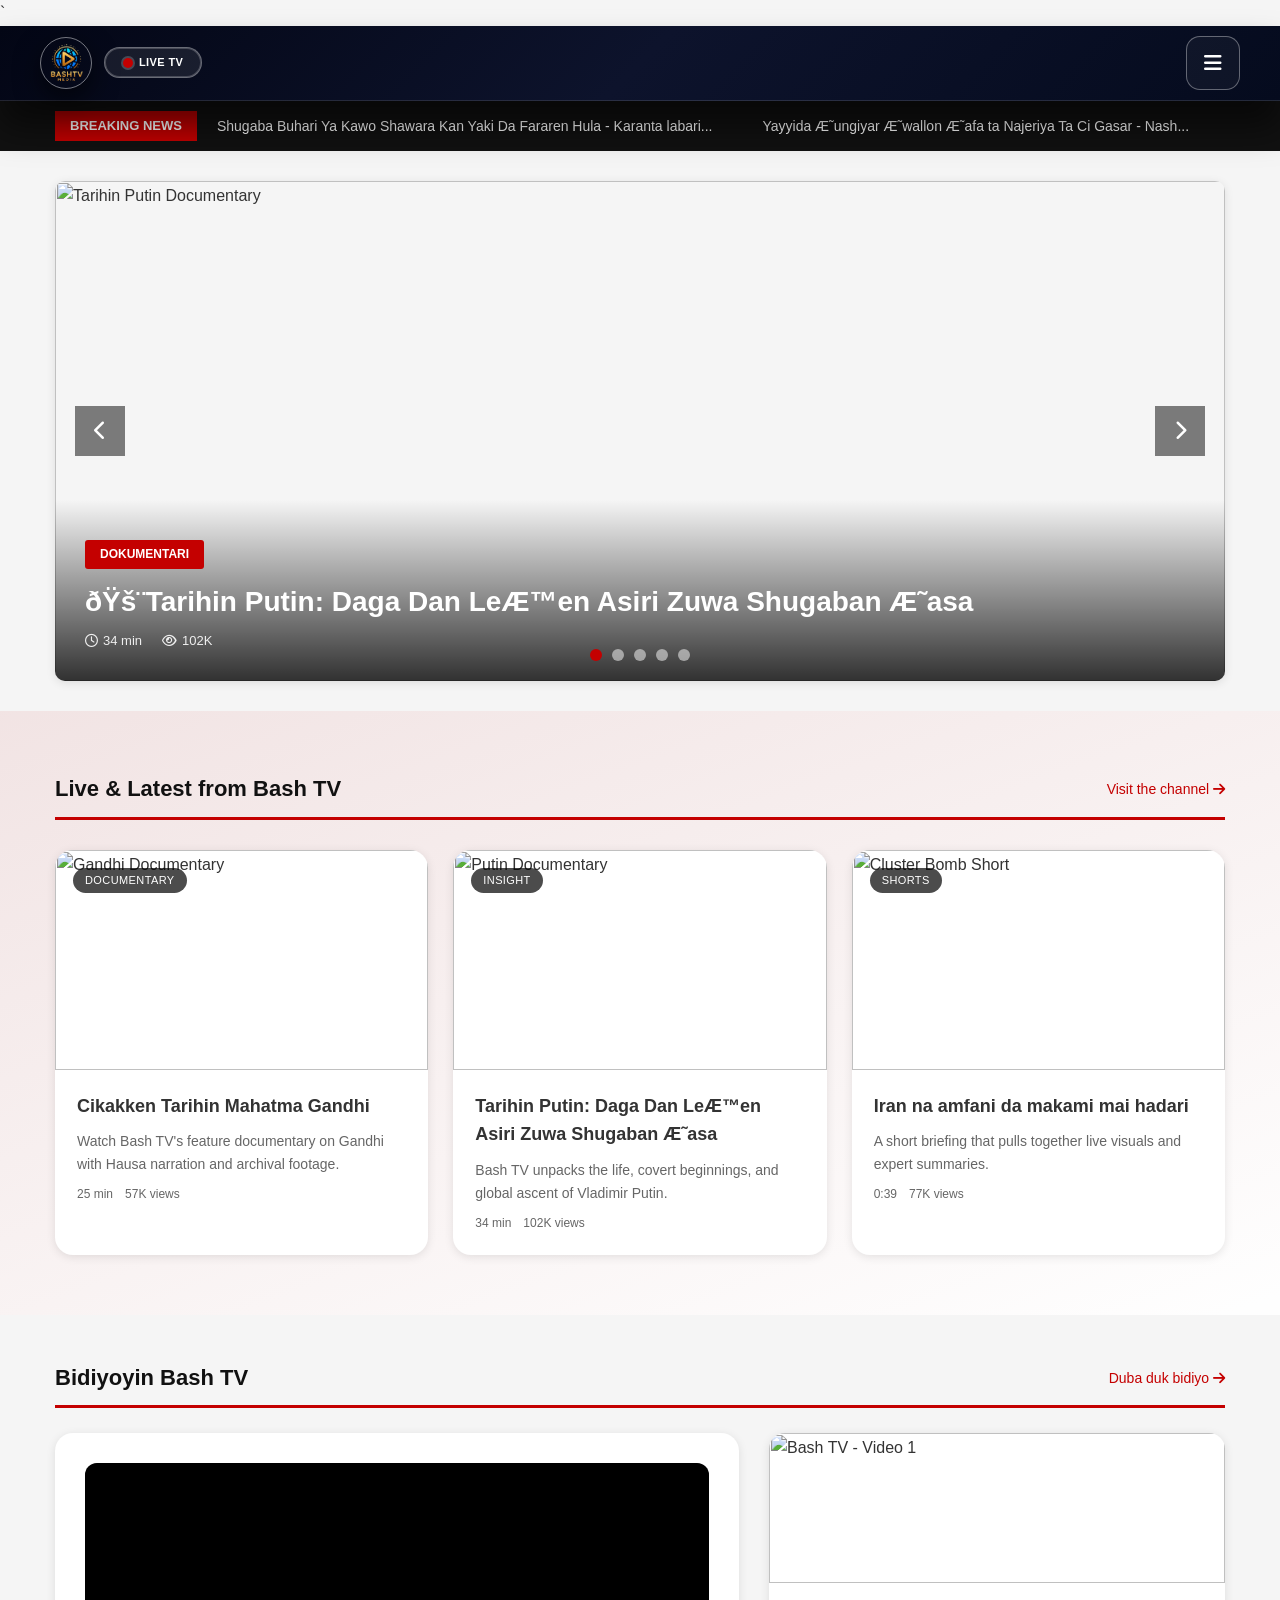
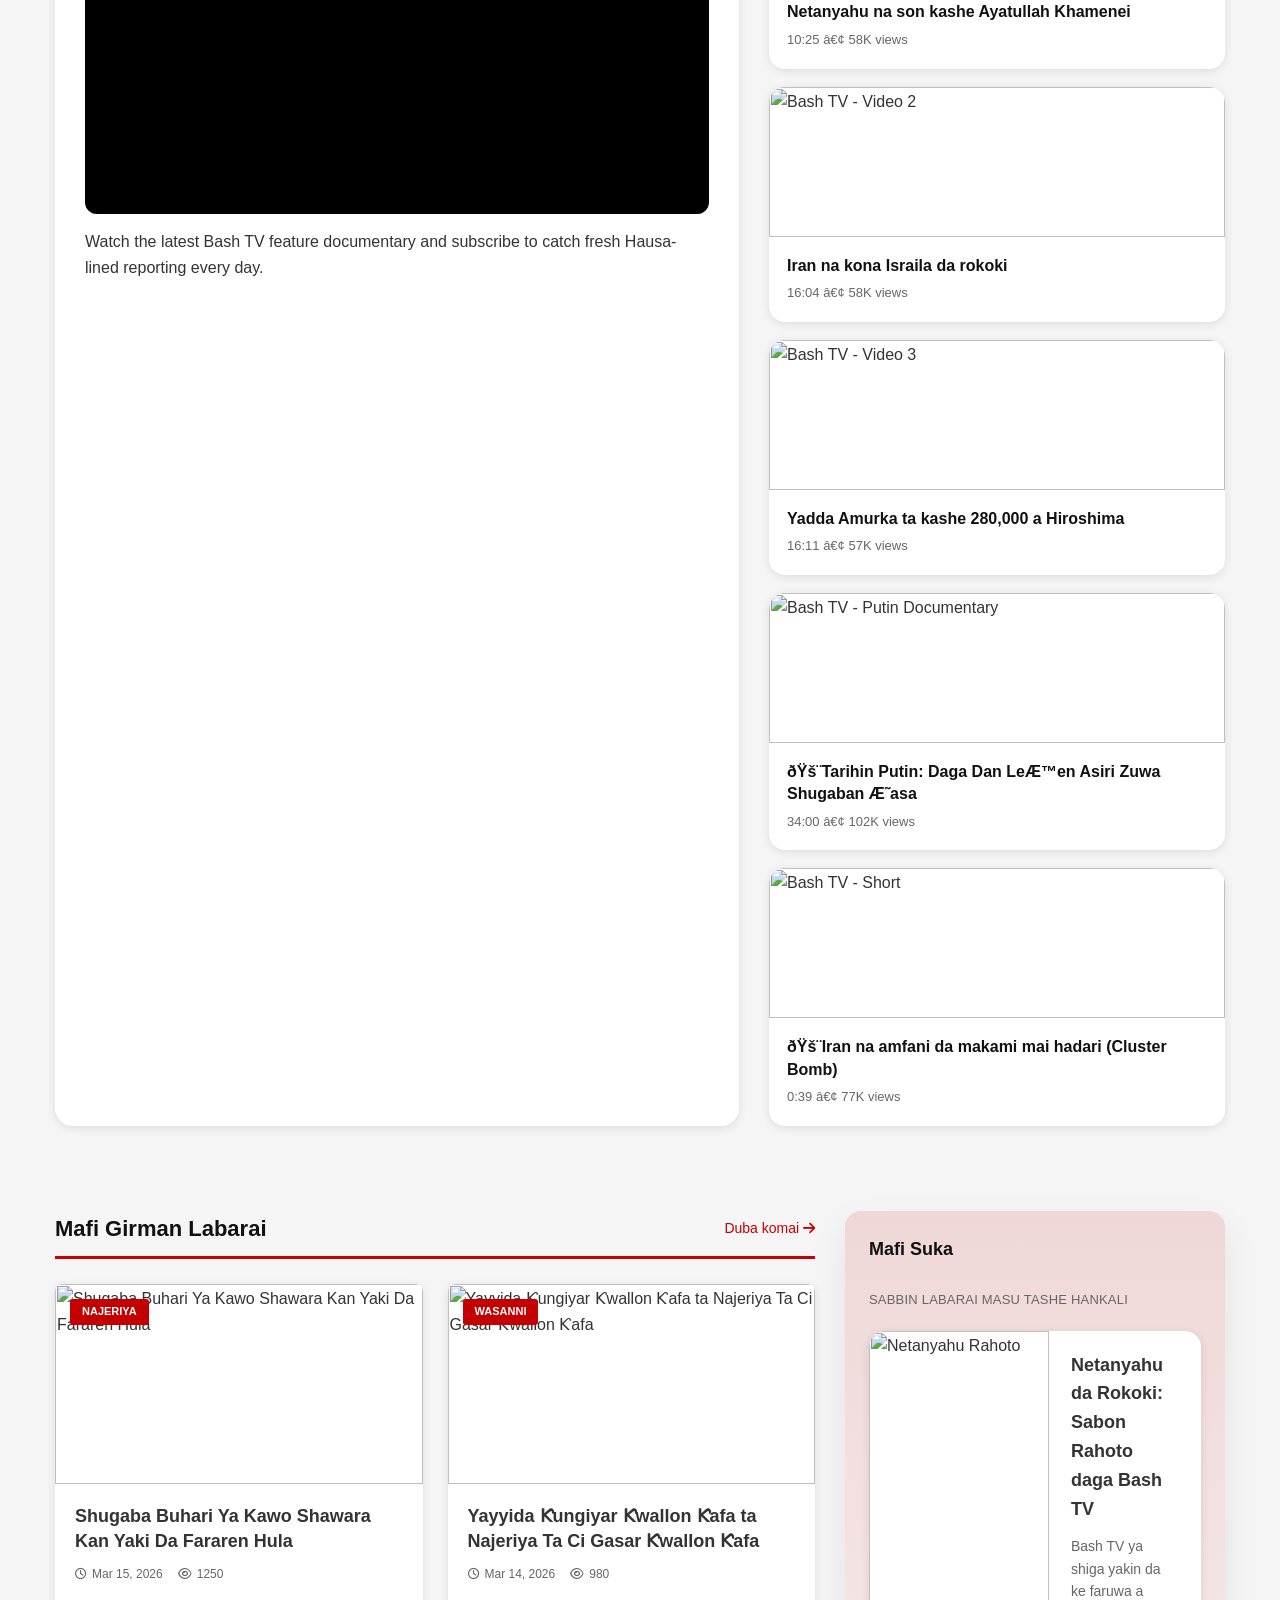
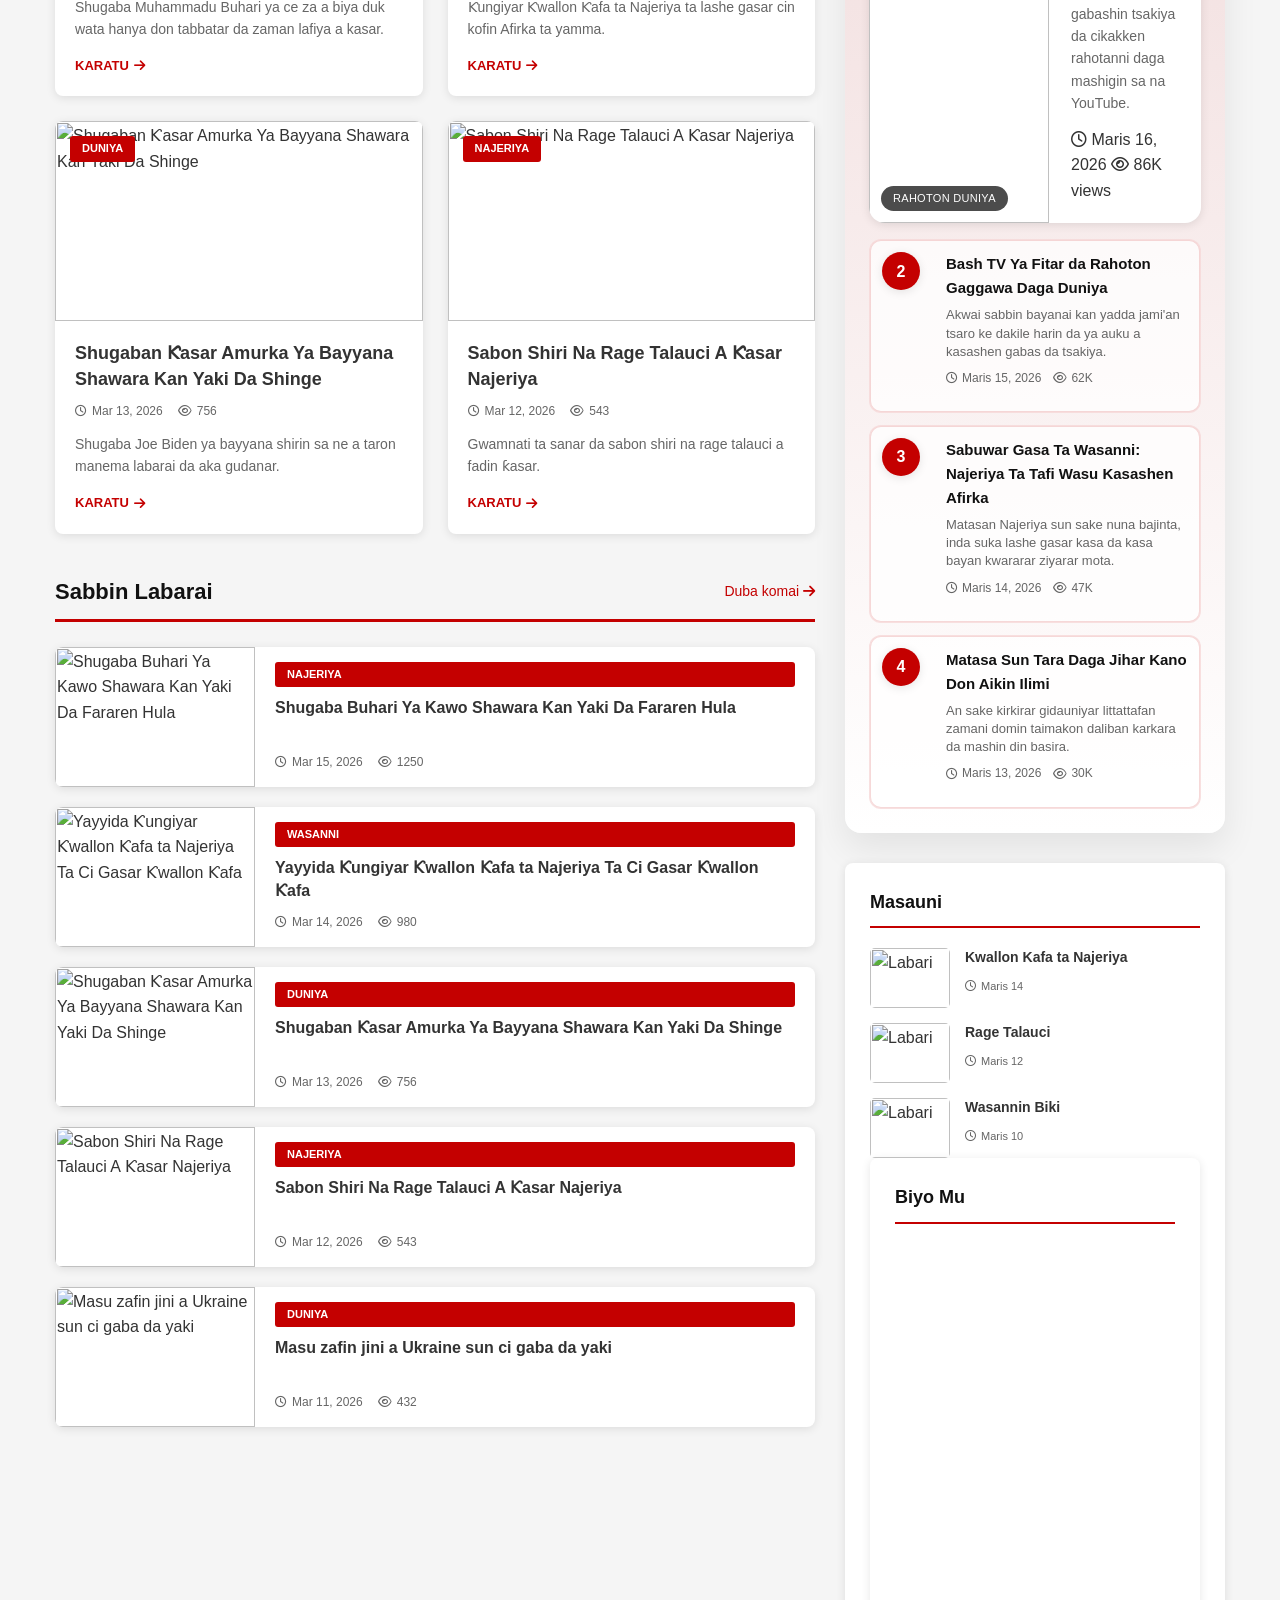
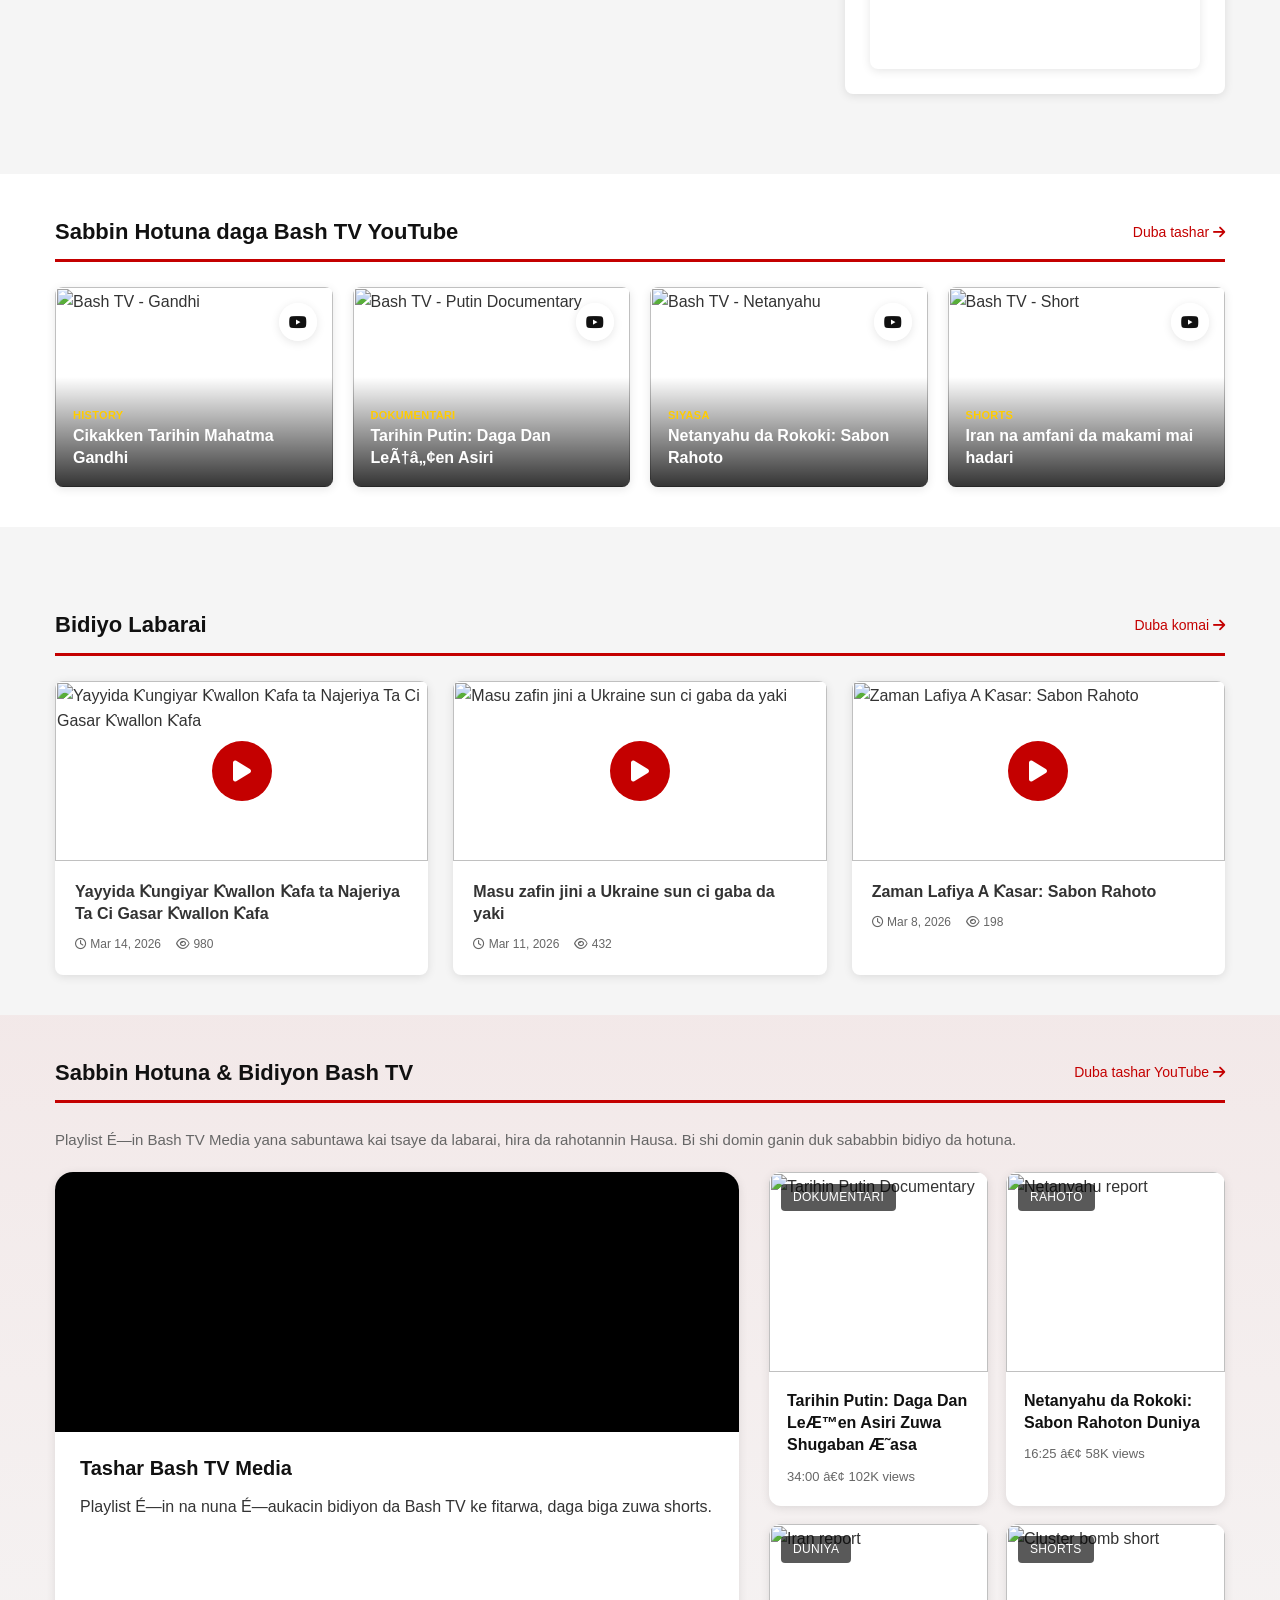
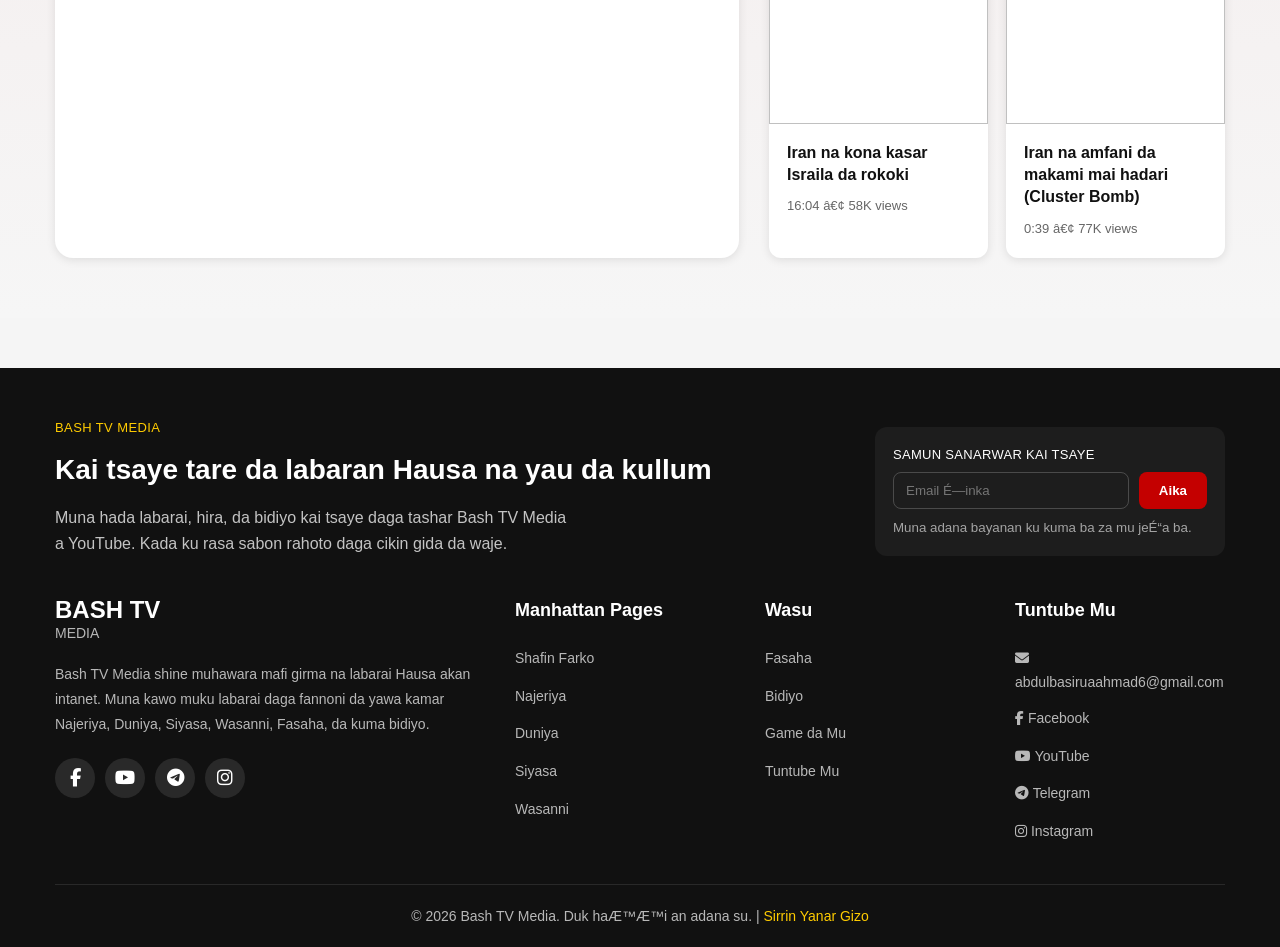
==== index.html @ 728afb91 "fix" ====
﻿`   <!DOCTYPE html>
<html lang="ha">
<head>
    <meta charset="UTF-8">
    <meta name="viewport" content="width=device-width, initial-scale=1.0">
    <meta name="description" content="Bash TV Media - Mu Shawara Mafi Girma na Labarai Hausa. Karbu labarai daga fannoni da yawa kamar Najeriya, Duniya, Siyasa, Wasanni, da Fasaha.">
    <meta name="keywords" content="Bash TV, Labarai Hausa, Najeriya, Duniya, Siyasa, Wasanni, Fasaha, Bidiyo, Hindi, News, Hausa">
    <meta name="author" content="Bash TV Media">
    <meta property="og:title" content="Bash TV Media - Labarai Hausa">
    <meta property="og:description" content="Mu Shawara Mafi Girma na Labarai Hausa">
    <meta property="og:type" content="website">
    <meta property="og:url" content="https://bashtvmedia.com">
    <meta property="og:image" content="assets/images/logo/logo.png">
    <meta name="twitter:card" content="summary_large_image">
    <title>Bash TV Media - Labarai Hausa</title>
    <link rel="icon" type="image/png" href="assets/images/logo/favicon.png">
    <link rel="stylesheet" href="https://cdnjs.cloudflare.com/ajax/libs/font-awesome/6.5.0/css/all.min.css">
    <link rel="stylesheet" href="assets/css/style.css">
    <link rel="stylesheet" href="assets/css/responsive.css">
</head>
<body>
    <!-- Header -->
    <header class="header minimal-header">
        <div class="container header-bar header-layout minimal">
            <div class="header-brand">
                <img src="assets/images/logo.png" alt="Bash TV logo" class="header-logo header-logo-minimal">
                <span class="live-pill" aria-label="Live television broadcast">
                    <span class="live-dot" aria-hidden="true"></span>
                    Live TV
                </span>
            </div>
            <div class="header-actions minimal-actions">
                <button type="button" class="menu-toggle" aria-label="Open navigation menu">
                    <i class="fas fa-bars" aria-hidden="true"></i>
                </button>
            </div>
        </div>
        <div class="mobile-menu" aria-hidden="true">
            <button class="mobile-menu-close" type="button" aria-label="Close menu">
                <i class="fas fa-times"></i>
            </button>
            <ul>
                <li><a href="index.html">In Focus</a></li>
                <li><a href="category.html?cat=Iran">Iran war</a></li>
                <li><a href="category.html?cat=German+politics">German politics</a></li>
                <li><a href="category.html?cat=Golp">Golp country</a></li>
                <li><a href="category.html?cat=Ukraine">Ukraine</a></li>
            </ul>
        </div>
    </header>

    <!-- Breaking News Ticker -->
    <div class="breaking-news">
        <div class="container">
            <span class="breaking-label">Breaking News</span>
            <div class="breaking-ticker">
                <ul>
                    <li><a href="#">Shugaba Buhari Ya Kawo Shawara Kan Yaki Da Fararen Hula - Karanta labari...</a></li>
                    <li><a href="#">Yayyida Æ˜ungiyar Æ˜wallon Æ˜afa ta Najeriya Ta Ci Gasar - Nash...</a></li>
                    <li><a href="#">Sabon Shiri Na Rage Talauci A Æ˜asar Najeriya - An Sanar Da...</a></li>
                    <li><a href="#">Masu zafin jini a Ukraine sun ci gaba da yaki - Rahoto...</a></li>
                </ul>
            </div>
        </div>
    </div>
    
    <!-- Hero News Slider -->
    <section class="hero-section">
        <div class="container">
            <div class="hero-slider">
                <div class="hero-slider-wrapper">
                    <article class="hero-slide">
                        <img src="https://i.ytimg.com/vi/GgwmQIWoako/hqdefault.jpg" alt="Tarihin Putin Documentary">
                        <div class="hero-slide-content">
                            <span class="hero-category">Dokumentari</span>
                            <h2 class="hero-title"><a href="https://www.youtube.com/watch?v=GgwmQIWoako" target="_blank" rel="noreferrer">ðŸš¨Tarihin Putin: Daga Dan LeÆ™en Asiri Zuwa Shugaban Æ˜asa</a></h2>
                            <div class="hero-meta">
                                <span><i class="far fa-clock"></i> 34 min</span>
                                <span><i class="far fa-eye"></i> 102K</span>
                            </div>
                        </div>
                    </article>
                    <article class="hero-slide">
                        <img src="https://i.ytimg.com/vi/MdD8U5kQGBc/hqdefault.jpg" alt="Iran cluster bomb short">
                        <div class="hero-slide-content">
                            <span class="hero-category">Shorts</span>
                            <h2 class="hero-title"><a href="https://www.youtube.com/watch?v=MdD8U5kQGBc" target="_blank" rel="noreferrer">ðŸš¨Iran na amfani da makami mai hadari (Cluster Bomb)</a></h2>
                            <div class="hero-meta">
                                <span><i class="far fa-clock"></i> 0:39</span>
                                <span><i class="far fa-eye"></i> 77K</span>
                            </div>
                        </div>
                    </article>
                    <article class="hero-slide">
                        <img src="https://i.ytimg.com/vi/NRb9AYHaB38/hqdefault.jpg" alt="Netanyahu discussion">
                        <div class="hero-slide-content">
                            <span class="hero-category">Duniya</span>
                            <h2 class="hero-title"><a href="https://www.youtube.com/watch?v=NRb9AYHaB38" target="_blank" rel="noreferrer">ðŸš¨Iran na kona kasar Israila da rokoki / Netanyahu na son kashe Ayatullah</a></h2>
                            <div class="hero-meta">
                                <span><i class="far fa-clock"></i> 16:25</span>
                                <span><i class="far fa-eye"></i> 58K</span>
                            </div>
                        </div>
                    </article>
                    <article class="hero-slide">
                        <img src="https://i.ytimg.com/vi/MiLPpsB_nXg/hqdefault.jpg" alt="Mahatma Gandhi Documentary">
                        <div class="hero-slide-content">
                            <span class="hero-category">History</span>
                            <h2 class="hero-title"><a href="https://www.youtube.com/watch?v=MiLPpsB_nXg" target="_blank" rel="noreferrer">Cikakken Tarihin Mahatma Gandhi da Æ˜oÆ™arin Zaman Lafiya</a></h2>
                            <div class="hero-meta">
                                <span><i class="far fa-clock"></i> 25 min</span>
                                <span><i class="far fa-eye"></i> 57K</span>
                            </div>
                        </div>
                    </article>
                    <article class="hero-slide">
                        <img src="https://i.ytimg.com/vi/-PbO-tFj3jg/hqdefault.jpg" alt="Hiroshima Nagasaki">
                        <div class="hero-slide-content">
                            <span class="hero-category">Duniya</span>
                            <h2 class="hero-title"><a href="https://www.youtube.com/watch?v=-PbO-tFj3jg" target="_blank" rel="noreferrer">Yadda Amurka ta kashe 280,000 a Hiroshima da Nagasaki a 1945</a></h2>
                            <div class="hero-meta">
                                <span><i class="far fa-clock"></i> 16:11</span>
                                <span><i class="far fa-eye"></i> 57K</span>
                            </div>
                        </div>
                    </article>
                </div>
                <button class="slider-nav slider-prev" aria-label="Previous"><i class="fas fa-chevron-left"></i></button>
                <button class="slider-nav slider-next" aria-label="Next"><i class="fas fa-chevron-right"></i></button>
                <div class="slider-dots"></div>
            </div>
        </div>
    </section>
    
    <!-- YouTube Showcase -->
    <section class="youtube-showcase">
        <div class="container">
            <div class="section-title">
                <h2>Live & Latest from Bash TV</h2>
                <a href="https://www.youtube.com/@bashtvmedia" target="_blank" rel="noreferrer">Visit the channel <i class="fas fa-arrow-right"></i></a>
            </div>
            <div class="showcase-grid">
                <article class="showcase-card">
                    <div class="showcase-image">
                        <img src="https://i.ytimg.com/vi/MiLPpsB_nXg/maxresdefault.jpg" alt="Gandhi Documentary">
                        <span class="showcase-badge">Documentary</span>
                    </div>
                    <div class="showcase-body">
                        <h3><a href="https://www.youtube.com/watch?v=MiLPpsB_nXg" target="_blank" rel="noreferrer">Cikakken Tarihin Mahatma Gandhi</a></h3>
                        <p>Watch Bash TV's feature documentary on Gandhi with Hausa narration and archival footage.</p>
                        <div class="showcase-meta">
                            <span>25 min</span>
                            <span>57K views</span>
                        </div>
                    </div>
                </article>
                <article class="showcase-card">
                    <div class="showcase-image">
                        <img src="https://i.ytimg.com/vi/GgwmQIWoako/maxresdefault.jpg" alt="Putin Documentary">
                        <span class="showcase-badge">Insight</span>
                    </div>
                    <div class="showcase-body">
                        <h3><a href="https://www.youtube.com/watch?v=GgwmQIWoako" target="_blank" rel="noreferrer">Tarihin Putin: Daga Dan LeÆ™en Asiri Zuwa Shugaban Æ˜asa</a></h3>
                        <p>Bash TV unpacks the life, covert beginnings, and global ascent of Vladimir Putin.</p>
                        <div class="showcase-meta">
                            <span>34 min</span>
                            <span>102K views</span>
                        </div>
                    </div>
                </article>
                <article class="showcase-card">
                    <div class="showcase-image">
                        <img src="https://i.ytimg.com/vi/MdD8U5kQGBc/maxresdefault.jpg" alt="Cluster Bomb Short">
                        <span class="showcase-badge">Shorts</span>
                    </div>
                    <div class="showcase-body">
                        <h3><a href="https://www.youtube.com/watch?v=MdD8U5kQGBc" target="_blank" rel="noreferrer">Iran na amfani da makami mai hadari</a></h3>
                        <p>A short briefing that pulls together live visuals and expert summaries.</p>
                        <div class="showcase-meta">
                            <span>0:39</span>
                            <span>77K views</span>
                        </div>
                    </div>
                </article>
            </div>
        </div>
    </section>
    <!-- YouTube Spotlight -->
    <section class="youtube-spotlight">
        <div class="container">
            <div class="section-title">
                <h2>Bidiyoyin Bash TV</h2>
                <a href="https://www.youtube.com/@bashtvmedia" target="_blank" rel="noreferrer">Duba duk bidiyo <i class="fas fa-arrow-right"></i></a>
            </div>
            <div class="youtube-grid">
                <div class="youtube-embed">
                    <div class="video-wrapper">
                        <iframe src="https://www.youtube.com/embed/MiLPpsB_nXg" title="Bash TV latest video" frameborder="0" allow="accelerometer; autoplay; clipboard-write; encrypted-media; gyroscope; picture-in-picture" allowfullscreen loading="lazy"></iframe>
                    </div>
                    <p>Watch the latest Bash TV feature documentary and subscribe to catch fresh Hausa-lined reporting every day.</p>
                </div>
                            <div class="youtube-tiles">
                    <article class="youtube-tile">
                        <a href="https://www.youtube.com/watch?v=NRb9AYHaB38" target="_blank" rel="noreferrer">
                            <img src="https://i.ytimg.com/vi/NRb9AYHaB38/hqdefault.jpg" alt="Bash TV - Video 1" loading="lazy">
                            <div class="tile-meta">
                                <h3>Netanyahu na son kashe Ayatullah Khamenei</h3>
                                <span>10:25 â€¢ 58K views</span>
                            </div>
                        </a>
                    </article>
                    <article class="youtube-tile">
                        <a href="https://www.youtube.com/watch?v=sepE1xETsFc" target="_blank" rel="noreferrer">
                            <img src="https://i.ytimg.com/vi/sepE1xETsFc/hqdefault.jpg" alt="Bash TV - Video 2" loading="lazy">
                            <div class="tile-meta">
                                <h3>Iran na kona Israila da rokoki</h3>
                                <span>16:04 â€¢ 58K views</span>
                            </div>
                        </a>
                    </article>
                    <article class="youtube-tile">
                        <a href="https://www.youtube.com/watch?v=-PbO-tFj3jg" target="_blank" rel="noreferrer">
                            <img src="https://i.ytimg.com/vi/-PbO-tFj3jg/hqdefault.jpg" alt="Bash TV - Video 3" loading="lazy">
                            <div class="tile-meta">
                                <h3>Yadda Amurka ta kashe 280,000 a Hiroshima</h3>
                                <span>16:11 â€¢ 57K views</span>
                            </div>
                        </a>
                    </article>
                    <article class="youtube-tile">
                        <a href="https://www.youtube.com/watch?v=GgwmQIWoako" target="_blank" rel="noreferrer">
                            <img src="https://i.ytimg.com/vi/GgwmQIWoako/hqdefault.jpg" alt="Bash TV - Putin Documentary" loading="lazy">
                            <div class="tile-meta">
                                <h3>ðŸš¨Tarihin Putin: Daga Dan LeÆ™en Asiri Zuwa Shugaban Æ˜asa</h3>
                                <span>34:00 â€¢ 102K views</span>
                            </div>
                        </a>
                    </article>
                    <article class="youtube-tile">
                        <a href="https://www.youtube.com/watch?v=MdD8U5kQGBc" target="_blank" rel="noreferrer">
                            <img src="https://i.ytimg.com/vi/MdD8U5kQGBc/hqdefault.jpg" alt="Bash TV - Short" loading="lazy">
                            <div class="tile-meta">
                                <h3>ðŸš¨Iran na amfani da makami mai hadari (Cluster Bomb)</h3>
                                <span>0:39 â€¢ 77K views</span>
                            </div>
                        </a>
                    </article>
                </div>
            </div>
        </div>
    </section>
    <!-- Main Content -->
    <main class="main-content">
        <div class="container">
            <div class="content-grid">
                <!-- Main Content Column -->
                <div class="content-main">
                    <!-- Top Stories Section -->
                    <section class="top-stories">
                        <div class="section-title">
                            <h2>Mafi Girman Labarai</h2>
                            <a href="category.html">Duba komai <i class="fas fa-arrow-right"></i></a>
                        </div>
                        <div class="news-grid">
                            <!-- News items loaded by JavaScript -->
                            <article class="news-card">
                                <div class="news-card-image">
                                    <a href="article.html?id=1">
                                        <img src="assets/images/news/news1.jpg" alt="Labari" loading="lazy">
                                    </a>
                                    <span class="news-card-category">Najeriya</span>
                                </div>
                                <div class="news-card-content">
                                    <h3 class="news-card-title"><a href="article.html?id=1">Shugaba Buhari Ya Kawo Shawara Kan Yaki Da Fararen Hula</a></h3>
                                    <div class="news-card-meta">
                                        <span><i class="far fa-clock"></i> Maris 15, 2026</span>
                                        <span><i class="far fa-eye"></i> 1,250</span>
                                    </div>
                                    <p class="news-card-excerpt">Shugaba Muhammadu Buhari ya ce za a biya duk wata hanya don tabbatar da zaman lafiya a kasar...</p>
                                    <a href="article.html?id=1" class="news-card-readmore">Karatu <i class="fas fa-arrow-right"></i></a>
                                </div>
                            </article>
                            <article class="news-card">
                                <div class="news-card-image">
                                    <a href="article.html?id=2">
                                        <img src="assets/images/news/news2.jpg" alt="Labari" loading="lazy">
                                    </a>
                                    <span class="news-card-category">Wasanni</span>
                                </div>
                                <div class="news-card-content">
                                    <h3 class="news-card-title"><a href="article.html?id=2">Yayyida Æ˜ungiyar Æ˜wallon Æ˜afa ta Najeriya Ta Ci Gasar</a></h3>
                                    <div class="news-card-meta">
                                        <span><i class="far fa-clock"></i> Maris 14, 2026</span>
                                        <span><i class="far fa-eye"></i> 980</span>
                                    </div>
                                    <p class="news-card-excerpt">Æ˜ungiyar Æ˜wallon Æ˜afa ta Najeriya ta lashe gasar cin kofin Afirka ta yamma...</p>
                                    <a href="article.html?id=2" class="news-card-readmore">Karatu <i class="fas fa-arrow-right"></i></a>
                                </div>
                            </article>
                            <article class="news-card">
                                <div class="news-card-image">
                                    <a href="article.html?id=3">
                                        <img src="assets/images/news/news3.jpg" alt="Labari" loading="lazy">
                                    </a>
                                    <span class="news-card-category">Duniya</span>
                                </div>
                                <div class="news-card-content">
                                    <h3 class="news-card-title"><a href="article.html?id=3">Shugaban Æ˜asar Amurka Ya Bayyana Shawara Kan Yaki Da Shinge</a></h3>
                                    <div class="news-card-meta">
                                        <span><i class="far fa-clock"></i> Maris 13, 2026</span>
                                        <span><i class="far fa-eye"></i> 756</span>
                                    </div>
                                    <p class="news-card-excerpt">Shugaba Joe Biden ya bayyana shirin sa ne a taron manema labarai da aka gudanar...</p>
                                    <a href="article.html?id=3" class="news-card-readmore">Karatu <i class="fas fa-arrow-right"></i></a>
                                </div>
                            </article>
                            <article class="news-card">
                                <div class="news-card-image">
                                    <a href="article.html?id=4">
                                        <img src="assets/images/news/news4.jpg" alt="Labari" loading="lazy">
                                    </a>
                                    <span class="news-card-category">Najeriya</span>
                                </div>
                                <div class="news-card-content">
                                    <h3 class="news-card-title"><a href="article.html?id=4">Sabon Shiri Na Rage Talauci A Æ˜asar Najeriya</a></h3>
                                    <div class="news-card-meta">
                                        <span><i class="far fa-clock"></i> Maris 12, 2026</span>
                                        <span><i class="far fa-eye"></i> 543</span>
                                    </div>
                                    <p class="news-card-excerpt">Gwamnati ta sanar da sabon shiri na rage talauci a fadin Æ™asar...</p>
                                    <a href="article.html?id=4" class="news-card-readmore">Karatu <i class="fas fa-arrow-right"></i></a>
                                </div>
                            </article>
                        </div>
                    </section>
                    
                    <!-- Latest News Section -->
                    <section class="latest-news">
                        <div class="section-title">
                            <h2>Sabbin Labarai</h2>
                            <a href="category.html">Duba komai <i class="fas fa-arrow-right"></i></a>
                        </div>
                        <div class="news-list">
                            <article class="news-list-item">
                                <div class="news-list-item-image">
                                    <a href="article.html?id=5">
                                        <img src="assets/images/news/news5.jpg" alt="Labari" loading="lazy">
                                    </a>
                                </div>
                                <div class="news-list-item-content">
                                    <span class="news-card-category">Duniya</span>
                                    <h3 class="news-card-title"><a href="article.html?id=5">Masu zafin jini a Ukraine sun ci gaba da yaki</a></h3>
                                    <div class="news-card-meta">
                                        <span><i class="far fa-clock"></i> Maris 11, 2026</span>
                                        <span><i class="far fa-eye"></i> 432</span>
                                    </div>
                                </div>
                            </article>
                            <article class="news-list-item">
                                <div class="news-list-item-image">
                                    <a href="article.html?id=6">
                                        <img src="assets/images/news/news6.jpg" alt="Labari" loading="lazy">
                                    </a>
                                </div>
                                <div class="news-list-item-content">
                                    <span class="news-card-category">Wasanni</span>
                                    <h3 class="news-card-title"><a href="article.html?id=6">Wasannin Biki: Matasan Æ˜asar Masu Basira</a></h3>
                                    <div class="news-card-meta">
                                        <span><i class="far fa-clock"></i> Maris 10, 2026</span>
                                        <span><i class="far fa-eye"></i> 321</span>
                                    </div>
                                </div>
                            </article>
                            <article class="news-list-item">
                                <div class="news-list-item-image">
                                    <a href="article.html?id=7">
                                        <img src="assets/images/news/news7.jpg" alt="Labari" loading="lazy">
                                    </a>
                                </div>
                                <div class="news-list-item-content">
                                    <span class="news-card-category">Najeriya</span>
                                    <h3 class="news-card-title"><a href="article.html?id=7">Sabon Shiri Na Ilimi A Æ˜asar Najeriya</a></h3>
                                    <div class="news-card-meta">
                                        <span><i class="far fa-clock"></i> Maris 9, 2026</span>
                                        <span><i class="far fa-eye"></i> 287</span>
                                    </div>
                                </div>
                            </article>
                        </div>
                    </section>
                </div>
                
                <!-- Sidebar -->
                <aside class="sidebar">
                    <!-- Trending News -->
                    <div class="sidebar-widget trending-widget">
                        <div class="widget-header">
                            <h3 class="sidebar-widget-title">Mafi Suka</h3>
                            <span class="widget-subtitle">Sabbin labarai masu tashe hankali</span>
                        </div>
                        <div class="trending-grid">
                            <article class="trending-hero-card">
                                <figure class="trending-hero-image">
                                    <a href="https://www.youtube.com/watch?v=NRb9AYHaB38" target="_blank" rel="noreferrer">
                                        <img src="https://i.ytimg.com/vi/NRb9AYHaB38/maxresdefault.jpg" alt="Netanyahu Rahoto">
                                    </a>
                                    <span class="trending-card-tag">Rahoton Duniya</span>
                                </figure>
                                <div class="trending-hero-body">
                                    <h4><a href="https://www.youtube.com/watch?v=NRb9AYHaB38" target="_blank" rel="noreferrer">Netanyahu da Rokoki: Sabon Rahoto daga Bash TV</a></h4>
                                    <p>Bash TV ya shiga yakin da ke faruwa a gabashin tsakiya da cikakken rahotanni daga mashigin sa na YouTube.</p>
                                    <div class="trending-meta">
                                        <span><i class="far fa-clock"></i> Maris 16, 2026</span>
                                        <span><i class="far fa-eye"></i> 86K views</span>
                                    </div>
                                </div>
                            </article>
                            <div class="trending-mini-list">
                                <article class="trending-card mini">
                                    <div class="trending-card-number">2</div>
                                    <div class="trending-card-content">
                                        <h4><a href="article.html?id=10">Bash TV Ya Fitar da Rahoton Gaggawa Daga Duniya</a></h4>
                                        <p>Akwai sabbin bayanai kan yadda jami'an tsaro ke dakile harin da ya auku a kasashen gabas da tsakiya.</p>
                                        <div class="news-card-meta">
                                            <span><i class="far fa-clock"></i> Maris 15, 2026</span>
                                            <span><i class="far fa-eye"></i> 62K</span>
                                        </div>
                                    </div>
                                </article>
                                <article class="trending-card mini">
                                    <div class="trending-card-number">3</div>
                                    <div class="trending-card-content">
                                        <h4><a href="article.html?id=11">Sabuwar Gasa Ta Wasanni: Najeriya Ta Tafi Wasu Kasashen Afirka</a></h4>
                                        <p>Matasan Najeriya sun sake nuna bajinta, inda suka lashe gasar kasa da kasa bayan kwararar ziyarar mota.</p>
                                        <div class="news-card-meta">
                                            <span><i class="far fa-clock"></i> Maris 14, 2026</span>
                                            <span><i class="far fa-eye"></i> 47K</span>
                                        </div>
                                    </div>
                                </article>
                                <article class="trending-card mini">
                                    <div class="trending-card-number">4</div>
                                    <div class="trending-card-content">
                                        <h4><a href="article.html?id=12">Matasa Sun Tara Daga Jihar Kano Don Aikin Ilimi</a></h4>
                                        <p>An sake kirkirar gidauniyar littattafan zamani domin taimakon daliban karkara da mashin din basira.</p>
                                        <div class="news-card-meta">
                                            <span><i class="far fa-clock"></i> Maris 13, 2026</span>
                                            <span><i class="far fa-eye"></i> 30K</span>
                                        </div>
                                    </div>
                                </article>
                            </div>
                        </div>
                    </div>
                    
                    <!-- Popular News -->
                    <div class="sidebar-widget">
                        <h3 class="sidebar-widget-title">Masauni</h3>
                        <div class="popular-news-list">
                            <div class="popular-item">
                                <div class="popular-item-image">
                                    <a href="article.html?id=2"><img src="assets/images/news/news2.jpg" alt="Labari" loading="lazy"></a>
                                </div>
                                <div class="popular-item-content">
                                    <h3 class="news-card-title"><a href="article.html?id=2">Kwallon Kafa ta Najeriya</a></h3>
                                    <div class="news-card-meta"><span><i class="far fa-clock"></i> Maris 14</span></div>
                                </div>
                            </div>
                            <div class="popular-item">
                                <div class="popular-item-image">
                                    <a href="article.html?id=4"><img src="assets/images/news/news4.jpg" alt="Labari" loading="lazy"></a>
                                </div>
                                <div class="popular-item-content">
                                    <h3 class="news-card-title"><a href="article.html?id=4">Rage Talauci</a></h3>
                                    <div class="news-card-meta"><span><i class="far fa-clock"></i> Maris 12</span></div>
                                </div>
                            </div>
                            <div class="popular-item">
                                <div class="popular-item-image">
                                    <a href="article.html?id=6"><img src="assets/images/news/news6.jpg" alt="Labari" loading="lazy"></a>
                                </div>
                                <div class="popular-item-content">
                                    <h3 class="news-card-title"><a href="article.html?id=6">Wasannin Biki</a></h3>
                                    <div class="news-card-meta"><span><i class="far fa-clock"></i> Maris 10</span></div>
                                </div>
                            </div>
                    </div>
                    
                    <!-- Facebook Page Embed -->
                    <div class="sidebar-widget">
                        <h3 class="sidebar-widget-title">Biyo Mu</h3>
                        <div class="facebook-page-embed">
                            <iframe src="https://www.facebook.com/plugins/page.php?href=https%3A%2F%2Fm.facebook.com%2Fbashtvhausa%2F&tabs=timeline&width=300&height=400&small_header=false&adapt_container_width=true&hide_cover=false&show_facepile=true&appId" width="300" height="400" style="border:none;overflow:hidden" scrolling="no" frameborder="0" allowfullscreen="true" allow="autoplay; clipboard-write; encrypted-media; picture-in-picture; web-share"></iframe>
                        </div>
                </aside>
            </div>
    </main>
    
    <!-- YouTube Moments Section -->
    <section class="youtube-moments">
        <div class="container">
            <div class="section-title">
                <h2>Sabbin Hotuna daga Bash TV YouTube</h2>
                <a href="https://www.youtube.com/@bashtvmedia" target="_blank" rel="noreferrer">Duba tashar <i class="fas fa-arrow-right"></i></a>
            </div>
            <div class="youtube-gallery">
                <div class="youtube-item">
                    <img src="https://i.ytimg.com/vi/MiLPpsB_nXg/hqdefault.jpg" alt="Bash TV - Gandhi" loading="lazy">
                    <div class="youtube-item-overlay">
                        <span class="youtube-item-category">History</span>
                        <h3 class="youtube-item-title">Cikakken Tarihin Mahatma Gandhi</h3>
                    </div>
                    <span class="youtube-item-icon"><i class="fab fa-youtube"></i></span>
                </div>
                <div class="youtube-item">
                    <img src="https://i.ytimg.com/vi/GgwmQIWoako/hqdefault.jpg" alt="Bash TV - Putin Documentary" loading="lazy">
                    <div class="youtube-item-overlay">
                        <span class="youtube-item-category">Dokumentari</span>
                        <h3 class="youtube-item-title">Tarihin Putin: Daga Dan LeÃ†â„¢en Asiri</h3>
                    </div>
                    <span class="youtube-item-icon"><i class="fab fa-youtube"></i></span>
                </div>
                <div class="youtube-item">
                    <img src="https://i.ytimg.com/vi/NRb9AYHaB38/hqdefault.jpg" alt="Bash TV - Netanyahu" loading="lazy">
                    <div class="youtube-item-overlay">
                        <span class="youtube-item-category">Siyasa</span>
                        <h3 class="youtube-item-title">Netanyahu da Rokoki: Sabon Rahoto</h3>
                    </div>
                    <span class="youtube-item-icon"><i class="fab fa-youtube"></i></span>
                </div>
                <div class="youtube-item">
                    <img src="https://i.ytimg.com/vi/MdD8U5kQGBc/hqdefault.jpg" alt="Bash TV - Short" loading="lazy">
                    <div class="youtube-item-overlay">
                        <span class="youtube-item-category">Shorts</span>
                        <h3 class="youtube-item-title">Iran na amfani da makami mai hadari</h3>
                    </div>
                    <span class="youtube-item-icon"><i class="fab fa-youtube"></i></span>
                </div>
            </div>
        </div>
    </section>
    
        <!-- Video News Section -->
    <section class="video-section">
        <div class="container">
            <div class="section-title">
                <h2>Bidiyo Labarai</h2>
                <a href="category.html?cat=Bidiyo">Duba komai <i class="fas fa-arrow-right"></i></a>
            </div>
            <div class="video-grid">
                <article class="video-card">
                    <div class="video-card-image">
                        <a href="https://www.youtube.com/watch?v=GgwmQIWoako" target="_blank" rel="noreferrer">
                            <img src="https://i.ytimg.com/vi/GgwmQIWoako/hqdefault.jpg" alt="Putin Documentary" loading="lazy">
                        </a>
                        <div class="video-play-btn"><i class="fas fa-play"></i></div>
                    </div>
                    <div class="video-card-content">
                        <h3 class="video-card-title"><a href="https://www.youtube.com/watch?v=GgwmQIWoako" target="_blank" rel="noreferrer">ðŸš¨Tarihin Putin: Daga Dan LeÆ™en Asiri Zuwa Shugaban Æ˜asa</a></h3>
                        <div class="video-card-meta">
                            <span><i class="far fa-clock"></i> 34 min</span>
                            <span><i class="far fa-eye"></i> 102K</span>
                        </div>
                </article>
                <article class="video-card">
                    <div class="video-card-image">
                        <a href="https://www.youtube.com/watch?v=NRb9AYHaB38" target="_blank" rel="noreferrer">
                            <img src="https://i.ytimg.com/vi/NRb9AYHaB38/hqdefault.jpg" alt="Netanyahu report" loading="lazy">
                        </a>
                        <div class="video-play-btn"><i class="fas fa-play"></i></div>
                    </div>
                    <div class="video-card-content">
                        <h3 class="video-card-title"><a href="https://www.youtube.com/watch?v=NRb9AYHaB38" target="_blank" rel="noreferrer">ðŸš¨Netanyahu da Rokoki</a></h3>
                        <div class="video-card-meta">
                            <span><i class="far fa-clock"></i> 16:25</span>
                            <span><i class="far fa-eye"></i> 58K</span>
                        </div>
                </article>
                <article class="video-card">
                    <div class="video-card-image">
                        <a href="https://www.youtube.com/watch?v=sepE1xETsFc" target="_blank" rel="noreferrer">
                            <img src="https://i.ytimg.com/vi/sepE1xETsFc/hqdefault.jpg" alt="Iran resolve" loading="lazy">
                        </a>
                        <div class="video-play-btn"><i class="fas fa-play"></i></div>
                    </div>
                    <div class="video-card-content">
                        <h3 class="video-card-title"><a href="https://www.youtube.com/watch?v=sepE1xETsFc" target="_blank" rel="noreferrer">ðŸš¨Iran na kona kasar Israila da rokoki</a></h3>
                        <div class="video-card-meta">
                            <span><i class="far fa-clock"></i> 16:04</span>
                            <span><i class="far fa-eye"></i> 58K</span>
                        </div>
                </article>
                <article class="video-card">
                    <div class="video-card-image">
                        <a href="https://www.youtube.com/watch?v=MiLPpsB_nXg" target="_blank" rel="noreferrer">
                            <img src="https://i.ytimg.com/vi/MiLPpsB_nXg/hqdefault.jpg" alt="Mahatma Gandhi" loading="lazy">
                        </a>
                        <div class="video-play-btn"><i class="fas fa-play"></i></div>
                    </div>
                    <div class="video-card-content">
                        <h3 class="video-card-title"><a href="https://www.youtube.com/watch?v=MiLPpsB_nXg" target="_blank" rel="noreferrer">Cikakken Tarihin Mahatma Gandhi</a></h3>
                        <div class="video-card-meta">
                            <span><i class="far fa-clock"></i> 25:00</span>
                            <span><i class="far fa-eye"></i> 57K</span>
                        </div>
                    </div>
                </article>
                <article class="video-card">
                    <div class="video-card-image">
                        <a href="https://www.youtube.com/watch?v=va---cn4rIo" target="_blank" rel="noreferrer">
                            <img src="https://i.ytimg.com/vi/va---cn4rIo/hqdefault.jpg" alt="Colonial history" loading="lazy">
                        </a>
                        <div class="video-play-btn"><i class="fas fa-play"></i></div>
                    </div>
                    <div class="video-card-content">
                        <h3 class="video-card-title"><a href="https://www.youtube.com/watch?v=va---cn4rIo" target="_blank" rel="noreferrer">Mulkin mallakar Burtaniya a Najeriya</a></h3>
                        <div class="video-card-meta">
                            <span><i class="far fa-clock"></i> 20:43</span>
                            <span><i class="far fa-eye"></i> 49K</span>
                        </div>
                    </div>
                </article>
            </div>
    </section>
    <!-- YouTube Media Hub -->
    <section class="youtube-media-hub">
        <div class="container">
            <div class="section-title">
                <h2>Sabbin Hotuna & Bidiyon Bash TV</h2>
                <a href="https://www.youtube.com/@bashtvmedia" target="_blank" rel="noreferrer">Duba tashar YouTube <i class="fas fa-arrow-right"></i></a>
            </div>
            <p class="section-subtitle">Playlist É—in Bash TV Media yana sabuntawa kai tsaye da labarai, hira da rahotannin Hausa. Bi shi domin ganin duk sababbin bidiyo da hotuna.</p>
            <div class="media-hub-grid">
                <div class="playlist-card">
                    <iframe src="https://www.youtube.com/embed/videoseries?list=UUy8ZkVmZ-iPcS8YlQ7A8_3Q" title="Bash TV uploads" frameborder="0" allow="accelerometer; autoplay; clipboard-write; encrypted-media; gyroscope; picture-in-picture" allowfullscreen loading="lazy"></iframe>
                    <div class="playlist-meta">
                        <h3>Tashar Bash TV Media</h3>
                        <p>Playlist É—in na nuna É—aukacin bidiyon da Bash TV ke fitarwa, daga biga zuwa shorts.</p>
                    </div>
                </div>
                <div class="media-gallery-grid">
                    <article class="media-card">
                        <a href="https://www.youtube.com/watch?v=GgwmQIWoako" target="_blank" rel="noreferrer">
                            <div class="media-card-image">
                                <img src="https://i.ytimg.com/vi/GgwmQIWoako/hqdefault.jpg" alt="Tarihin Putin Documentary" loading="lazy">
                                <span class="media-card-tag">Dokumentari</span>
                            </div>
                            <div class="media-card-content">
                                <h3>Tarihin Putin: Daga Dan LeÆ™en Asiri Zuwa Shugaban Æ˜asa</h3>
                                <div class="media-card-meta">
                                    <span>34:00 â€¢ 102K views</span>
                                </div>
                            </div>
                        </a>
                    </article>
                    <article class="media-card">
                        <a href="https://www.youtube.com/watch?v=NRb9AYHaB38" target="_blank" rel="noreferrer">
                            <div class="media-card-image">
                                <img src="https://i.ytimg.com/vi/NRb9AYHaB38/hqdefault.jpg" alt="Netanyahu report" loading="lazy">
                                <span class="media-card-tag">Rahoto</span>
                            </div>
                            <div class="media-card-content">
                                <h3>Netanyahu da Rokoki: Sabon Rahoton Duniya</h3>
                                <div class="media-card-meta">
                                    <span>16:25 â€¢ 58K views</span>
                                </div>
                            </div>
                        </a>
                    </article>
                    <article class="media-card">
                        <a href="https://www.youtube.com/watch?v=sepE1xETsFc" target="_blank" rel="noreferrer">
                            <div class="media-card-image">
                                <img src="https://i.ytimg.com/vi/sepE1xETsFc/hqdefault.jpg" alt="Iran report" loading="lazy">
                                <span class="media-card-tag">Duniya</span>
                            </div>
                            <div class="media-card-content">
                                <h3>Iran na kona kasar Israila da rokoki</h3>
                                <div class="media-card-meta">
                                    <span>16:04 â€¢ 58K views</span>
                                </div>
                            </div>
                        </a>
                    </article>
                    <article class="media-card">
                        <a href="https://www.youtube.com/watch?v=MdD8U5kQGBc" target="_blank" rel="noreferrer">
                            <div class="media-card-image">
                                <img src="https://i.ytimg.com/vi/MdD8U5kQGBc/hqdefault.jpg" alt="Cluster bomb short" loading="lazy">
                                <span class="media-card-tag">Shorts</span>
                            </div>
                            <div class="media-card-content">
                                <h3>Iran na amfani da makami mai hadari (Cluster Bomb)</h3>
                                <div class="media-card-meta">
                                    <span>0:39 â€¢ 77K views</span>
                                </div>
                            </div>
                        </a>
                    </article>
                </div>
            </div>
        </div>
    </section>
    <!-- Footer -->
<footer class="footer">
        <div class="container">
            <div class="footer-cta">
                <div>
                    <p class="subheading">Bash TV Media</p>
                    <h3>Kai tsaye tare da labaran Hausa na yau da kullum</h3>
                    <p>Muna hada labarai, hira, da bidiyo kai tsaye daga tashar Bash TV Media a YouTube. Kada ku rasa sabon rahoto daga cikin gida da waje.</p>
                </div>
                <form class="footer-form" action="#" method="post">
                    <label for="footer-email">Samun sanarwar kai tsaye</label>
                    <div class="footer-form-row">
                        <input id="footer-email" type="email" name="email" placeholder="Email É—inka" required>
                        <button type="submit">Aika</button>
                    </div>
                    <small>Muna adana bayanan ku kuma ba za mu jeÉ“a ba.</small>
                </form>
            </div>
            <div class="footer-grid">
                <div class="footer-about">
                    <div class="logo">
                        <div class="logo-text">BASH TV <span>MEDIA</span></div>
                    </div>
                    <p>Bash TV Media shine muhawara mafi girma na labarai Hausa akan intanet. Muna kawo muku labarai daga fannoni da yawa kamar Najeriya, Duniya, Siyasa, Wasanni, Fasaha, da kuma bidiyo.</p>
                    <div class="footer-social">
                        <a href="https://facebook.com/bashtvhausa" target="_blank" aria-label="Facebook"><i class="fab fa-facebook-f"></i></a>
                        <a href="https://m.youtube.com/@bashtvmedia" target="_blank" aria-label="YouTube"><i class="fab fa-youtube"></i></a>
                        <a href="https://t.me/bashtvmedia" target="_blank" aria-label="Telegram"><i class="fab fa-telegram"></i></a>
                        <a href="https://www.instagram.com/bashtvmedia" target="_blank" aria-label="Instagram"><i class="fab fa-instagram"></i></a>
                    </div>
                </div>
                <div class="footer-column">
                    <h3>Manhattan Pages</h3>
                    <ul>
                        <li><a href="index.html">Shafin Farko</a></li>
                        <li><a href="category.html?cat=Najeriya">Najeriya</a></li>
                        <li><a href="category.html?cat=Duniya">Duniya</a></li>
                        <li><a href="category.html?cat=Siyasa">Siyasa</a></li>
                        <li><a href="category.html?cat=Wasanni">Wasanni</a></li>
                    </ul>
                </div>
                <div class="footer-column">
                    <h3>Wasu</h3>
                    <ul>
                        <li><a href="category.html?cat=Fasaha">Fasaha</a></li>
                        <li><a href="category.html?cat=Bidiyo">Bidiyo</a></li>
                        <li><a href="about.html">Game da Mu</a></li>
                        <li><a href="contact.html">Tuntube Mu</a></li>
                    </ul>
                </div>
                <div class="footer-column">
                    <h3>Tuntube Mu</h3>
                    <ul>
                        <li><a href="mailto:abdulbasiruaahmad6@gmail.com"><i class="fas fa-envelope"></i> abdulbasiruaahmad6@gmail.com</a></li>
                        <li><a href="https://facebook.com/bashtvhausa" target="_blank"><i class="fab fa-facebook-f"></i> Facebook</a></li>
                        <li><a href="https://m.youtube.com/@bashtvmedia" target="_blank"><i class="fab fa-youtube"></i> YouTube</a></li>
                        <li><a href="https://t.me/bashtvmedia" target="_blank"><i class="fab fa-telegram"></i> Telegram</a></li>
                        <li><a href="https://www.instagram.com/bashtvmedia" target="_blank"><i class="fab fa-instagram"></i> Instagram</a></li>
                    </ul>
                </div>
            </div>
            <div class="footer-bottom">
                <p>&copy; 2026 Bash TV Media. Duk haÆ™Æ™i an adana su. | <a href="#">Sirrin Yanar Gizo</a></p>
            </div>
        </div>
    </footer>
    
    <!-- Scroll to Top Button -->
    <div class="scroll-top" aria-label="Scroll to top" role="button" tabindex="0">
        <i class="fas fa-arrow-up" aria-hidden="true"></i>
    </div>

    <!-- JavaScript Files -->
    <script src="assets/js/main.js"></script>
    <script src="assets/js/menu.js"></script>
    <script src="assets/js/slider.js"></script>
    <script src="assets/js/news-loader.js"></script>
    </body>
</html>
---- assets/css/style.css ----
/* ========================================
   Bash TV Media - Main Stylesheet
   ======================================== */

/* CSS Variables */
:root {
    --primary-color: #c40000;
    --dark-color: #111;
    --light-color: #f5f5f5;
    --accent-color: #ffcc00;
    --text-color: #333;
    --text-light: #666;
    --white: #fff;
    --border-color: #ddd;
    --shadow: 0 2px 10px rgba(0, 0, 0, 0.1);
    --shadow-hover: 0 5px 20px rgba(0, 0, 0, 0.15);
    --transition: all 0.3s ease;
    --container-width: 1200px;
    --header-height: 70px;
    --header-gradient: linear-gradient(135deg, #030615, #0d132c, #050b1e);
    --header-border: rgba(255, 255, 255, 0.12);
    --header-button-bg: rgba(255, 255, 255, 0.04);
    --header-button-border: rgba(255, 255, 255, 0.35);
}

/* Reset & Base Styles */
* {
    margin: 0;
    padding: 0;
    box-sizing: border-box;
}

html {
    scroll-behavior: smooth;
}

body {
    font-family: 'Segoe UI', Tahoma, Geneva, Verdana, sans-serif;
    background-color: var(--light-color);
    color: var(--text-color);
    line-height: 1.6;
    overflow-x: hidden;
}

a {
    text-decoration: none;
    color: inherit;
    transition: var(--transition);
}

ul {
    list-style: none;
}

img {
    max-width: 100%;
    height: auto;
    display: block;
}

.container {
    max-width: var(--container-width);
    margin: 0 auto;
    padding: 0 15px;
}

/* ========================================
   Header Styles
   ======================================== */
.header {
    background: var(--white);
    box-shadow: var(--shadow);
    position: sticky;
    top: 0;
    z-index: 1000;
}

.header.minimal-header {
    background: var(--header-gradient);
    box-shadow: 0 25px 35px rgba(0, 0, 0, 0.55);
    border-bottom: 1px solid var(--header-border);
}

.header.minimal-header .header-bar {
    padding: 10px 0;
    justify-content: space-between;
    align-items: center;
}

.header-bar {
    display: flex;
    align-items: center;
    justify-content: space-between;
    gap: 25px;
    padding: 14px 0;
    flex-wrap: wrap;
}

.header-brand {
    display: flex;
    align-items: center;
    gap: 12px;
}

.live-pill {
    display: inline-flex;
    align-items: center;
    gap: 6px;
    padding: 6px 18px;
    border-radius: 999px;
    border: 1px solid rgba(255, 255, 255, 0.35);
    color: var(--white);
    text-transform: uppercase;
    letter-spacing: 0.4px;
    font-size: 11px;
    font-weight: 700;
    background: rgba(255, 255, 255, 0.08);
    box-shadow: inset 0 0 0 1px rgba(255, 255, 255, 0.2);
}

.header-logo-minimal {
    width: 52px;
    height: 52px;
    border-radius: 50%;
    object-fit: cover;
    border: 1px solid rgba(255, 255, 255, 0.45);
    box-shadow: 0 10px 26px rgba(0, 0, 0, 0.6);
}

.live-dot {
    width: 8px;
    height: 8px;
    border-radius: 50%;
    background: #ff2500;
    box-shadow: 0 0 0 2px rgba(255, 255, 255, 0.7);
}

.header-actions .search-toggle {
    border: 1px solid rgba(255, 255, 255, 0.35);
    background: rgba(255, 255, 255, 0.1);
}

.header-actions.minimal-actions {
    display: flex;
    align-items: center;
    justify-content: flex-end;
    gap: 0;
}

.header-top-nav {
    display: flex;
    gap: 12px;
    flex-wrap: wrap;
}

.nav-pill {
    padding: 6px 14px;
    border-radius: 999px;
    border: 1px solid transparent;
    color: rgba(255, 255, 255, 0.8);
    font-size: 12px;
    text-transform: uppercase;
    letter-spacing: 0.4px;
    transition: var(--transition);
}

.nav-pill.active,
.nav-pill:hover {
    border-color: rgba(255, 255, 255, 0.7);
    color: var(--white);
}

.banner-actions {
    display: flex;
    gap: 12px;
}

.live-btn {
    background: #ffc400;
    color: #111;
    border: none;
    border-radius: 999px;
    padding: 6px 18px;
    font-weight: 700;
    letter-spacing: 0.5px;
    display: inline-flex;
    align-items: center;
    gap: 6px;
    cursor: pointer;
    transition: transform 0.2s ease;
}

.live-btn .live-dot {
    width: 8px;
    height: 8px;
    border-radius: 50%;
    background: #ff2500;
    box-shadow: 0 0 0 2px rgba(255, 255, 255, 0.7);
}

.live-btn:hover {
    transform: translateY(-2px);
}

.search-toggle {
    background: rgba(255, 255, 255, 0.2);
    border: none;
    width: 44px;
    height: 44px;
    border-radius: 50%;
    color: #fff;
    font-size: 18px;
    display: inline-flex;
    align-items: center;
    justify-content: center;
    cursor: pointer;
}

.search-toggle:hover {
    background: rgba(255, 255, 255, 0.35);
}

.header-top {
    background: var(--dark-color);
    color: var(--white);
    padding: 8px 0;
    font-size: 13px;
}

.header-top-grid {
    display: flex;
    justify-content: space-between;
    align-items: center;
}

.header-top .container {
    padding: 0;
}

.header-top-left {
    display: flex;
    align-items: center;
    gap: 15px;
}

.header-top-left span {
    display: flex;
    align-items: center;
    gap: 5px;
}

.header-top-right {
    display: flex;
    align-items: center;
    gap: 15px;
}

.header-top-right a:hover {
    color: var(--accent-color);
}

.header-main {
    padding: 15px 0;
}

.header-main .container {
    padding: 0;
}

.header-main-grid {
    display: grid;
    grid-template-columns: auto minmax(240px, 1fr) auto;
    align-items: center;
    gap: 20px;
}

.header-main-grid .header-search {
    justify-self: center;
}

.logo {
    display: flex;
    align-items: center;
    gap: 10px;
}

.logo img {
    height: 50px;
    width: auto;
}

.logo-text {
    font-size: 24px;
    font-weight: 700;
    color: var(--primary-color);
    line-height: 1.2;
}

.logo-text span {
    color: var(--dark-color);
    font-size: 14px;
    font-weight: 400;
    display: block;
}

.header-search {
    display: flex;
    align-items: center;
    background: var(--light-color);
    border-radius: 25px;
    padding: 8px 20px;
    width: 300px;
}

.header-search input {
    border: none;
    background: transparent;
    outline: none;
    flex: 1;
    font-size: 14px;
}

.header-search button {
    background: none;
    border: none;
    color: var(--text-light);
    cursor: pointer;
    transition: var(--transition);
}

.header-search button:hover {
    color: var(--primary-color);
}

.header-actions {
    display: flex;
    align-items: center;
    gap: 15px;
    justify-self: end;
}

.youtube-live-link {
    display: inline-flex;
    align-items: center;
    gap: 8px;
    background: #1a1a1a;
    color: var(--white);
    padding: 8px 16px;
    border-radius: 999px;
    font-size: 12px;
    font-weight: 600;
    text-transform: uppercase;
    letter-spacing: 0.2px;
    border: 1px solid rgba(255, 255, 255, 0.3);
}

.youtube-live-link small {
    display: block;
    font-size: 10px;
    text-transform: none;
    font-weight: 400;
    letter-spacing: normal;
    opacity: 0.8;
}

.live-dot {
    width: 10px;
    height: 10px;
    border-radius: 50%;
    background: var(--primary-color);
    box-shadow: 0 0 0 2px rgba(255, 255, 255, 0.2);
}

.dark-mode-toggle {
    background: none;
    border: none;
    font-size: 20px;
    cursor: pointer;
    color: var(--text-color);
    transition: var(--transition);
}

.dark-mode-toggle:hover {
    color: var(--primary-color);
}

.menu-toggle {
    display: none;
    background: none;
    border: none;
    font-size: 24px;
    cursor: pointer;
    color: var(--text-color);
    align-items: center;
    justify-content: center;
    padding: 0;
    width: 48px;
    height: 48px;
    border-radius: 50%;
    transition: background 0.3s ease, color 0.3s ease;
}

.menu-toggle:hover {
    color: var(--primary-color);
    background: rgba(196, 0, 0, 0.1);
}

.header.minimal-header .menu-toggle {
    display: inline-flex;
    border-radius: 14px;
    border: 1px solid var(--header-button-border);
    background: var(--header-button-bg);
    width: 54px;
    height: 54px;
    color: var(--white);
    transition: background 0.25s ease, border-color 0.25s ease;
}

.header.minimal-header .menu-toggle:hover {
    background: rgba(255, 255, 255, 0.08);
    border-color: rgba(255, 255, 255, 0.6);
    color: var(--white);
}

.header.minimal-header .menu-toggle i {
    font-size: 20px;
}

/* Navigation Menu */
.menu-bar {
    background: var(--light-color);
    padding: 12px 0 18px;
    border-top: 1px solid rgba(255, 255, 255, 0.2);
}

.nav-menu {
    background: linear-gradient(125deg, var(--primary-color), #e01d1d);
    padding: 18px;
    border-radius: 10px;
    box-shadow: var(--shadow);
    transition: var(--transition);
}

.nav-menu.sticky {
    position: sticky;
    top: 0;
    z-index: 1200;
}

.nav-highlight {
    display: flex;
    align-items: center;
    justify-content: space-between;
    gap: 10px;
    font-size: 13px;
    color: rgba(255, 255, 255, 0.9);
    margin-bottom: 12px;
}

.nav-list {
    margin: 0;
    padding: 0;
    display: flex;
    gap: 5px;
    flex-wrap: wrap;
    justify-content: flex-end;
    width: 100%;
}

.nav-menu {
    display: flex;
    flex-direction: column;
    gap: 12px;
    width: 100%;
}

.nav-menu-top {
    display: flex;
    justify-content: space-between;
    align-items: center;
    flex-wrap: wrap;
    gap: 10px;
}

.nav-highlight-text {
    display: inline-flex;
    align-items: center;
    gap: 6px;
    flex: 1;
    font-size: 13px;
    color: rgba(255, 255, 255, 0.9);
    text-transform: uppercase;
    letter-spacing: 0.2px;
}

.nav-channel-link {
    color: var(--accent-color);
    font-size: 12px;
    font-weight: 600;
    letter-spacing: 0.3px;
    text-transform: uppercase;
    border: 1px solid rgba(255, 255, 255, 0.6);
    padding: 6px 18px;
    border-radius: 50px;
    display: inline-flex;
    align-items: center;
    gap: 6px;
    transition: var(--transition);
}

.nav-channel-link:hover {
    border-color: var(--white);
    color: var(--white);
}

.nav-list-wrap {
    display: flex;
    justify-content: flex-end;
}

.nav-list li {
    list-style: none;
}

.nav-list li a {
    display: block;
    padding: 12px 18px;
    color: var(--white);
    font-weight: 500;
    font-size: 14px;
    text-transform: uppercase;
    letter-spacing: 0.5px;
    transition: var(--transition);
}

.nav-list li a:hover {
    background: rgba(0, 0, 0, 0.1);
}

.nav-list li a.active {
    background: var(--dark-color);
}

/* ========================================
   Mobile Header Adjustments
   ======================================== */
@media (max-width: 768px) {
    .header-bar {
        gap: 12px;
        flex-wrap: nowrap;
    }

    .header-brand {
        flex: 0 0 auto;
        gap: 10px;
    }

    .header-nav {
        display: none;
    }

    .header-actions {
        gap: 4px;
    }

    .search-toggle {
        display: none;
    }

    .menu-toggle {
        display: inline-flex;
        color: #fff;
    }
}

/* Mobile Menu */
.mobile-menu {
    display: none;
    position: fixed;
    inset: 0;
    background: rgba(7, 7, 7, 0.85);
    padding: 70px 20px 20px;
    flex-direction: column;
    gap: 25px;
    z-index: 1500;
    overflow-y: auto;
    backdrop-filter: blur(10px);
}

.mobile-menu.active {
    display: flex;
}

.mobile-menu-close {
    position: absolute;
    top: 20px;
    right: 20px;
    width: 44px;
    height: 44px;
    border: none;
    border-radius: 50%;
    font-size: 22px;
    background: rgba(255, 255, 255, 0.95);
    color: var(--dark-color);
    display: inline-flex;
    align-items: center;
    justify-content: center;
    cursor: pointer;
    box-shadow: var(--shadow);
    transition: transform 0.3s ease;
}

.mobile-menu-close:hover {
    transform: translateY(-2px);
}

.mobile-menu ul {
    display: flex;
    flex-direction: column;
    gap: 12px;
}

.mobile-menu li {
    list-style: none;
}

.mobile-menu li a {
    display: block;
    padding: 12px 15px;
    background: rgba(255, 255, 255, 0.08);
    color: var(--white);
    font-weight: 600;
    border-radius: 6px;
    transition: var(--transition);
}

.mobile-menu li a:hover,
.mobile-menu li a.active {
    background: rgba(255, 255, 255, 0.15);
    color: var(--accent-color);
}

/* ========================================
   Breaking News Ticker
   ======================================== */
.breaking-news {
    background: var(--dark-color);
    color: var(--white);
    padding: 10px 0;
    overflow: hidden;
}

.breaking-news .container {
    display: flex;
    align-items: center;
    gap: 20px;
}

.breaking-label {
    background: var(--primary-color);
    color: var(--white);
    padding: 5px 15px;
    font-weight: 600;
    font-size: 13px;
    text-transform: uppercase;
    white-space: nowrap;
}

.breaking-ticker {
    flex: 1;
    overflow: hidden;
    position: relative;
}

.breaking-ticker ul {
    display: flex;
    animation: ticker 30s linear infinite;
}

.breaking-ticker li {
    white-space: nowrap;
    padding-right: 50px;
}

.breaking-ticker li a {
    color: var(--white);
    font-size: 14px;
}

.breaking-ticker li a:hover {
    color: var(--accent-color);
}

@keyframes ticker {
    0% { transform: translateX(0); }
    100% { transform: translateX(-100%); }
}

/* YouTube Spotlight */
.youtube-spotlight {
    background: var(--light-color);
    padding: 45px 0;
}

.youtube-grid {
    display: grid;
    grid-template-columns: 1.2fr 0.8fr;
    gap: 30px;
    align-items: stretch;
}

.youtube-showcase {
    padding: 60px 0;
    background: linear-gradient(160deg, rgba(196, 0, 0, 0.07), rgba(255, 255, 255, 0.95));
}

.youtube-showcase .section-title {
    align-items: center;
}

.showcase-grid {
    margin-top: 30px;
    display: grid;
    grid-template-columns: repeat(auto-fit, minmax(280px, 1fr));
    gap: 25px;
}

.showcase-card {
    background: var(--white);
    border-radius: 18px;
    box-shadow: var(--shadow);
    overflow: hidden;
    transition: var(--transition);
}

.showcase-card:hover {
    transform: translateY(-4px);
    box-shadow: var(--shadow-hover);
}

.showcase-image {
    position: relative;
    overflow: hidden;
}

.showcase-image img {
    width: 100%;
    height: 220px;
    object-fit: cover;
    display: block;
    transition: transform 0.4s ease;
}

.showcase-card:hover .showcase-image img {
    transform: scale(1.03);
}

.showcase-badge {
    position: absolute;
    left: 18px;
    top: 18px;
    padding: 4px 12px;
    border-radius: 999px;
    background: rgba(0, 0, 0, 0.7);
    color: var(--white);
    font-size: 11px;
    text-transform: uppercase;
    letter-spacing: 0.4px;
}

.showcase-body {
    padding: 22px;
    display: flex;
    flex-direction: column;
    gap: 10px;
}

.showcase-body h3 {
    font-size: 18px;
    margin: 0;
}

.showcase-body h3 a:hover {
    color: var(--primary-color);
}

.showcase-body p {
    color: var(--text-light);
    font-size: 14px;
    line-height: 1.6;
}

.showcase-meta {
    display: flex;
    gap: 12px;
    font-size: 12px;
    color: var(--text-light);
}

.youtube-embed {
    background: var(--white);
    border-radius: 18px;
    box-shadow: var(--shadow);
    padding: 30px;
    display: flex;
    flex-direction: column;
    gap: 15px;
}

.section-subtitle {
    font-size: 15px;
    color: var(--text-light);
    margin-top: 10px;
    margin-bottom: 20px;
}

.youtube-media-hub {
    padding: 40px 0 60px;
    background: linear-gradient(180deg, rgba(196, 0, 0, 0.05), rgba(255, 255, 255, 0.1));
}

.youtube-media-hub .section-title h2 {
    color: var(--dark-color);
}

.media-hub-grid {
    margin-top: 20px;
    display: grid;
    grid-template-columns: 1.2fr 0.8fr;
    gap: 30px;
}

.playlist-card {
    background: var(--white);
    border-radius: 18px;
    box-shadow: var(--shadow);
    overflow: hidden;
    display: flex;
    flex-direction: column;
}

.playlist-card iframe {
    width: 100%;
    min-height: 260px;
    border: 0;
    background: #000;
}

.playlist-meta {
    padding: 20px 25px;
}

.playlist-meta h3 {
    margin-bottom: 10px;
    font-size: 20px;
    color: var(--dark-color);
}

.media-gallery-grid {
    display: grid;
    grid-template-columns: repeat(2, 1fr);
    gap: 18px;
}

.media-card {
    background: var(--white);
    border-radius: 12px;
    overflow: hidden;
    box-shadow: var(--shadow);
    transition: var(--transition);
}

.media-card:hover {
    transform: translateY(-4px);
    box-shadow: var(--shadow-hover);
}

.media-card a {
    display: block;
    color: inherit;
}

.media-card-image {
    position: relative;
    overflow: hidden;
}

.media-card-image img {
    width: 100%;
    height: 200px;
    object-fit: cover;
    transition: var(--transition);
}

.media-card-image:hover img {
    transform: scale(1.05);
}

.media-card-tag {
    position: absolute;
    top: 12px;
    left: 12px;
    background: rgba(0, 0, 0, 0.65);
    color: var(--white);
    padding: 4px 12px;
    font-size: 12px;
    border-radius: 4px;
    text-transform: uppercase;
    letter-spacing: 0.3px;
}

.media-card-content {
    padding: 18px;
}

.media-card-content h3 {
    font-size: 16px;
    margin-bottom: 10px;
    color: var(--dark-color);
    line-height: 1.4;
}

.media-card-meta {
    font-size: 13px;
    color: var(--text-light);
}

.video-wrapper {
    position: relative;
    padding-top: 56.25%;
    border-radius: 12px;
    overflow: hidden;
    background: #000;
    box-shadow: inset 0 0 35px rgba(0,0,0,0.4);
}

.video-wrapper iframe {
    position: absolute;
    inset: 0;
    width: 100%;
    height: 100%;
    border: 0;
}

.youtube-tiles {
    display: grid;
    gap: 18px;
}

.youtube-tile {
    border-radius: 16px;
    overflow: hidden;
    box-shadow: var(--shadow);
    background: var(--white);
    transition: var(--transition);
}

.youtube-tile a {
    display: block;
    color: inherit;
}

.youtube-tile img {
    width: 100%;
    height: 150px;
    object-fit: cover;
    display: block;
}

.tile-meta {
    padding: 18px;
    display: flex;
    flex-direction: column;
    gap: 6px;
}

.tile-meta h3 {
    font-size: 16px;
    line-height: 1.4;
    color: var(--dark-color);
}

.tile-meta span {
    font-size: 13px;
    color: var(--text-light);
}

.youtube-tile:hover {
    transform: translateY(-4px);
    box-shadow: var(--shadow-hover);
}

/* ========================================
   Hero News Slider
   ======================================== */
.hero-section {
    padding: 30px 0;
}

.hero-slider {
    position: relative;
    overflow: hidden;
    border-radius: 10px;
    box-shadow: var(--shadow);
}

.hero-slider-wrapper {
    display: flex;
    transition: transform 0.5s ease;
}

.hero-slide {
    min-width: 100%;
    position: relative;
}

.hero-slide img {
    width: 100%;
    height: 500px;
    object-fit: cover;
}

.hero-slide-content {
    position: absolute;
    bottom: 0;
    left: 0;
    right: 0;
    background: linear-gradient(transparent, rgba(0, 0, 0, 0.8));
    padding: 40px 30px 30px;
    color: var(--white);
}

.hero-category {
    display: inline-block;
    background: var(--primary-color);
    color: var(--white);
    padding: 5px 15px;
    font-size: 12px;
    font-weight: 600;
    text-transform: uppercase;
    margin-bottom: 15px;
    border-radius: 3px;
}

.hero-title {
    font-size: 28px;
    font-weight: 700;
    margin-bottom: 10px;
    line-height: 1.3;
}

.hero-title a:hover {
    color: var(--accent-color);
}

.hero-meta {
    display: flex;
    align-items: center;
    gap: 20px;
    font-size: 13px;
    opacity: 0.9;
}

.hero-meta span {
    display: flex;
    align-items: center;
    gap: 5px;
}

.slider-nav {
    position: absolute;
    top: 50%;
    transform: translateY(-50%);
    background: rgba(0, 0, 0, 0.5);
    color: var(--white);
    border: none;
    width: 50px;
    height: 50px;
    font-size: 20px;
    cursor: pointer;
    transition: var(--transition);
    z-index: 10;
}

.slider-nav:hover {
    background: var(--primary-color);
}

.slider-prev {
    left: 20px;
}

.slider-next {
    right: 20px;
}

.slider-dots {
    position: absolute;
    bottom: 20px;
    left: 50%;
    transform: translateX(-50%);
    display: flex;
    gap: 10px;
    z-index: 10;
}

.slider-dot {
    width: 12px;
    height: 12px;
    border-radius: 50%;
    background: rgba(255, 255, 255, 0.5);
    border: none;
    cursor: pointer;
    transition: var(--transition);
}

.slider-dot.active {
    background: var(--primary-color);
}

/* ========================================
   Main Content Layout
   ======================================== */
.main-content {
    padding: 40px 0;
}

.content-grid {
    display: grid;
    grid-template-columns: 2fr 1fr;
    gap: 30px;
}

/* Section Titles */
.section-title {
    display: flex;
    align-items: center;
    justify-content: space-between;
    margin-bottom: 25px;
    padding-bottom: 10px;
    border-bottom: 3px solid var(--primary-color);
}

.section-title h2 {
    font-size: 22px;
    font-weight: 700;
    color: var(--dark-color);
}

.section-title a {
    color: var(--primary-color);
    font-size: 14px;
    font-weight: 500;
}

.section-title a:hover {
    color: var(--dark-color);
}

/* ========================================
   News Cards
   ======================================== */
.news-card {
    background: var(--white);
    border-radius: 8px;
    overflow: hidden;
    box-shadow: var(--shadow);
    transition: var(--transition);
    width: 100%;
    min-width: 0;
}

.news-card:hover {
    box-shadow: var(--shadow-hover);
    transform: translateY(-3px);
}

.news-card-image {
    position: relative;
    overflow: hidden;
}

.news-card-image img {
    width: 100%;
    height: 200px;
    object-fit: cover;
    transition: var(--transition);
}

.news-card:hover .news-card-image img {
    transform: scale(1.05);
}

.news-card-category {
    position: absolute;
    top: 15px;
    left: 15px;
    background: var(--primary-color);
    color: var(--white);
    padding: 4px 12px;
    font-size: 11px;
    font-weight: 600;
    text-transform: uppercase;
    border-radius: 3px;
}

.news-card-content {
    padding: 20px;
}

.news-card-title {
    font-size: 18px;
    font-weight: 600;
    line-height: 1.4;
    margin-bottom: 10px;
}

.news-card-title a:hover {
    color: var(--primary-color);
}

.news-card-meta {
    display: flex;
    align-items: center;
    gap: 15px;
    font-size: 12px;
    color: var(--text-light);
    margin-bottom: 12px;
}

.news-card-meta span {
    display: flex;
    align-items: center;
    gap: 5px;
}

.news-card-excerpt {
    font-size: 14px;
    color: var(--text-light);
    line-height: 1.6;
    margin-bottom: 15px;
}

.news-card-readmore {
    display: inline-flex;
    align-items: center;
    gap: 5px;
    color: var(--primary-color);
    font-weight: 600;
    font-size: 13px;
    text-transform: uppercase;
}

.news-card-readmore:hover {
    color: var(--dark-color);
}

/* Grid Layout for News Cards */
.news-grid {
    display: grid;
    grid-template-columns: repeat(auto-fit, minmax(280px, 1fr));
    gap: 25px;
    margin-bottom: 40px;
}

/* Latest News List */
.latest-news {
    margin-bottom: 40px;
}

.news-list {
    display: flex;
    flex-direction: column;
    gap: 20px;
}

.news-list-item {
    display: flex;
    gap: 20px;
    background: var(--white);
    border-radius: 8px;
    overflow: hidden;
    box-shadow: var(--shadow);
    transition: var(--transition);
}

.news-list-item:hover {
    box-shadow: var(--shadow-hover);
}

.news-list-item-image {
    flex-shrink: 0;
    width: 200px;
}

.news-list-item-image img {
    width: 100%;
    height: 140px;
    object-fit: cover;
}

.news-list-item-content {
    flex: 1;
    padding: 15px 20px 15px 0;
    display: flex;
    flex-direction: column;
    justify-content: center;
}

.news-list-item .news-card-category {
    position: static;
    display: inline-block;
    margin-bottom: 10px;
}

.news-list-item .news-card-title {
    font-size: 16px;
    margin-bottom: 8px;
}

.news-list-item .news-card-meta {
    margin-bottom: 0;
    margin-top: auto;
}

/* ========================================
   YouTube Moments Section
   ======================================== */
.youtube-moments {
    background: var(--white);
    padding: 40px 0;
    margin: 40px 0;
}

.youtube-gallery {
    display: grid;
    grid-template-columns: repeat(auto-fit, minmax(220px, 1fr));
    gap: 20px;
}

.youtube-item {
    position: relative;
    border-radius: 8px;
    overflow: hidden;
    box-shadow: var(--shadow);
    cursor: pointer;
    transition: transform 0.3s ease, box-shadow 0.3s ease;
}

.youtube-item:hover {
    transform: translateY(-4px);
    box-shadow: var(--shadow-hover);
}

.youtube-item img {
    width: 100%;
    height: 200px;
    object-fit: cover;
    transition: var(--transition);
}

.youtube-item-overlay {
    position: absolute;
    bottom: 0;
    left: 0;
    right: 0;
    background: linear-gradient(transparent, rgba(0, 0, 0, 0.8));
    padding: 30px 18px 18px;
    color: var(--white);
}

.youtube-item-category {
    font-size: 11px;
    text-transform: uppercase;
    font-weight: 600;
    color: var(--accent-color);
    letter-spacing: 0.3px;
    margin-bottom: 6px;
}

.youtube-item-title {
    font-size: 16px;
    font-weight: 600;
    line-height: 1.4;
}

.youtube-item-icon {
    position: absolute;
    top: 16px;
    right: 16px;
    background: rgba(255, 255, 255, 0.9);
    color: var(--dark-color);
    width: 38px;
    height: 38px;
    border-radius: 50%;
    display: flex;
    align-items: center;
    justify-content: center;
    font-size: 16px;
    box-shadow: var(--shadow);
}

/* ========================================
   Video News Section
   ======================================== */
.video-section {
    padding: 40px 0;
}

.video-grid {
    display: grid;
    grid-template-columns: repeat(auto-fit, minmax(240px, 1fr));
    gap: 25px;
}

.video-card {
    background: var(--white);
    border-radius: 8px;
    overflow: hidden;
    box-shadow: var(--shadow);
    transition: var(--transition);
}

.video-card:hover {
    box-shadow: var(--shadow-hover);
}

.video-card-image {
    position: relative;
}

.video-card-image img {
    width: 100%;
    height: 180px;
    object-fit: cover;
}

.video-play-btn {
    position: absolute;
    top: 50%;
    left: 50%;
    transform: translate(-50%, -50%);
    background: var(--primary-color);
    color: var(--white);
    width: 60px;
    height: 60px;
    border-radius: 50%;
    display: flex;
    align-items: center;
    justify-content: center;
    font-size: 24px;
    cursor: pointer;
    transition: var(--transition);
}

.video-play-btn:hover {
    background: var(--dark-color);
    transform: translate(-50%, -50%) scale(1.1);
}

.video-card-content {
    padding: 20px;
}

.video-card-title {
    font-size: 16px;
    font-weight: 600;
    line-height: 1.4;
}

.video-card-title a:hover {
    color: var(--primary-color);
}

.video-card-meta {
    display: flex;
    align-items: center;
    gap: 15px;
    font-size: 12px;
    color: var(--text-light);
    margin-top: 10px;
}

/* ========================================
   Sidebar
   ======================================== */
.sidebar {
    display: flex;
    flex-direction: column;
    gap: 30px;
}

.sidebar-widget {
    background: var(--white);
    border-radius: 8px;
    padding: 25px;
    box-shadow: var(--shadow);
}

.sidebar-widget-title {
    font-size: 18px;
    font-weight: 700;
    color: var(--dark-color);
    margin-bottom: 20px;
    padding-bottom: 10px;
    border-bottom: 2px solid var(--primary-color);
}

.trending-widget {
    padding: 24px;
    border-radius: 16px;
    background: linear-gradient(180deg, rgba(196, 0, 0, 0.12), var(--white));
    box-shadow: 0 15px 35px rgba(0, 0, 0, 0.08);
}

.trending-widget .sidebar-widget-title {
    border: none;
    margin-bottom: 10px;
    color: var(--dark-color);
}

.trending-widget .widget-header {
    display: flex;
    flex-direction: column;
    gap: 6px;
    margin-bottom: 20px;
}

.trending-grid {
    display: grid;
    gap: 16px;
}

.trending-hero-card {
    background: var(--white);
    border-radius: 16px;
    overflow: hidden;
    box-shadow: var(--shadow);
    display: grid;
    grid-template-columns: 180px 1fr;
    min-height: 180px;
}

.trending-hero-image {
    position: relative;
    overflow: hidden;
}

.trending-hero-image img {
    width: 100%;
    height: 100%;
    object-fit: cover;
}

.trending-card-tag {
    position: absolute;
    bottom: 12px;
    left: 12px;
    background: rgba(0, 0, 0, 0.7);
    color: var(--white);
    padding: 4px 12px;
    border-radius: 999px;
    font-size: 11px;
    text-transform: uppercase;
    letter-spacing: 0.3px;
}

.trending-hero-body {
    padding: 20px 22px;
    display: flex;
    flex-direction: column;
    justify-content: center;
    gap: 12px;
}

.trending-hero-body h4 {
    font-size: 18px;
    margin: 0;
}

.trending-hero-body h4 a:hover {
    color: var(--primary-color);
}

.trending-hero-body p {
    color: var(--text-light);
    font-size: 14px;
    line-height: 1.6;
}

.trending-mini-list {
    display: grid;
    gap: 12px;
}

.trending-card.mini {
    background: rgba(255, 255, 255, 0.75);
    border-radius: 12px;
    box-shadow: inset 0 0 0 1px rgba(196, 0, 0, 0.15);
    padding: 12px;
    transition: var(--transition);
}

.trending-card.mini:hover {
    transform: translateY(-2px);
    box-shadow: var(--shadow-hover);
}

.widget-subtitle {
    font-size: 13px;
    color: var(--text-light);
    letter-spacing: 0.2px;
    text-transform: uppercase;
}

.trending-news-grid {
    display: flex;
    flex-direction: column;
    gap: 16px;
}

.trending-card {
    display: grid;
    grid-template-columns: 48px 1fr;
    gap: 16px;
    padding: 14px;
    border-radius: 12px;
    background: rgba(255, 255, 255, 0.7);
    border: 1px solid rgba(196, 0, 0, 0.12);
    align-items: start;
}

.trending-card-number {
    width: 44px;
    height: 44px;
    border-radius: 50%;
    background: var(--primary-color);
    color: var(--white);
    display: flex;
    align-items: center;
    justify-content: center;
    font-size: 18px;
    font-weight: 700;
    box-shadow: var(--shadow);
}

.trending-card.mini .trending-card-number {
    width: 38px;
    height: 38px;
    font-size: 16px;
}

.trending-card-content h4 {
    font-size: 15px;
    margin-bottom: 6px;
}

.trending-card-content h4 a {
    color: var(--dark-color);
    font-weight: 600;
}

.trending-card-content p {
    font-size: 13px;
    color: var(--text-light);
    margin-bottom: 8px;
    line-height: 1.4;
}

.trending-card .news-card-meta {
    display: flex;
    gap: 12px;
    font-size: 12px;
    color: var(--text-light);
}

.trending-card .news-card-meta span {
    display: flex;
    align-items: center;
    gap: 4px;
}

/* Trending News */
.trending-news-list {
    display: flex;
    flex-direction: column;
    gap: 15px;
}

.trending-item {
    display: flex;
    gap: 15px;
    padding-bottom: 15px;
    border-bottom: 1px solid var(--border-color);
}

.trending-item:last-child {
    border-bottom: none;
    padding-bottom: 0;
}

.trending-number {
    font-size: 28px;
    font-weight: 700;
    color: var(--primary-color);
    line-height: 1;
    width: 35px;
    flex-shrink: 0;
}

.trending-content .news-card-title {
    font-size: 15px;
}

.trending-content .news-card-meta {
    margin-bottom: 0;
}

/* Popular News */
.popular-news-list {
    display: flex;
    flex-direction: column;
    gap: 15px;
}

.popular-item {
    display: flex;
    gap: 15px;
}

.popular-item-image {
    flex-shrink: 0;
    width: 80px;
    height: 60px;
    border-radius: 5px;
    overflow: hidden;
}

.popular-item-image img {
    width: 100%;
    height: 100%;
    object-fit: cover;
}

.popular-item-content {
    flex: 1;
}

.popular-item-content .news-card-title {
    font-size: 14px;
    line-height: 1.4;
}

.popular-item-content .news-card-meta {
    font-size: 11px;
}

/* Facebook Page Embed */
.facebook-page-embed {
    text-align: center;
}

.facebook-page-embed iframe {
    width: 100%;
    border: none;
    border-radius: 8px;
}

/* ========================================
   Footer
   ======================================== */
.footer {
    background: var(--dark-color);
    color: var(--white);
    padding: 50px 0 20px;
    margin-top: 50px;
}

.footer-cta {
    display: flex;
    justify-content: space-between;
    gap: 30px;
    margin-bottom: 40px;
    align-items: flex-end;
    flex-wrap: wrap;
}

.footer-cta .subheading {
    font-size: 13px;
    text-transform: uppercase;
    letter-spacing: 0.4px;
    color: var(--accent-color);
    margin-bottom: 10px;
}

.footer-cta h3 {
    font-size: 28px;
    margin-bottom: 12px;
}

.footer-cta p {
    max-width: 520px;
    color: rgba(255, 255, 255, 0.75);
}

.footer-form {
    background: rgba(255, 255, 255, 0.05);
    padding: 18px;
    border-radius: 12px;
    width: 100%;
    max-width: 350px;
}

.footer-form label {
    font-size: 13px;
    text-transform: uppercase;
    letter-spacing: 0.3px;
    display: block;
    margin-bottom: 6px;
}

.footer-form-row {
    display: flex;
    gap: 10px;
}

.footer-form-row input {
    flex: 1;
    padding: 10px 12px;
    border-radius: 8px;
    border: 1px solid rgba(255, 255, 255, 0.2);
    background: transparent;
    color: var(--white);
}

.footer-form-row button {
    background: var(--primary-color);
    border: none;
    color: var(--white);
    padding: 0 20px;
    border-radius: 8px;
    font-weight: 600;
    cursor: pointer;
    transition: var(--transition);
}

.footer-form-row button:hover {
    background: var(--accent-color);
}

.footer-form small {
    display: block;
    margin-top: 8px;
    color: rgba(255, 255, 255, 0.6);
}

.footer-grid {
    display: grid;
    grid-template-columns: 2fr 1fr 1fr 1fr;
    gap: 40px;
    margin-bottom: 40px;
}

.footer-about .logo {
    margin-bottom: 20px;
}

.footer-about .logo-text {
    color: var(--white);
}

.footer-about .logo-text span {
    color: rgba(255, 255, 255, 0.7);
}

.footer-about p {
    color: rgba(255, 255, 255, 0.7);
    font-size: 14px;
    line-height: 1.8;
    margin-bottom: 20px;
}

.footer-social {
    display: flex;
    gap: 10px;
}

.footer-social a {
    width: 40px;
    height: 40px;
    background: rgba(255, 255, 255, 0.1);
    border-radius: 50%;
    display: flex;
    align-items: center;
    justify-content: center;
    font-size: 18px;
    transition: var(--transition);
}

.footer-social a:hover {
    background: var(--primary-color);
    transform: translateY(-3px);
}

.footer-column h3 {
    font-size: 18px;
    font-weight: 600;
    margin-bottom: 20px;
    color: var(--white);
}

.footer-column ul {
    display: flex;
    flex-direction: column;
    gap: 12px;
}

.footer-column ul li a {
    color: rgba(255, 255, 255, 0.7);
    font-size: 14px;
    transition: var(--transition);
}

.footer-column ul li a:hover {
    color: var(--accent-color);
    padding-left: 5px;
}

.footer-bottom {
    border-top: 1px solid rgba(255, 255, 255, 0.1);
    padding-top: 20px;
    text-align: center;
    color: rgba(255, 255, 255, 0.7);
    font-size: 14px;
}

.footer-bottom a {
    color: var(--accent-color);
}

.footer-bottom a:hover {
    text-decoration: underline;
}

/* ========================================
   Scroll to Top Button
   ======================================== */
.scroll-top {
    position: fixed;
    bottom: 30px;
    right: 30px;
    width: 52px;
    height: 52px;
    border-radius: 50%;
    display: flex;
    align-items: center;
    justify-content: center;
    font-size: 20px;
    cursor: pointer;
    opacity: 0;
    visibility: hidden;
    transition: var(--transition), transform 0.25s ease;
    z-index: 999;
    background: linear-gradient(135deg, var(--primary-color), #ff5a5a);
    border: 2px solid rgba(255, 255, 255, 0.35);
    box-shadow: 0 12px 30px rgba(0, 0, 0, 0.35);
    color: var(--white);
}

.scroll-top.visible {
    opacity: 1;
    visibility: visible;
    transform: translateY(-8px);
}

.scroll-top:hover {
    transform: translateY(-10px) scale(1.05);
    background: linear-gradient(135deg, #ff5a5a, var(--primary-color));
    box-shadow: 0 18px 35px rgba(0, 0, 0, 0.45);
}

.scroll-top i {
    transition: transform 0.25s ease;
    display: flex;
    align-items: center;
    justify-content: center;
    width: 100%;
    height: 100%;
    line-height: 1;
    font-size: 22px;
}

.scroll-top:hover i {
    transform: translateY(-1px);
}

/* ========================================
   Dark Mode Styles
   ======================================== */
body.dark-mode {
    background: #1a1a1a;
    color: #e0e0e0;
}

body.dark-mode .header {
    background: #1a1a1a;
    box-shadow: 0 2px 10px rgba(0, 0, 0, 0.3);
}

body.dark-mode .header-top {
    background: #0a0a0a;
}

body.dark-mode .logo-text span {
    color: rgba(255, 255, 255, 0.7);
}

body.dark-mode .header-search {
    background: #2a2a2a;
}

body.dark-mode .header-search input {
    color: #e0e0e0;
}

body.dark-mode .nav-menu {
    background: #1a1a1a;
}

body.dark-mode .mobile-menu {
    background: #1a1a1a;
}

body.dark-mode .mobile-menu li a {
    border-bottom-color: #333;
}

body.dark-mode .news-card,
body.dark-mode .news-list-item,
body.dark-mode .sidebar-widget,
body.dark-mode .video-card,
body.dark-mode .facebook-section {
    background: #1a1a1a;
    box-shadow: 0 2px 10px rgba(0, 0, 0, 0.2);
}

body.dark-mode .news-card-excerpt,
body.dark-mode .news-card-meta,
body.dark-mode .popular-item-content .news-card-meta,
body.dark-mode .trending-content .news-card-meta {
    color: #999;
}

body.dark-mode .section-title h2,
body.dark-mode .sidebar-widget-title {
    color: #e0e0e0;
}

body.dark-mode .footer {
    background: #0a0a0a;
}

/* ========================================
   Page Banner
   ======================================== */
.page-banner {
    background: linear-gradient(rgba(0, 0, 0, 0.7), rgba(0, 0, 0, 0.7)), url('../images/banners/banner1.jpg');
    background-size: cover;
    background-position: center;
    padding: 80px 0;
    text-align: center;
    color: var(--white);
}

.page-banner h1 {
    font-size: 36px;
    font-weight: 700;
    margin-bottom: 15px;
}

.breadcrumb {
    display: flex;
    justify-content: center;
    gap: 10px;
    font-size: 14px;
}

.breadcrumb a:hover {
    color: var(--accent-color);
}

.breadcrumb span {
    color: var(--accent-color);
}

/* ========================================
   About Page
   ======================================== */
.about-section {
    padding: 50px 0;
}

.about-content {
    display: grid;
    grid-template-columns: 1fr 1fr;
    gap: 50px;
    align-items: center;
}

.about-image img {
    border-radius: 10px;
    box-shadow: var(--shadow);
}

.about-text h2 {
    font-size: 32px;
    font-weight: 700;
    margin-bottom: 20px;
    color: var(--dark-color);
}

.about-text p {
    font-size: 16px;
    line-height: 1.8;
    margin-bottom: 20px;
    color: var(--text-light);
}

.about-features {
    display: grid;
    grid-template-columns: repeat(3, 1fr);
    gap: 30px;
    margin-top: 50px;
}

.feature-box {
    text-align: center;
    padding: 30px;
    background: var(--white);
    border-radius: 10px;
    box-shadow: var(--shadow);
}

.feature-box i {
    font-size: 40px;
    color: var(--primary-color);
    margin-bottom: 20px;
}

.feature-box h3 {
    font-size: 18px;
    margin-bottom: 10px;
}

.feature-box p {
    font-size: 14px;
    color: var(--text-light);
}

/* ========================================
   Contact Page
   ======================================== */
.contact-section {
    padding: 50px 0;
}

.contact-grid {
    display: grid;
    grid-template-columns: 1fr 1fr;
    gap: 50px;
}

.contact-info h2 {
    font-size: 28px;
    margin-bottom: 20px;
}

.contact-info p {
    color: var(--text-light);
    margin-bottom: 30px;
}

.contact-details {
    display: flex;
    flex-direction: column;
    gap: 20px;
}

.contact-item {
    display: flex;
    align-items: center;
    gap: 15px;
}

.contact-item i {
    width: 45px;
    height: 45px;
    background: var(--primary-color);
    color: var(--white);
    border-radius: 50%;
    display: flex;
    align-items: center;
    justify-content: center;
    font-size: 18px;
}

.contact-item-content h4 {
    font-size: 16px;
    margin-bottom: 3px;
}

.contact-item-content p {
    font-size: 14px;
    color: var(--text-light);
    margin-bottom: 0;
}

.contact-form {
    background: var(--white);
    padding: 40px;
    border-radius: 10px;
    box-shadow: var(--shadow);
}

.contact-form h3 {
    font-size: 22px;
    margin-bottom: 25px;
}

.form-group {
    margin-bottom: 20px;
}

.form-group label {
    display: block;
    font-weight: 600;
    margin-bottom: 8px;
    font-size: 14px;
}

.form-group input,
.form-group textarea {
    width: 100%;
    padding: 12px 15px;
    border: 1px solid var(--border-color);
    border-radius: 5px;
    font-size: 14px;
    transition: var(--transition);
}

.form-group input:focus,
.form-group textarea:focus {
    outline: none;
    border-color: var(--primary-color);
}

.form-group textarea {
    min-height: 150px;
    resize: vertical;
}

.submit-btn {
    background: var(--primary-color);
    color: var(--white);
    border: none;
    padding: 14px 30px;
    font-size: 15px;
    font-weight: 600;
    border-radius: 5px;
    cursor: pointer;
    transition: var(--transition);
}

.submit-btn:hover {
    background: var(--dark-color);
}

/* ========================================
   Category Page
   ======================================== */
.category-header {
    background: var(--white);
    padding: 30px 0;
    box-shadow: var(--shadow);
    margin-bottom: 30px;
}

.category-header .container {
    display: flex;
    justify-content: space-between;
    align-items: center;
}

.category-header h1 {
    font-size: 28px;
    color: var(--dark-color);
}

.category-filters {
    display: flex;
    gap: 10px;
}

.category-filters button {
    padding: 8px 20px;
    border: 1px solid var(--border-color);
    background: var(--white);
    border-radius: 20px;
    font-size: 13px;
    cursor: pointer;
    transition: var(--transition);
}

.category-filters button:hover,
.category-filters button.active {
    background: var(--primary-color);
    color: var(--white);
    border-color: var(--primary-color);
}

/* ========================================
   Article Page
   ======================================== */
.article-section {
    padding: 40px 0;
}

.article-container {
    max-width: 800px;
    margin: 0 auto;
}

.article-header {
    margin-bottom: 30px;
}

.article-category {
    display: inline-block;
    background: var(--primary-color);
    color: var(--white);
    padding: 5px 15px;
    font-size: 12px;
    font-weight: 600;
    text-transform: uppercase;
    margin-bottom: 15px;
    border-radius: 3px;
}

.article-title {
    font-size: 36px;
    font-weight: 700;
    line-height: 1.3;
    color: var(--dark-color);
    margin-bottom: 20px;
}

.article-meta {
    display: flex;
    align-items: center;
    gap: 20px;
    color: var(--text-light);
    font-size: 14px;
}

.article-meta span {
    display: flex;
    align-items: center;
    gap: 5px;
}

.article-image {
    margin-bottom: 30px;
}

.article-image img {
    width: 100%;
    border-radius: 10px;
}

.article-content {
    font-size: 17px;
    line-height: 1.9;
    color: var(--text-color);
}

.article-content p {
    margin-bottom: 20px;
}

.article-content h2 {
    font-size: 24px;
    margin: 30px 0 15px;
    color: var(--dark-color);
}

.article-content h3 {
    font-size: 20px;
    margin: 25px 0 12px;
    color: var(--dark-color);
}

.article-content ul,
.article-content ol {
    margin: 20px 0;
    padding-left: 25px;
}

.article-content li {
    margin-bottom: 10px;
}

.article-tags {
    display: flex;
    flex-wrap: wrap;
    gap: 10px;
    margin-top: 30px;
    padding-top: 30px;
    border-top: 1px solid var(--border-color);
}

.article-tags span {
    font-weight: 600;
    margin-right: 10px;
}

.article-tags a {
    background: var(--light-color);
    padding: 5px 15px;
    border-radius: 20px;
    font-size: 13px;
    transition: var(--transition);
}

.article-tags a:hover {
    background: var(--primary-color);
    color: var(--white);
}

.article-share {
    display: flex;
    align-items: center;
    gap: 15px;
    margin-top: 20px;
}

.article-share span {
    font-weight: 600;
}

.article-share a {
    width: 40px;
    height: 40px;
    background: var(--light-color);
    border-radius: 50%;
    display: flex;
    align-items: center;
    justify-content: center;
    transition: var(--transition);
}

.article-share a:hover {
    background: var(--primary-color);
    color: var(--white);
}

/* Related Articles */
.related-articles {
    margin-top: 50px;
    padding-top: 40px;
    border-top: 1px solid var(--border-color);
}

.related-articles h3 {
    font-size: 22px;
    margin-bottom: 25px;
}

/* ========================================
   Loading & Animations
   ======================================== */
.loading-spinner {
    display: flex;
    justify-content: center;
    align-items: center;
    padding: 50px;
}

.spinner {
    width: 50px;
    height: 50px;
    border: 4px solid var(--border-color);
    border-top-color: var(--primary-color);
    border-radius: 50%;
    animation: spin 1s linear infinite;
}

@keyframes spin {
    to { transform: rotate(360deg); }
}

.lazy-image {
    opacity: 0;
    transition: opacity 0.3s ease;
}

.lazy-image.loaded {
    opacity: 1;
}

/* ========================================
   Utility Classes
   ======================================== */
.text-center { text-align: center; }
.text-left { text-align: left; }
.text-right { text-align: right; }

.mt-10 { margin-top: 10px; }
.mt-20 { margin-top: 20px; }
.mt-30 { margin-top: 30px; }
.mt-40 { margin-top: 40px; }

.mb-10 { margin-bottom: 10px; }
.mb-20 { margin-bottom: 20px; }
.mb-30 { margin-bottom: 30px; }
.mb-40 { margin-bottom: 40px; }

.hidden { display: none !important; }
.visible { display: block !important; }
---- assets/css/responsive.css ----
/* ========================================
   Bash TV Media - Responsive Styles
   ======================================== */

/* 1200px - Large Desktop */
@media (max-width: 1200px) {
    :root {
        --container-width: 992px;
    }
    
    .hero-slide img {
        height: 400px;
    }
    
    .hero-title {
        font-size: 24px;
    }
    
    .facebook-gallery {
        grid-template-columns: repeat(3, 1fr);
    }
    
    .video-grid {
        grid-template-columns: repeat(2, 1fr);
    }
    
    .footer-grid {
        grid-template-columns: repeat(2, 1fr);
    }
}

/* 992px - Tablet Landscape */
@media (max-width: 992px) {
    :root {
        --container-width: 768px;
    }
    
    .header-search {
        display: none;
    }

    .menu-toggle {
        display: block;
    }

    .header.minimal-header {
        padding: 0 15px;
    }

    .header-focus {
        width: 100%;
        justify-content: space-between;
    }

    .nav-menu {
        display: none;
    }

    .menu-bar {
        display: none;
    }
    
    .hero-slide img {
        height: 350px;
    }
    
    .hero-title {
        font-size: 22px;
    }
    
    .content-grid {
        grid-template-columns: 1fr;
        gap: 20px;
    }

    .content-main {
        width: 100%;
    }

    .sidebar {
        margin-top: 30px;
        width: 100%;
    }

    .sidebar {
        display: grid;
        grid-template-columns: repeat(2, 1fr);
        gap: 20px;
    }

    .trending-news-grid {
        gap: 12px;
    }

    .trending-card {
        grid-template-columns: 40px 1fr;
        padding: 12px;
    }
    
    .news-list-item-image {
        width: 150px;
    }
    
    .facebook-gallery {
        grid-template-columns: repeat(2, 1fr);
    }
    
    .video-grid {
        grid-template-columns: repeat(2, 1fr);
    }

    .media-hub-grid {
        grid-template-columns: 1fr;
    }

    .media-gallery-grid {
        grid-template-columns: repeat(2, 1fr);
    }
    
    .showcase-grid {
        grid-template-columns: 1fr;
    }

    .trending-hero-card {
        grid-template-columns: 1fr;
    }
    
    .footer-grid {
        grid-template-columns: repeat(2, 1fr);
        gap: 30px;
    }
    
    .about-content {
        grid-template-columns: 1fr;
        gap: 30px;
    }
    
    .about-image {
        order: -1;
    }
    
    .about-features {
        grid-template-columns: repeat(2, 1fr);
    }
    
    .contact-grid {
        grid-template-columns: 1fr;
        gap: 30px;
    }
    
    .article-title {
        font-size: 28px;
    }
}

/* 768px - Tablet Portrait */
@media (max-width: 768px) {
    :root {
        --container-width: 100%;
    }
    
    .container {
        padding: 0 15px;
    }
    
    .header-top {
        display: none;
    }
    
    .header-main .container {
        padding: 0 15px;
    }
    
    .logo img {
        height: 40px;
    }
    
    .logo-text {
        font-size: 20px;
    }
    
    .logo-text span {
        font-size: 12px;
    }
    
    .hero-section {
        padding: 20px 0;
    }
    
    .hero-slide img {
        height: 300px;
    }
    
    .hero-slide-content {
        padding: 30px 20px 20px;
    }
    
    .hero-title {
        font-size: 20px;
    }
    
    .hero-meta {
        flex-direction: column;
        align-items: flex-start;
        gap: 8px;
    }
    
    .slider-nav {
        width: 40px;
        height: 40px;
        font-size: 16px;
    }
    
    .section-title h2 {
        font-size: 20px;
    }
    
    .news-card-image img {
        height: 180px;
    }
    
    .news-list-item {
        flex-direction: column;
    }
    
    .news-list-item-image {
        width: 100%;
    }
    
    .news-list-item-image img {
        height: 180px;
    }
    
    .news-list-item-content {
        padding: 15px;
    }
    
    .facebook-gallery {
        grid-template-columns: repeat(2, 1fr);
        gap: 15px;
    }
    
    .facebook-item img {
        height: 150px;
    }
    
    .video-grid {
        grid-template-columns: 1fr;
    }

    .youtube-grid {
        grid-template-columns: 1fr;
    }

    .media-gallery-grid {
        grid-template-columns: 1fr;
    }
    
    .sidebar {
        grid-template-columns: 1fr;
    }
    
    .footer-grid {
        grid-template-columns: 1fr;
        gap: 30px;
    }
    
    .footer-column {
        text-align: center;
    }
    
    .footer-social {
        justify-content: center;
    }

    .footer-cta {
        flex-direction: column;
        align-items: flex-start;
    }

    .footer-form {
        max-width: 100%;
    }

    .footer-form-row {
        flex-direction: column;
    }

    .footer-form-row button {
        width: 100%;
    }
    
    .about-features {
        grid-template-columns: 1fr;
    }
    
    .contact-form {
        padding: 25px;
    }
    
    .article-container {
        padding: 0 15px;
    }
    
    .article-title {
        font-size: 24px;
    }
    
    .article-meta {
        flex-wrap: wrap;
        gap: 10px;
    }
    
    .category-header .container {
        flex-direction: column;
        gap: 15px;
        text-align: center;
    }
    
    .category-filters {
        flex-wrap: wrap;
        justify-content: center;
    }

    .header-focus {
        flex-direction: column;
        align-items: flex-start;
        justify-content: flex-start;
        gap: 10px;
        width: 100%;
    }

    .header-actions {
        width: 100%;
        justify-content: flex-end;
    }

    .header-top-nav {
        width: 100%;
        justify-content: space-between;
        flex-wrap: wrap;
    }

    .banner-actions {
        width: 100%;
        justify-content: space-between;
    }

    .header-main-grid {
        grid-template-columns: auto 1fr auto;
    }

    .nav-highlight {
        flex-direction: column;
        align-items: flex-start;
    }

    .nav-list {
        justify-content: center;
    }
}

/* 480px - Mobile */
@media (max-width: 480px) {
    .header-main {
        padding: 10px 0;
    }
    
    .logo img {
        height: 35px;
    }
    
    .logo-text {
        font-size: 18px;
    }
    
    .dark-mode-toggle {
        font-size: 18px;
    }
    
    .menu-toggle {
        font-size: 20px;
    }
    
    .breaking-label {
        font-size: 11px;
        padding: 5px 10px;
    }
    
    .breaking-ticker li a {
        font-size: 12px;
    }
    
    .hero-slide img {
        height: 250px;
    }
    
    .hero-slide-content {
        padding: 25px 15px 15px;
    }
    
    .hero-title {
        font-size: 18px;
    }
    
    .hero-category {
        font-size: 10px;
        padding: 3px 10px;
    }
    
    .slider-nav {
        display: none;
    }
    
    .section-title {
        flex-direction: column;
        align-items: flex-start;
        gap: 10px;
    }

    .nav-menu-top {
        flex-direction: column;
        align-items: flex-start;
    }

    .nav-channel-link {
        width: 100%;
        justify-content: center;
    }

    .playlist-card iframe {
        min-height: 220px;
    }
    
    .section-title h2 {
        font-size: 18px;
    }
    
    .news-card {
        margin-bottom: 15px;
    }
    
    .news-card-image img {
        height: 160px;
    }
    
    .news-card-content {
        padding: 15px;
    }
    
    .news-card-title {
        font-size: 16px;
    }
    
    .news-card-meta {
        flex-direction: column;
        align-items: flex-start;
        gap: 5px;
    }
    
    .facebook-gallery {
        grid-template-columns: 1fr;
    }
    
    .facebook-item img {
        height: 200px;
    }
    
    .video-card-image img {
        height: 150px;
    }
    
    .video-play-btn {
        width: 50px;
        height: 50px;
        font-size: 20px;
    }

    .nav-highlight {
        flex-direction: column;
        align-items: flex-start;
    }

    .nav-list {
        flex-direction: column;
        align-items: stretch;
        justify-content: flex-start;
    }

    .nav-list li a {
        text-align: center;
    }

    .youtube-grid {
        grid-template-columns: 1fr;
    }

    .youtube-tiles {
        grid-template-columns: 1fr;
    }

    .youtube-embed {
        padding: 20px;
    }
    
    .trending-item {
        flex-direction: column;
    }
    
    .trending-number {
        font-size: 24px;
    }
    
    .page-banner {
        padding: 50px 0;
    }
    
    .page-banner h1 {
        font-size: 28px;
    }
    
    .about-text h2 {
        font-size: 24px;
    }
    
    .contact-form {
        padding: 20px;
    }
    
    .form-group input,
    .form-group textarea {
        padding: 10px 12px;
    }
    
    .submit-btn {
        width: 100%;
    }
    
    .article-title {
        font-size: 22px;
    }
    
    .article-content {
        font-size: 15px;
    }
    
    .article-content h2 {
        font-size: 20px;
    }
    
    .article-content h3 {
        font-size: 18px;
    }
    
    .article-tags {
        flex-direction: column;
        align-items: flex-start;
    }
    
    .article-share {
        flex-wrap: wrap;
    }

    .header-actions {
        flex-wrap: wrap;
        justify-content: flex-end;
    }

    .youtube-live-link {
        width: 100%;
        justify-content: center;
    }
    
    .scroll-top {
        bottom: 20px;
        right: 20px;
        width: 44px;
        height: 44px;
        font-size: 18px;
    }

    .footer {
        padding: 30px 0 15px;
    }
    
    .footer-bottom {
        font-size: 12px;
    }
}

/* Extra Small - Very Old Phones */
@media (max-width: 320px) {
    .logo-text {
        font-size: 16px;
    }
    
    .logo-text span {
        display: none;
    }
    
    .hero-title {
        font-size: 16px;
    }
    
    .section-title h2 {
        font-size: 16px;
    }
}

/* Print Styles */
@media print {
    .header,
    .footer,
    .sidebar,
    .breaking-news,
    .slider-nav,
    .video-play-btn,
    .scroll-top {
        display: none !important;
    }
    
    body {
        background: white;
    }
    
    .container {
        max-width: 100%;
    }
    
    .news-card {
        box-shadow: none;
        border: 1px solid #ddd;
        break-inside: avoid;
    }
}
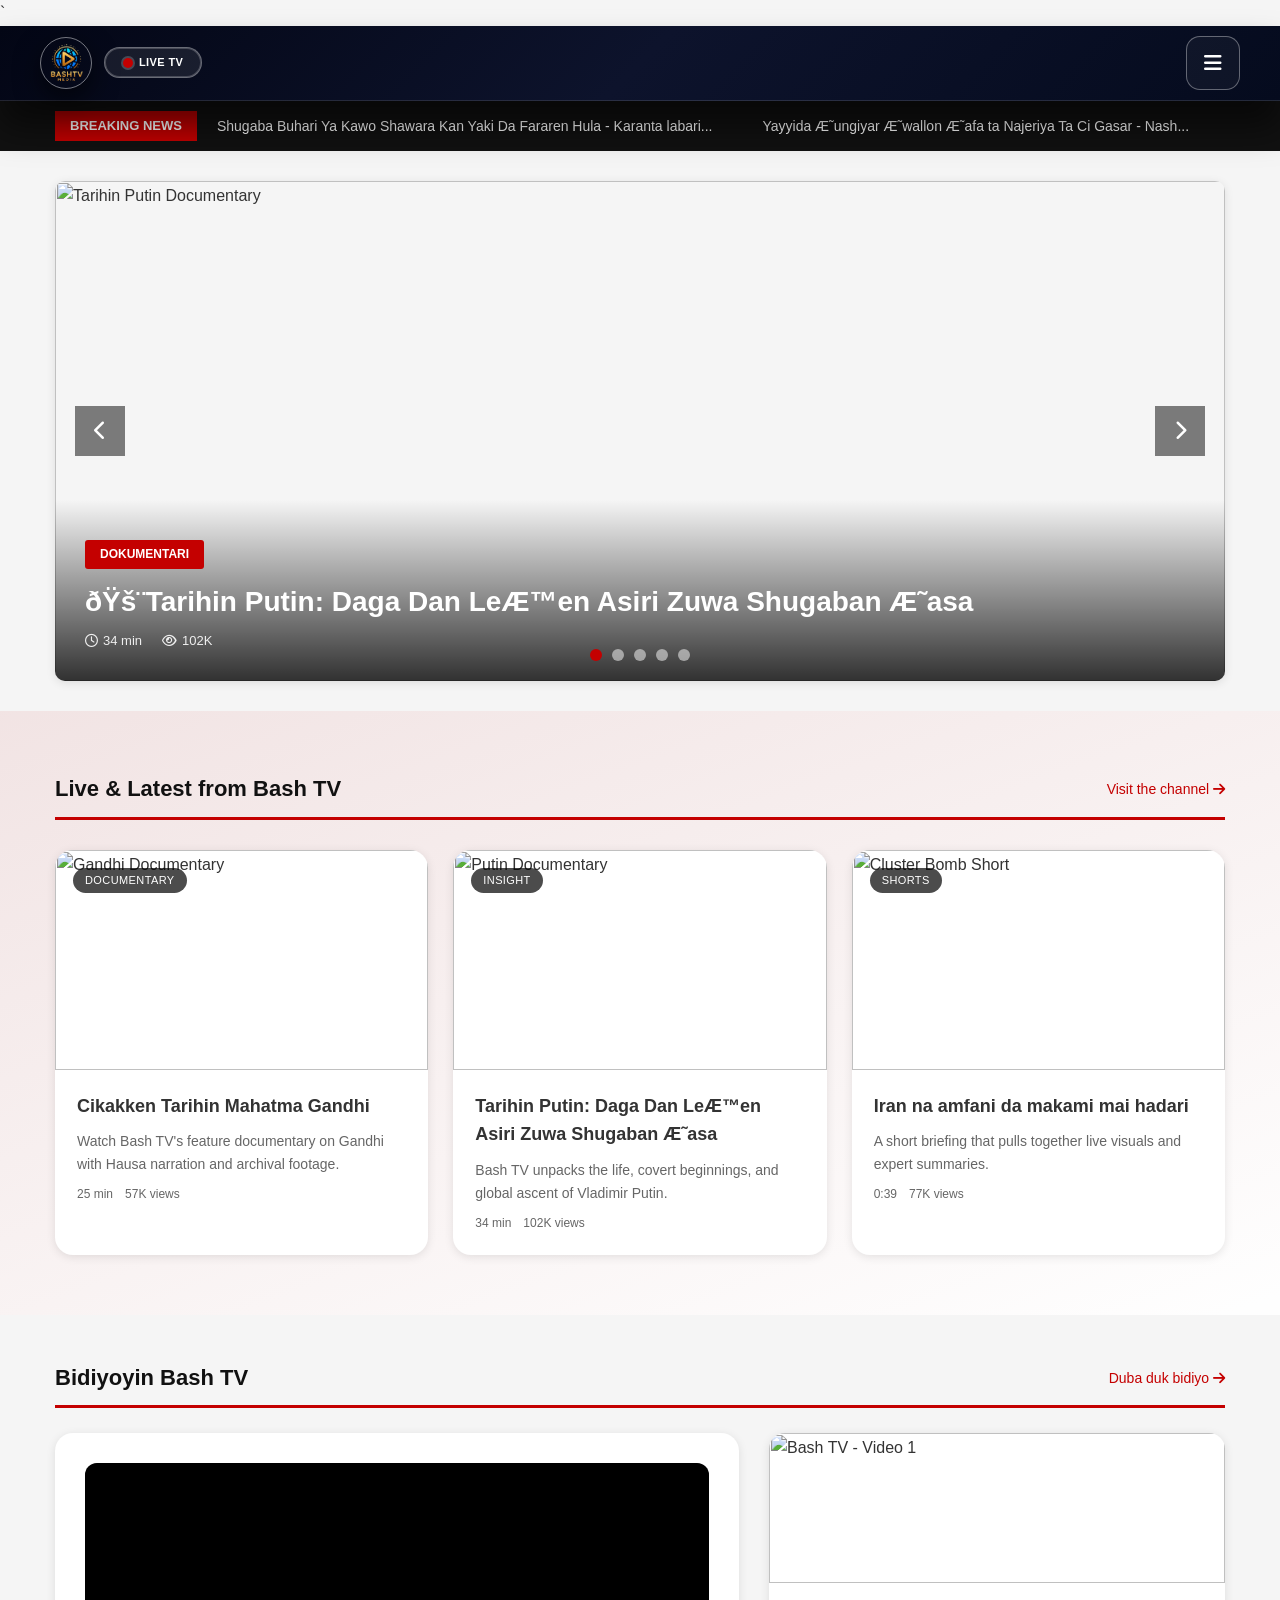
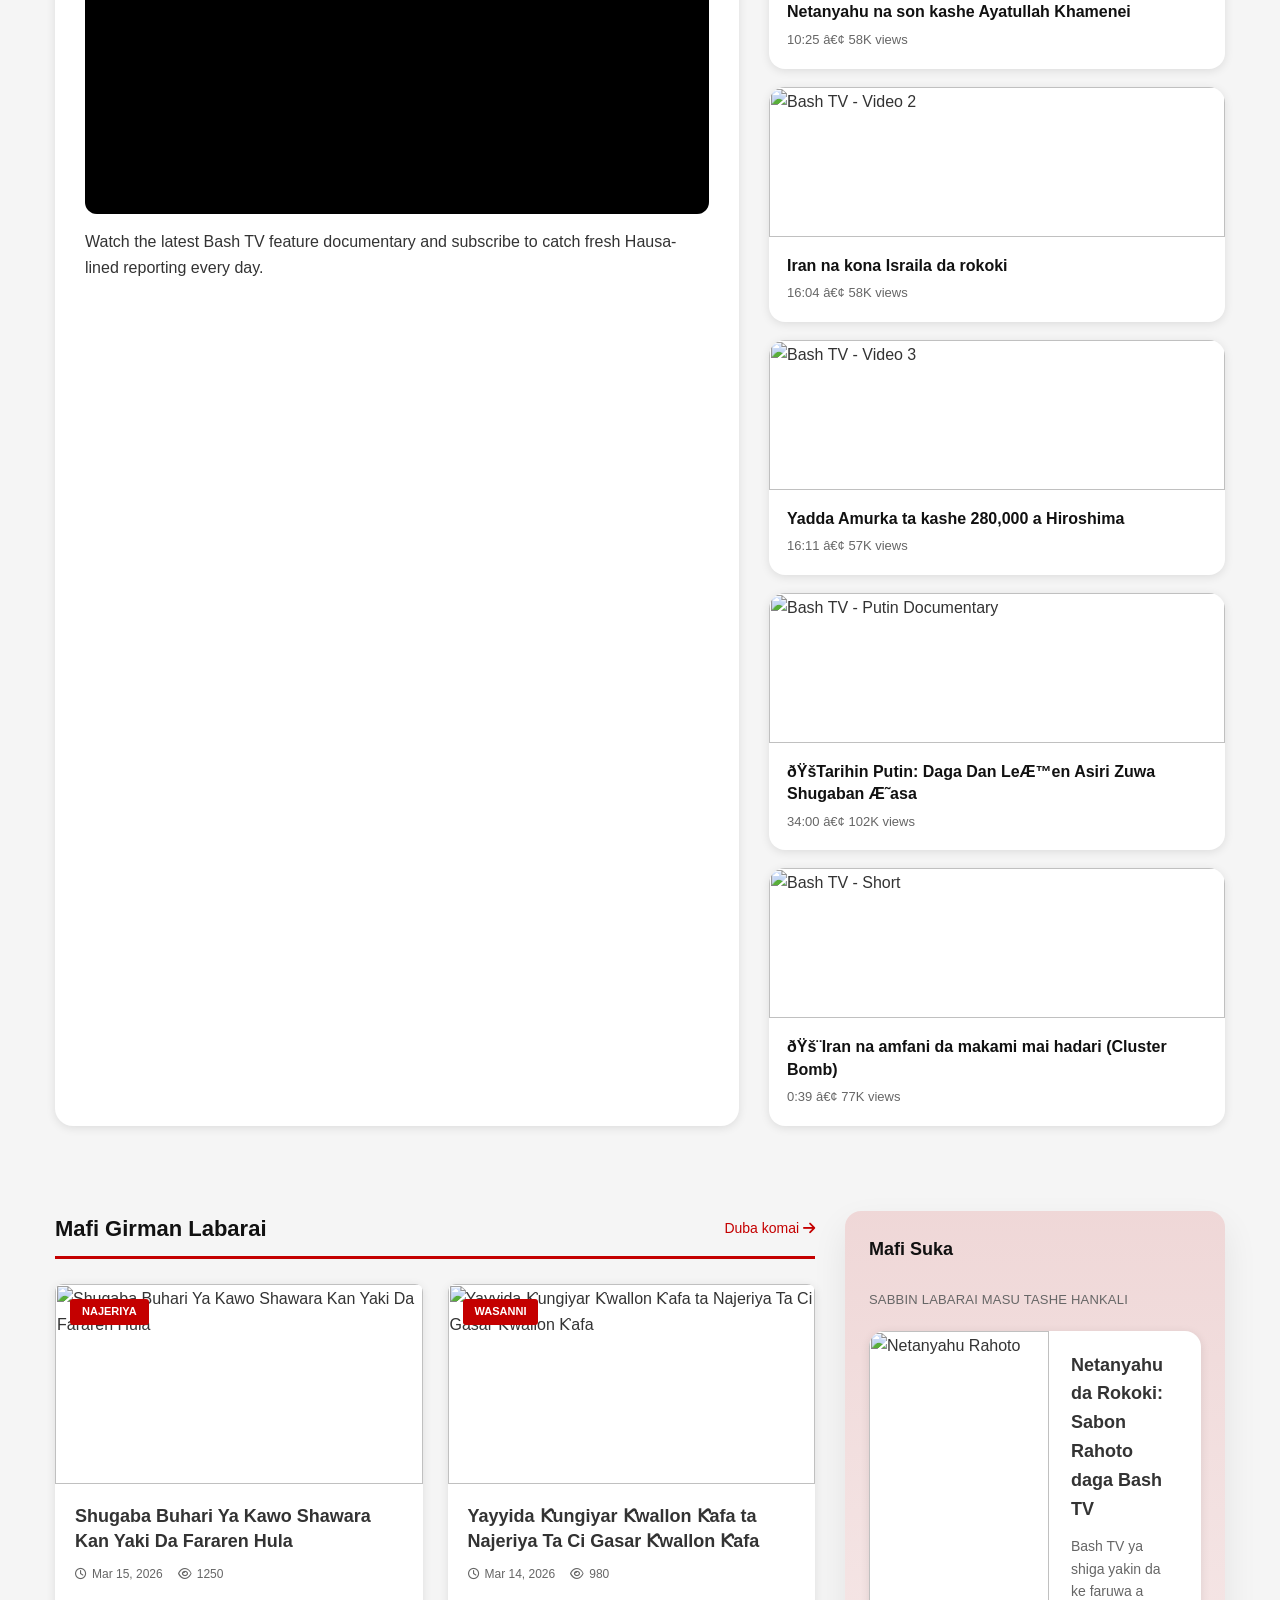
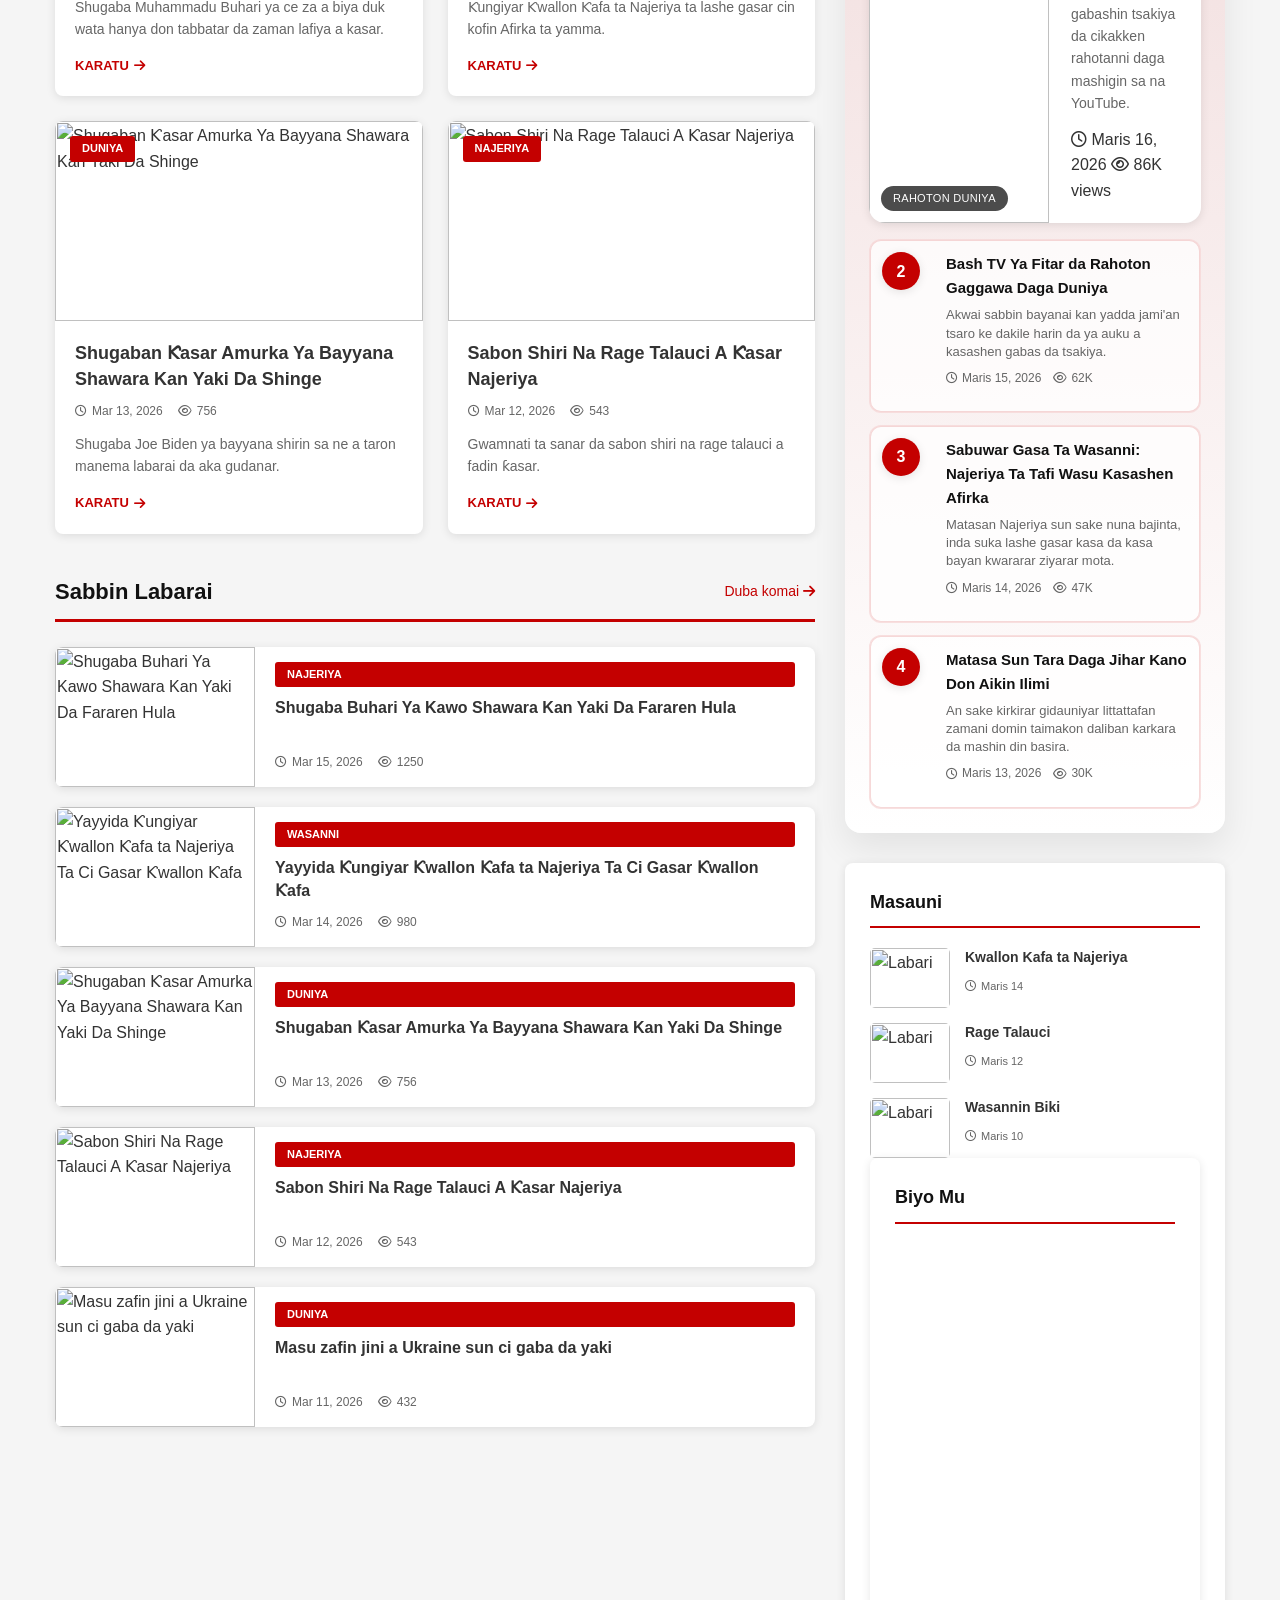
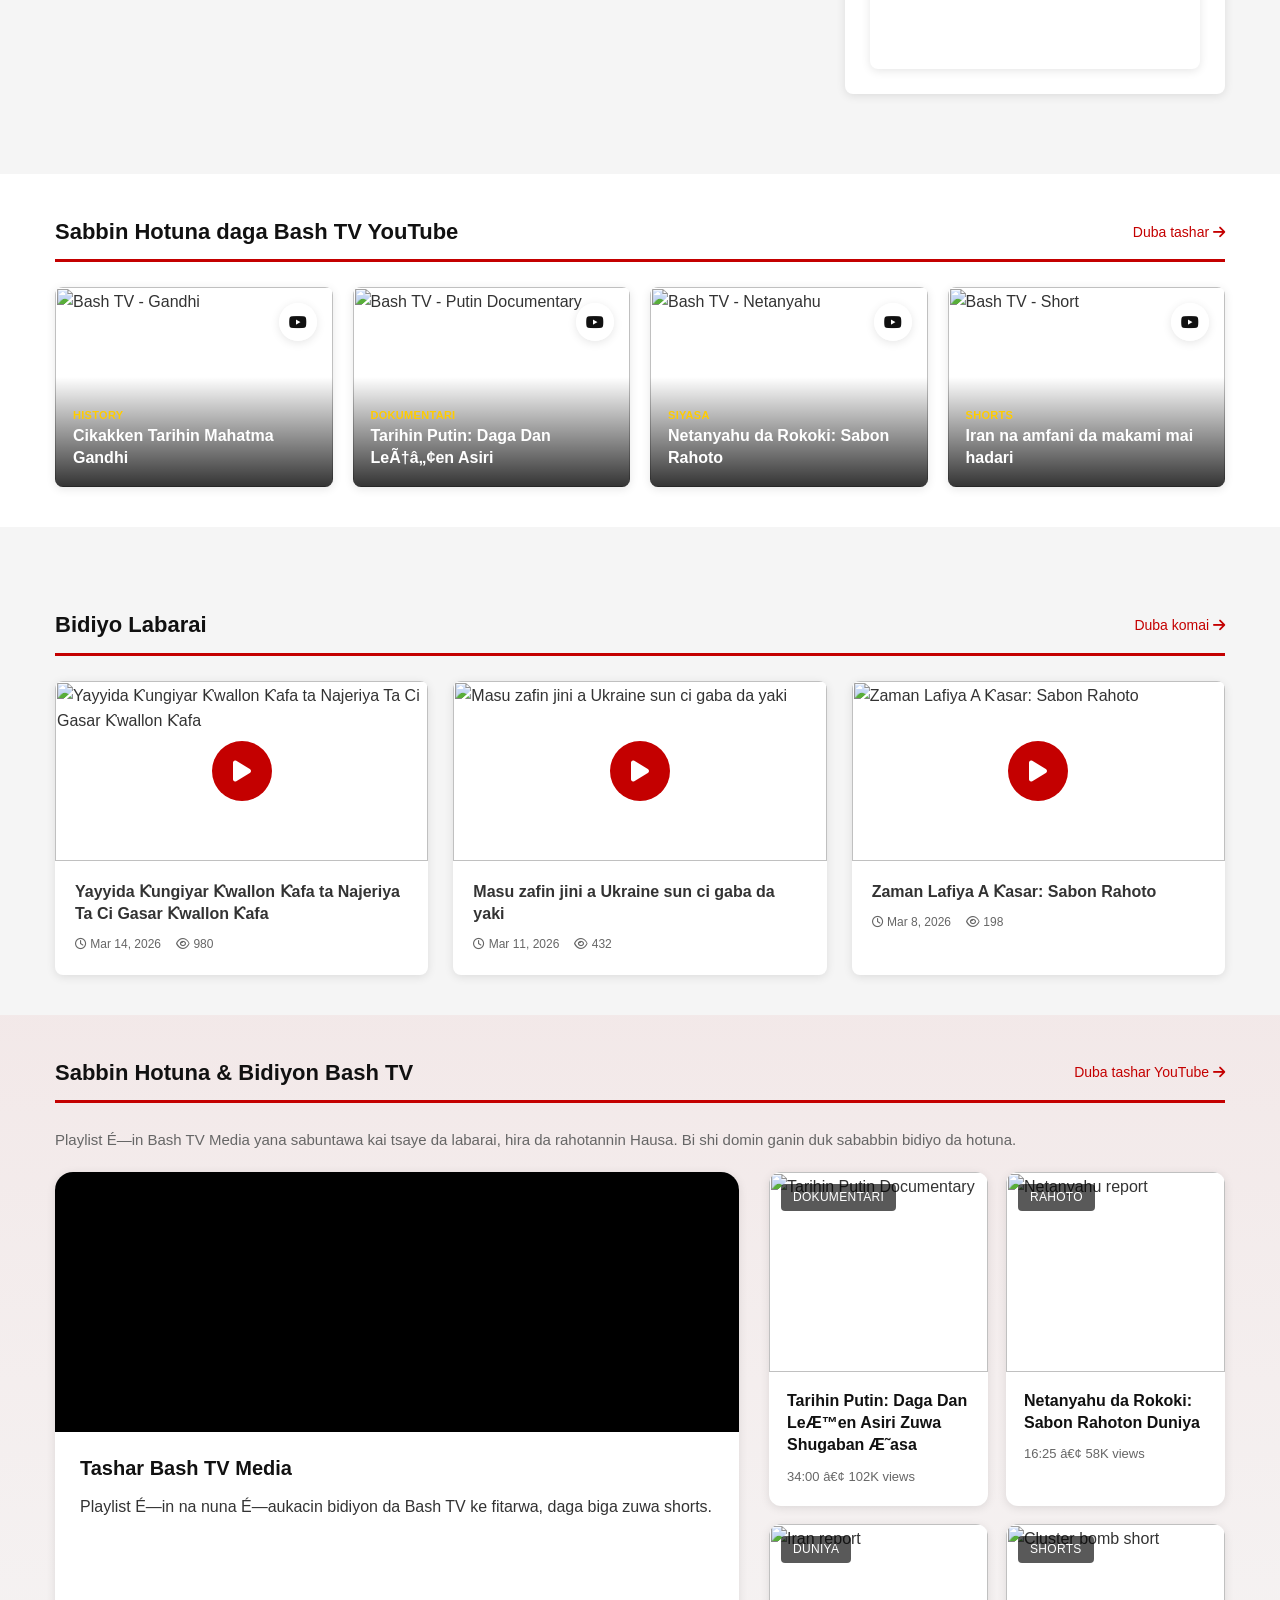
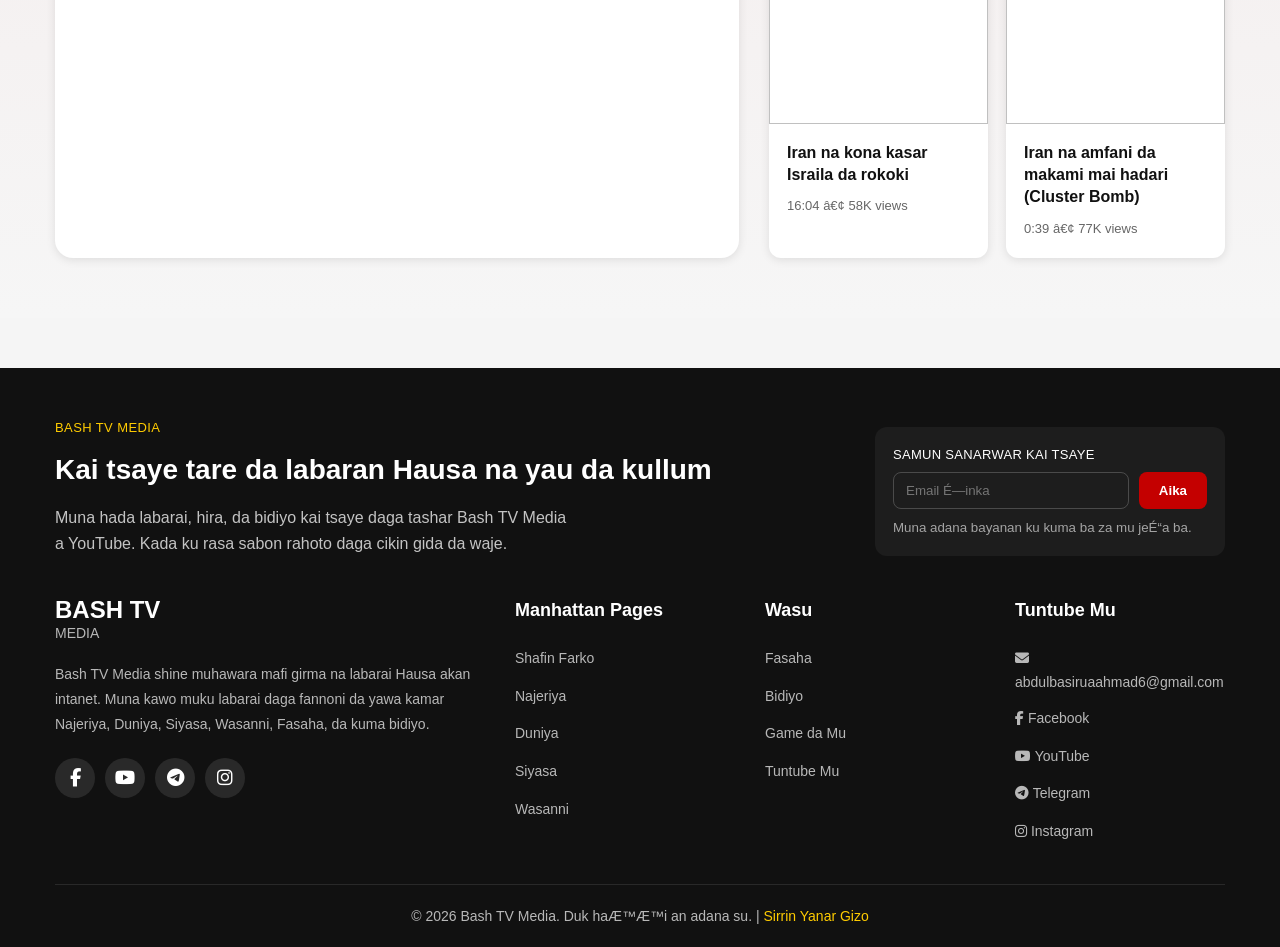
==== commit e5a5cec3: "flow fix" ====
--- a/index.html
+++ b/index.html
@@ -231,7 +231,7 @@
                         <a href="https://www.youtube.com/watch?v=GgwmQIWoako" target="_blank" rel="noreferrer">
                             <img src="https://i.ytimg.com/vi/GgwmQIWoako/hqdefault.jpg" alt="Bash TV - Putin Documentary" loading="lazy">
                             <div class="tile-meta">
-                                <h3>ðŸš¨Tarihin Putin: Daga Dan LeÆ™en Asiri Zuwa Shugaban Æ˜asa</h3>
+                                <h3>ðŸšTarihin Putin: Daga Dan LeÆ™en Asiri Zuwa Shugaban Æ˜asa</h3>
                                 <span>34:00 â€¢ 102K views</span>
                             </div>
                         </a>
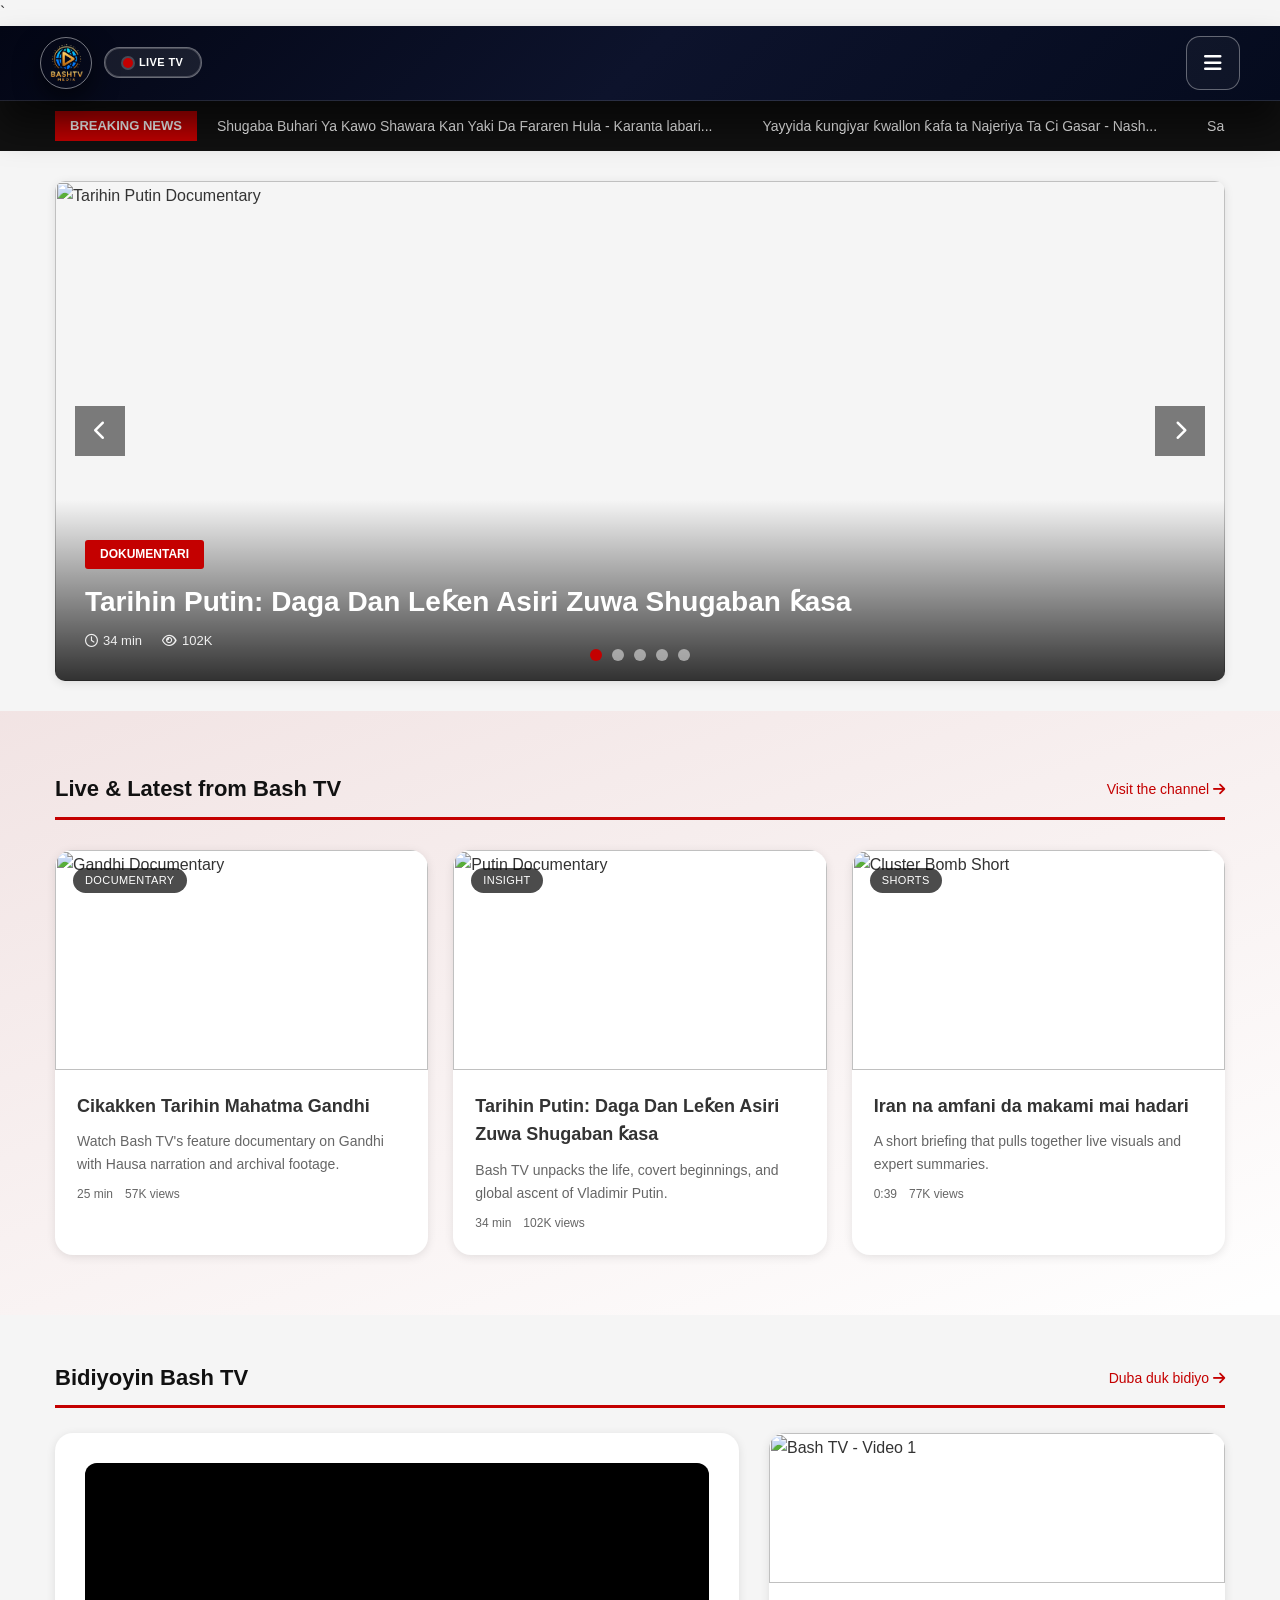
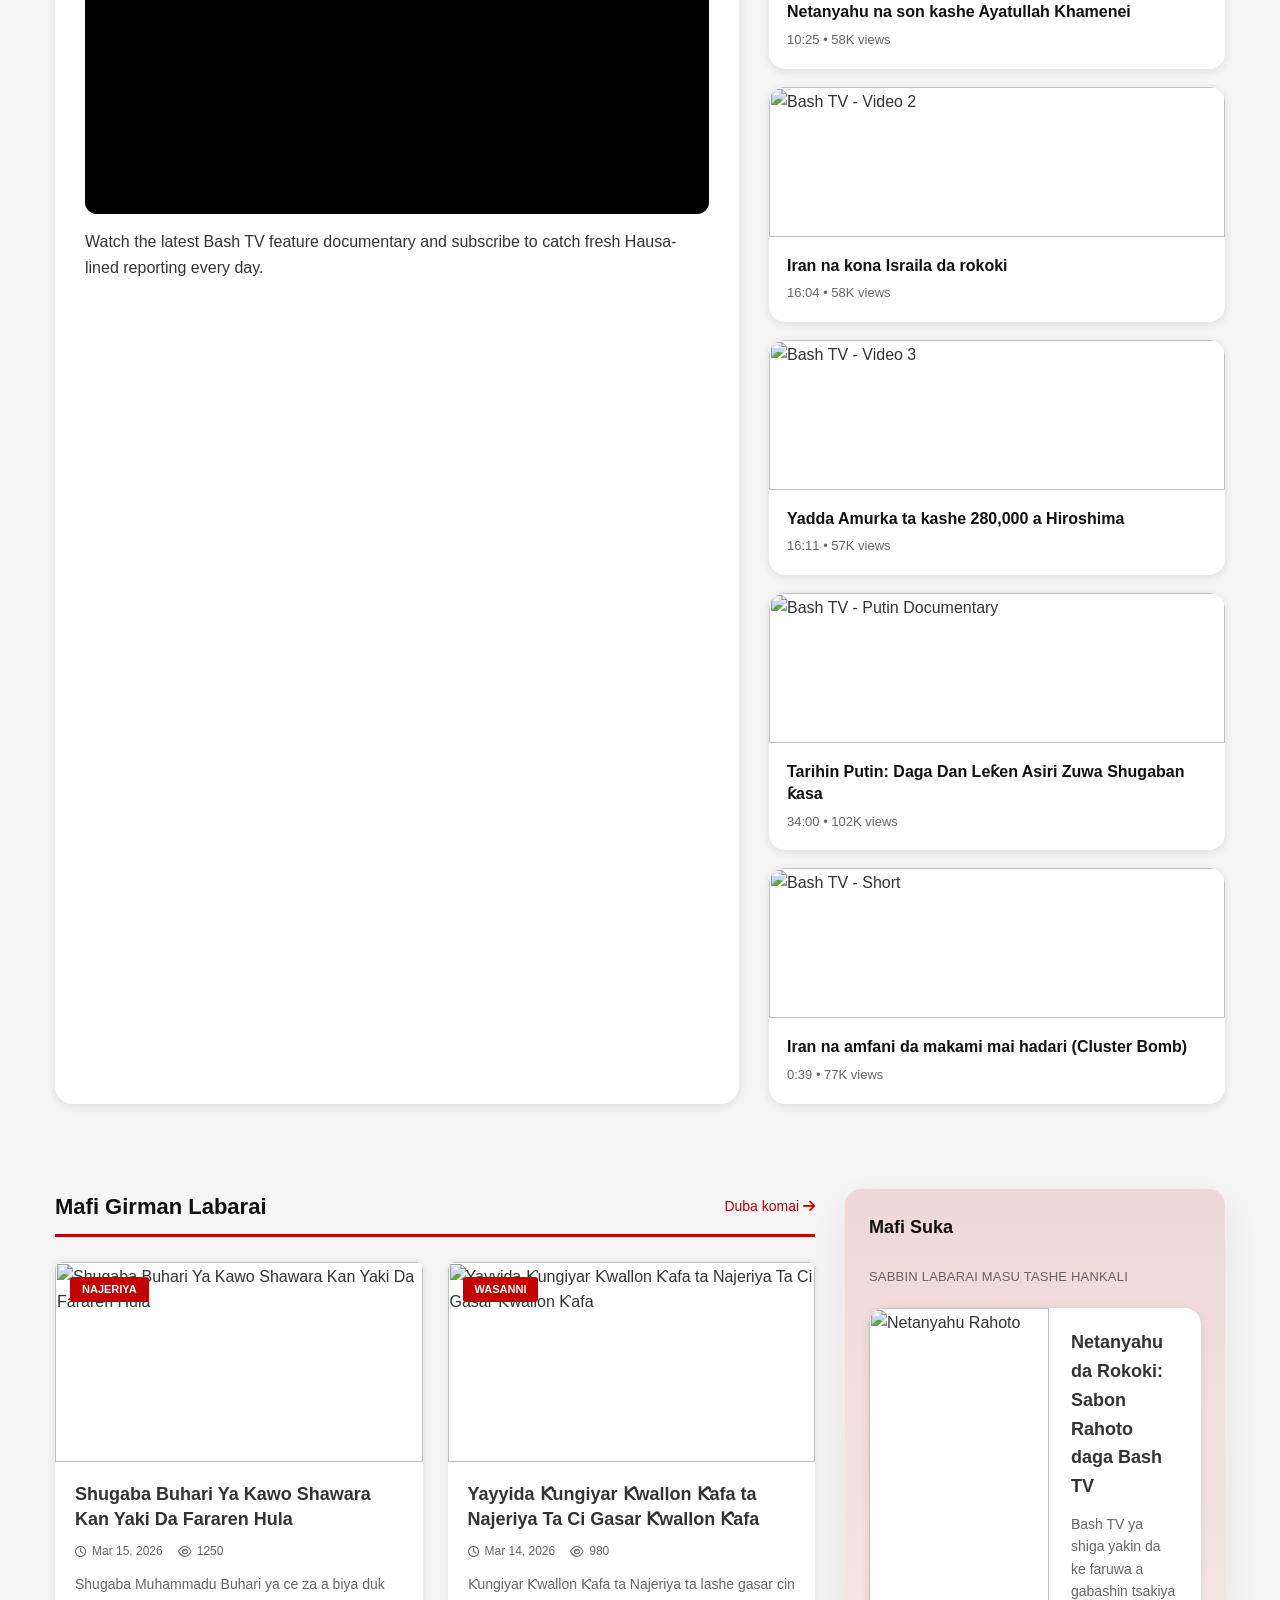
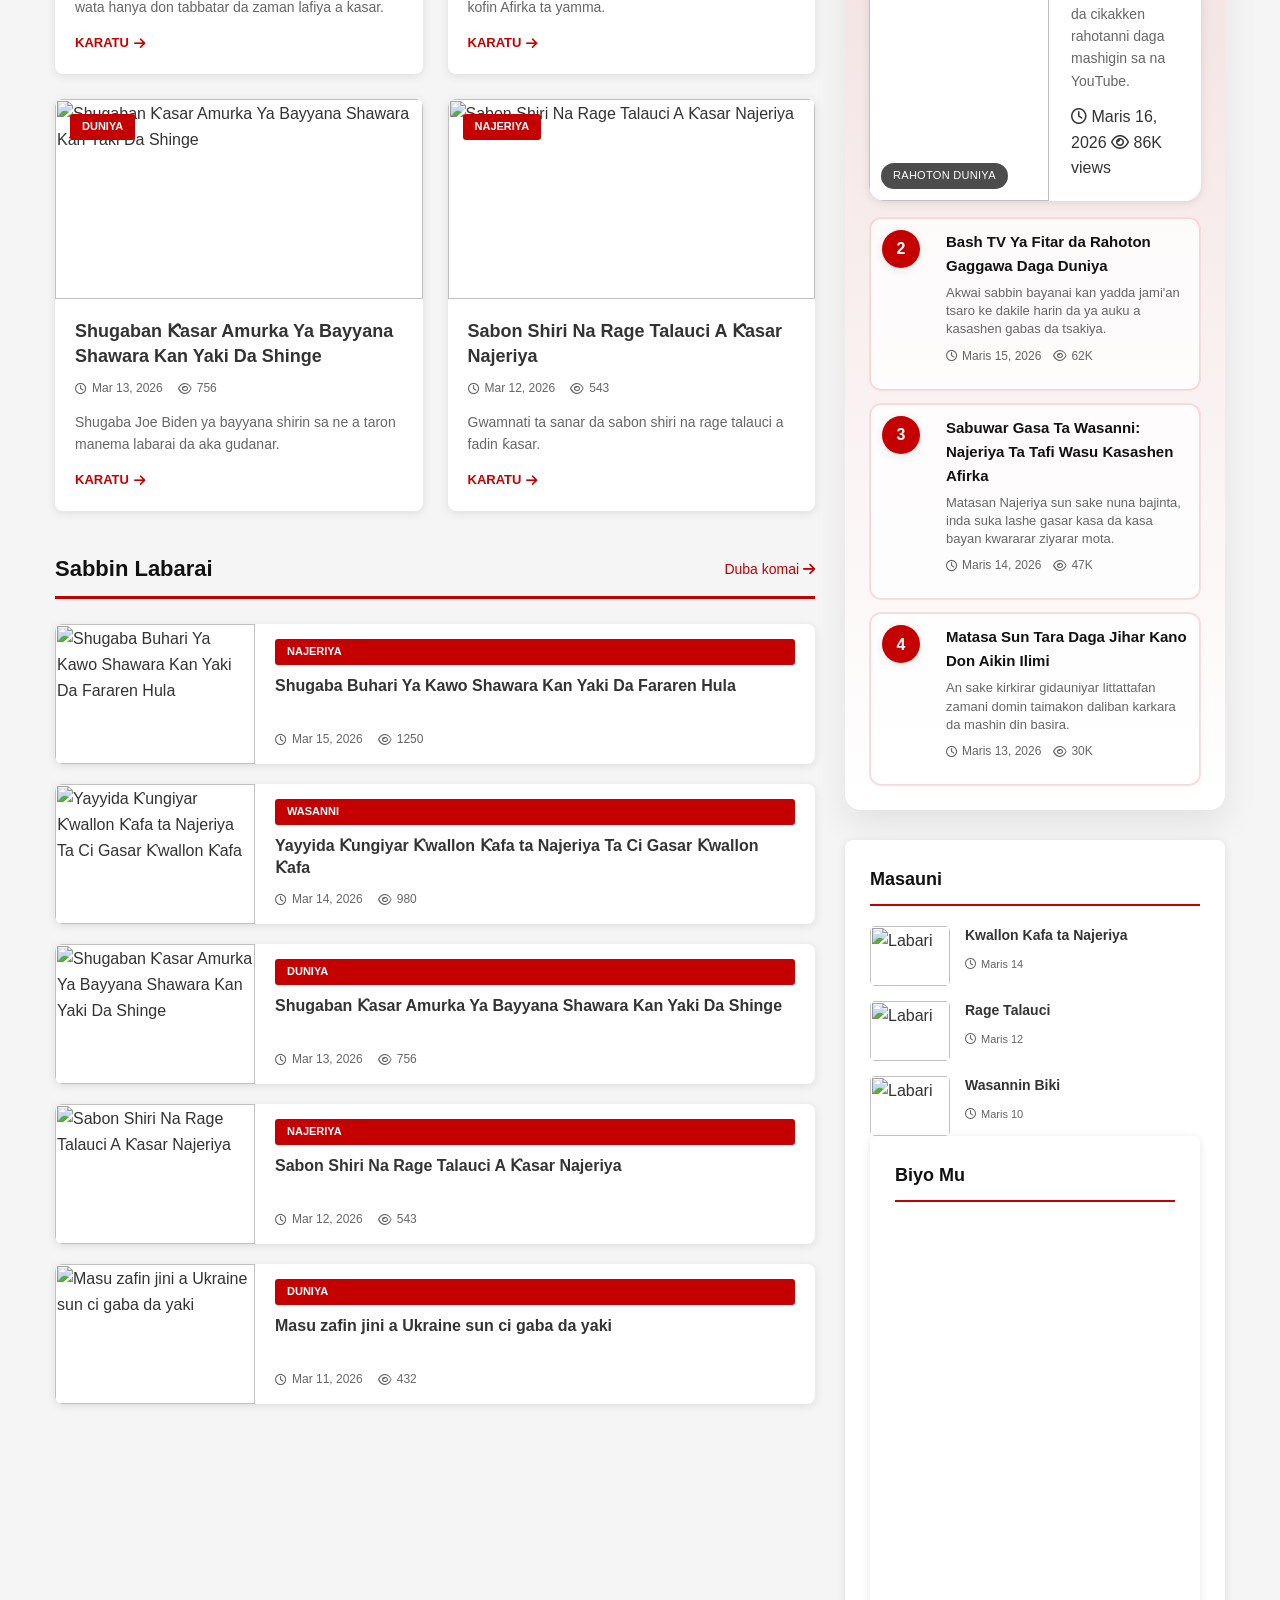
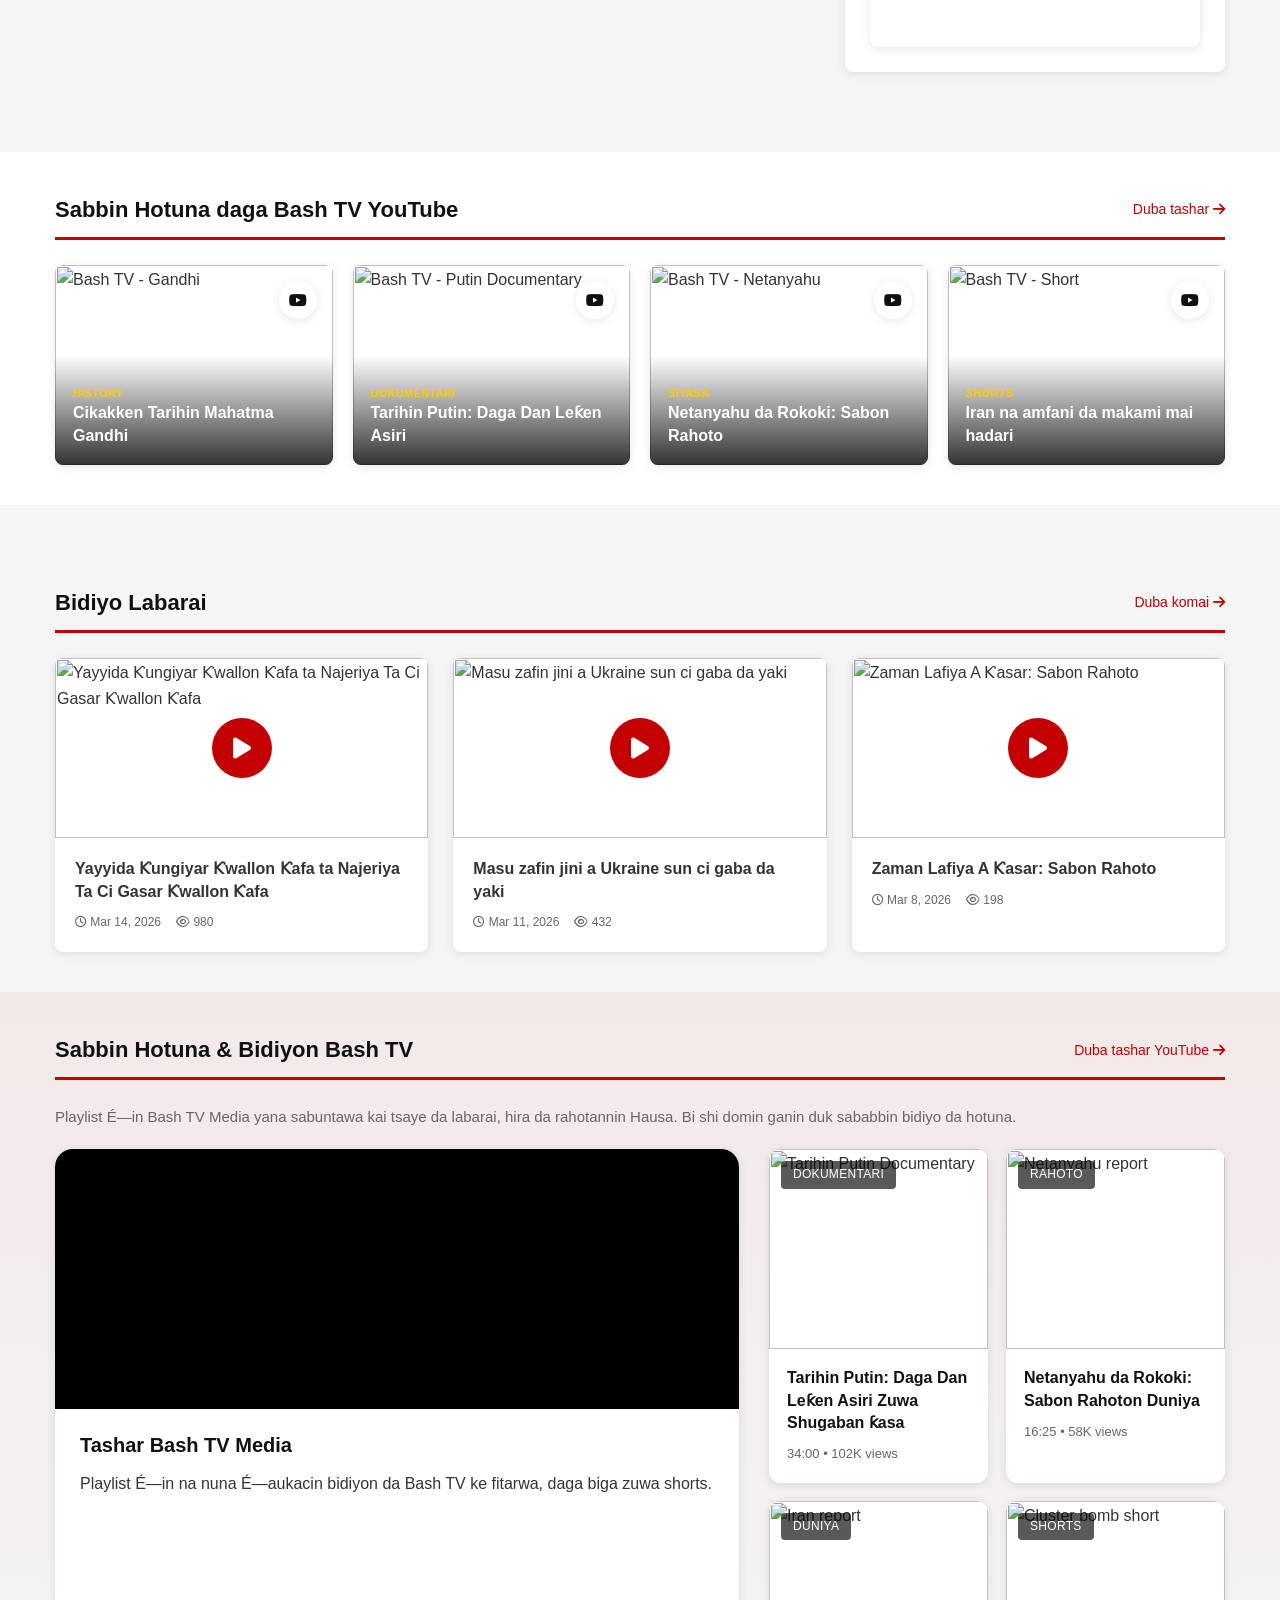
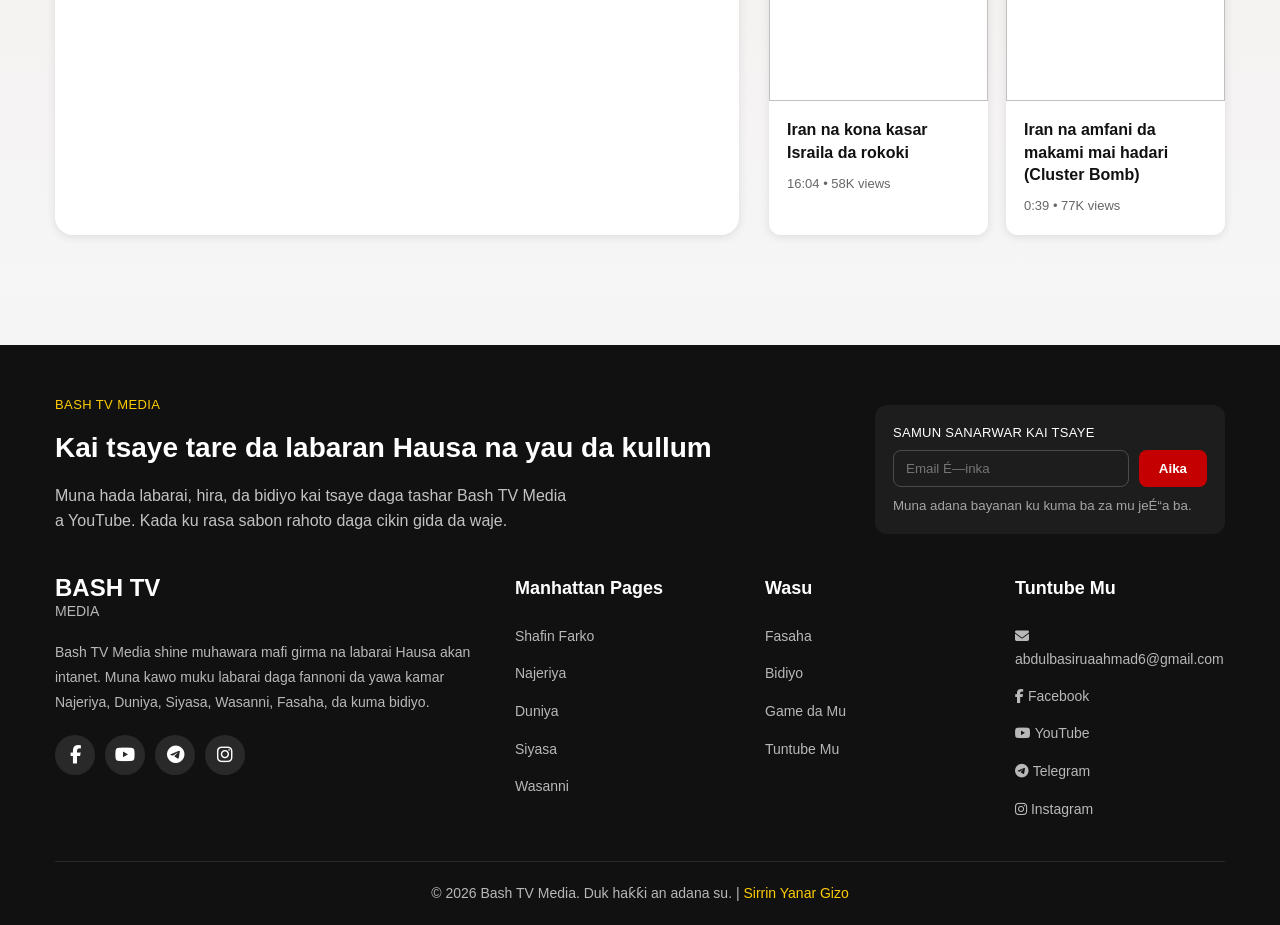
==== commit b70dd42a: "fiv" ====
--- a/index.html
+++ b/index.html
@@ -1,4 +1,4 @@
-﻿`   <!DOCTYPE html>
+`   <!DOCTYPE html>
 <html lang="ha">
 <head>
     <meta charset="UTF-8">
@@ -56,8 +56,8 @@
             <div class="breaking-ticker">
                 <ul>
                     <li><a href="#">Shugaba Buhari Ya Kawo Shawara Kan Yaki Da Fararen Hula - Karanta labari...</a></li>
-                    <li><a href="#">Yayyida Æ˜ungiyar Æ˜wallon Æ˜afa ta Najeriya Ta Ci Gasar - Nash...</a></li>
-                    <li><a href="#">Sabon Shiri Na Rage Talauci A Æ˜asar Najeriya - An Sanar Da...</a></li>
+                    <li><a href="#">Yayyida ƙungiyar ƙwallon ƙafa ta Najeriya Ta Ci Gasar - Nash...</a></li>
+                    <li><a href="#">Sabon Shiri Na Rage Talauci A ƙasar Najeriya - An Sanar Da...</a></li>
                     <li><a href="#">Masu zafin jini a Ukraine sun ci gaba da yaki - Rahoto...</a></li>
                 </ul>
             </div>
@@ -73,7 +73,7 @@
                         <img src="https://i.ytimg.com/vi/GgwmQIWoako/hqdefault.jpg" alt="Tarihin Putin Documentary">
                         <div class="hero-slide-content">
                             <span class="hero-category">Dokumentari</span>
-                            <h2 class="hero-title"><a href="https://www.youtube.com/watch?v=GgwmQIWoako" target="_blank" rel="noreferrer">ðŸš¨Tarihin Putin: Daga Dan LeÆ™en Asiri Zuwa Shugaban Æ˜asa</a></h2>
+                            <h2 class="hero-title"><a href="https://www.youtube.com/watch?v=GgwmQIWoako" target="_blank" rel="noreferrer">Tarihin Putin: Daga Dan Leƙen Asiri Zuwa Shugaban ƙasa</a></h2>
                             <div class="hero-meta">
                                 <span><i class="far fa-clock"></i> 34 min</span>
                                 <span><i class="far fa-eye"></i> 102K</span>
@@ -84,7 +84,7 @@
                         <img src="https://i.ytimg.com/vi/MdD8U5kQGBc/hqdefault.jpg" alt="Iran cluster bomb short">
                         <div class="hero-slide-content">
                             <span class="hero-category">Shorts</span>
-                            <h2 class="hero-title"><a href="https://www.youtube.com/watch?v=MdD8U5kQGBc" target="_blank" rel="noreferrer">ðŸš¨Iran na amfani da makami mai hadari (Cluster Bomb)</a></h2>
+                            <h2 class="hero-title"><a href="https://www.youtube.com/watch?v=MdD8U5kQGBc" target="_blank" rel="noreferrer">Iran na amfani da makami mai hadari (Cluster Bomb)</a></h2>
                             <div class="hero-meta">
                                 <span><i class="far fa-clock"></i> 0:39</span>
                                 <span><i class="far fa-eye"></i> 77K</span>
@@ -95,7 +95,7 @@
                         <img src="https://i.ytimg.com/vi/NRb9AYHaB38/hqdefault.jpg" alt="Netanyahu discussion">
                         <div class="hero-slide-content">
                             <span class="hero-category">Duniya</span>
-                            <h2 class="hero-title"><a href="https://www.youtube.com/watch?v=NRb9AYHaB38" target="_blank" rel="noreferrer">ðŸš¨Iran na kona kasar Israila da rokoki / Netanyahu na son kashe Ayatullah</a></h2>
+                            <h2 class="hero-title"><a href="https://www.youtube.com/watch?v=NRb9AYHaB38" target="_blank" rel="noreferrer">Iran na kona kasar Israila da rokoki / Netanyahu na son kashe Ayatullah</a></h2>
                             <div class="hero-meta">
                                 <span><i class="far fa-clock"></i> 16:25</span>
                                 <span><i class="far fa-eye"></i> 58K</span>
@@ -106,7 +106,7 @@
                         <img src="https://i.ytimg.com/vi/MiLPpsB_nXg/hqdefault.jpg" alt="Mahatma Gandhi Documentary">
                         <div class="hero-slide-content">
                             <span class="hero-category">History</span>
-                            <h2 class="hero-title"><a href="https://www.youtube.com/watch?v=MiLPpsB_nXg" target="_blank" rel="noreferrer">Cikakken Tarihin Mahatma Gandhi da Æ˜oÆ™arin Zaman Lafiya</a></h2>
+                            <h2 class="hero-title"><a href="https://www.youtube.com/watch?v=MiLPpsB_nXg" target="_blank" rel="noreferrer">Cikakken Tarihin Mahatma Gandhi da ƙoƙarin Zaman Lafiya</a></h2>
                             <div class="hero-meta">
                                 <span><i class="far fa-clock"></i> 25 min</span>
                                 <span><i class="far fa-eye"></i> 57K</span>
@@ -160,7 +160,7 @@
                         <span class="showcase-badge">Insight</span>
                     </div>
                     <div class="showcase-body">
-                        <h3><a href="https://www.youtube.com/watch?v=GgwmQIWoako" target="_blank" rel="noreferrer">Tarihin Putin: Daga Dan LeÆ™en Asiri Zuwa Shugaban Æ˜asa</a></h3>
+                        <h3><a href="https://www.youtube.com/watch?v=GgwmQIWoako" target="_blank" rel="noreferrer">Tarihin Putin: Daga Dan Leƙen Asiri Zuwa Shugaban ƙasa</a></h3>
                         <p>Bash TV unpacks the life, covert beginnings, and global ascent of Vladimir Putin.</p>
                         <div class="showcase-meta">
                             <span>34 min</span>
@@ -205,7 +205,7 @@
                             <img src="https://i.ytimg.com/vi/NRb9AYHaB38/hqdefault.jpg" alt="Bash TV - Video 1" loading="lazy">
                             <div class="tile-meta">
                                 <h3>Netanyahu na son kashe Ayatullah Khamenei</h3>
-                                <span>10:25 â€¢ 58K views</span>
+                                <span>10:25 • 58K views</span>
                             </div>
                         </a>
                     </article>
@@ -214,7 +214,7 @@
                             <img src="https://i.ytimg.com/vi/sepE1xETsFc/hqdefault.jpg" alt="Bash TV - Video 2" loading="lazy">
                             <div class="tile-meta">
                                 <h3>Iran na kona Israila da rokoki</h3>
-                                <span>16:04 â€¢ 58K views</span>
+                                <span>16:04 • 58K views</span>
                             </div>
                         </a>
                     </article>
@@ -223,7 +223,7 @@
                             <img src="https://i.ytimg.com/vi/-PbO-tFj3jg/hqdefault.jpg" alt="Bash TV - Video 3" loading="lazy">
                             <div class="tile-meta">
                                 <h3>Yadda Amurka ta kashe 280,000 a Hiroshima</h3>
-                                <span>16:11 â€¢ 57K views</span>
+                                <span>16:11 • 57K views</span>
                             </div>
                         </a>
                     </article>
@@ -231,8 +231,8 @@
                         <a href="https://www.youtube.com/watch?v=GgwmQIWoako" target="_blank" rel="noreferrer">
                             <img src="https://i.ytimg.com/vi/GgwmQIWoako/hqdefault.jpg" alt="Bash TV - Putin Documentary" loading="lazy">
                             <div class="tile-meta">
-                                <h3>ðŸšTarihin Putin: Daga Dan LeÆ™en Asiri Zuwa Shugaban Æ˜asa</h3>
-                                <span>34:00 â€¢ 102K views</span>
+                                <h3>Tarihin Putin: Daga Dan Leƙen Asiri Zuwa Shugaban ƙasa</h3>
+                                <span>34:00 • 102K views</span>
                             </div>
                         </a>
                     </article>
@@ -240,8 +240,8 @@
                         <a href="https://www.youtube.com/watch?v=MdD8U5kQGBc" target="_blank" rel="noreferrer">
                             <img src="https://i.ytimg.com/vi/MdD8U5kQGBc/hqdefault.jpg" alt="Bash TV - Short" loading="lazy">
                             <div class="tile-meta">
-                                <h3>ðŸš¨Iran na amfani da makami mai hadari (Cluster Bomb)</h3>
-                                <span>0:39 â€¢ 77K views</span>
+                                <h3>Iran na amfani da makami mai hadari (Cluster Bomb)</h3>
+                                <span>0:39 • 77K views</span>
                             </div>
                         </a>
                     </article>
@@ -288,12 +288,12 @@
                                     <span class="news-card-category">Wasanni</span>
                                 </div>
                                 <div class="news-card-content">
-                                    <h3 class="news-card-title"><a href="article.html?id=2">Yayyida Æ˜ungiyar Æ˜wallon Æ˜afa ta Najeriya Ta Ci Gasar</a></h3>
+                                    <h3 class="news-card-title"><a href="article.html?id=2">Yayyida ƙungiyar ƙwallon ƙafa ta Najeriya Ta Ci Gasar</a></h3>
                                     <div class="news-card-meta">
                                         <span><i class="far fa-clock"></i> Maris 14, 2026</span>
                                         <span><i class="far fa-eye"></i> 980</span>
                                     </div>
-                                    <p class="news-card-excerpt">Æ˜ungiyar Æ˜wallon Æ˜afa ta Najeriya ta lashe gasar cin kofin Afirka ta yamma...</p>
+                                    <p class="news-card-excerpt">ƙungiyar ƙwallon ƙafa ta Najeriya ta lashe gasar cin kofin Afirka ta yamma...</p>
                                     <a href="article.html?id=2" class="news-card-readmore">Karatu <i class="fas fa-arrow-right"></i></a>
                                 </div>
                             </article>
@@ -305,7 +305,7 @@
                                     <span class="news-card-category">Duniya</span>
                                 </div>
                                 <div class="news-card-content">
-                                    <h3 class="news-card-title"><a href="article.html?id=3">Shugaban Æ˜asar Amurka Ya Bayyana Shawara Kan Yaki Da Shinge</a></h3>
+                                    <h3 class="news-card-title"><a href="article.html?id=3">Shugaban ƙasar Amurka Ya Bayyana Shawara Kan Yaki Da Shinge</a></h3>
                                     <div class="news-card-meta">
                                         <span><i class="far fa-clock"></i> Maris 13, 2026</span>
                                         <span><i class="far fa-eye"></i> 756</span>
@@ -322,12 +322,12 @@
                                     <span class="news-card-category">Najeriya</span>
                                 </div>
                                 <div class="news-card-content">
-                                    <h3 class="news-card-title"><a href="article.html?id=4">Sabon Shiri Na Rage Talauci A Æ˜asar Najeriya</a></h3>
+                                    <h3 class="news-card-title"><a href="article.html?id=4">Sabon Shiri Na Rage Talauci A ƙasar Najeriya</a></h3>
                                     <div class="news-card-meta">
                                         <span><i class="far fa-clock"></i> Maris 12, 2026</span>
                                         <span><i class="far fa-eye"></i> 543</span>
                                     </div>
-                                    <p class="news-card-excerpt">Gwamnati ta sanar da sabon shiri na rage talauci a fadin Æ™asar...</p>
+                                    <p class="news-card-excerpt">Gwamnati ta sanar da sabon shiri na rage talauci a fadin ƙasar...</p>
                                     <a href="article.html?id=4" class="news-card-readmore">Karatu <i class="fas fa-arrow-right"></i></a>
                                 </div>
                             </article>
@@ -364,7 +364,7 @@
                                 </div>
                                 <div class="news-list-item-content">
                                     <span class="news-card-category">Wasanni</span>
-                                    <h3 class="news-card-title"><a href="article.html?id=6">Wasannin Biki: Matasan Æ˜asar Masu Basira</a></h3>
+                                    <h3 class="news-card-title"><a href="article.html?id=6">Wasannin Biki: Matasan ƙasar Masu Basira</a></h3>
                                     <div class="news-card-meta">
                                         <span><i class="far fa-clock"></i> Maris 10, 2026</span>
                                         <span><i class="far fa-eye"></i> 321</span>
@@ -379,7 +379,7 @@
                                 </div>
                                 <div class="news-list-item-content">
                                     <span class="news-card-category">Najeriya</span>
-                                    <h3 class="news-card-title"><a href="article.html?id=7">Sabon Shiri Na Ilimi A Æ˜asar Najeriya</a></h3>
+                                    <h3 class="news-card-title"><a href="article.html?id=7">Sabon Shiri Na Ilimi A ƙasar Najeriya</a></h3>
                                     <div class="news-card-meta">
                                         <span><i class="far fa-clock"></i> Maris 9, 2026</span>
                                         <span><i class="far fa-eye"></i> 287</span>
@@ -516,7 +516,7 @@
                     <img src="https://i.ytimg.com/vi/GgwmQIWoako/hqdefault.jpg" alt="Bash TV - Putin Documentary" loading="lazy">
                     <div class="youtube-item-overlay">
                         <span class="youtube-item-category">Dokumentari</span>
-                        <h3 class="youtube-item-title">Tarihin Putin: Daga Dan LeÃ†â„¢en Asiri</h3>
+                        <h3 class="youtube-item-title">Tarihin Putin: Daga Dan Leƙen Asiri</h3>
                     </div>
                     <span class="youtube-item-icon"><i class="fab fa-youtube"></i></span>
                 </div>
@@ -556,7 +556,7 @@
                         <div class="video-play-btn"><i class="fas fa-play"></i></div>
                     </div>
                     <div class="video-card-content">
-                        <h3 class="video-card-title"><a href="https://www.youtube.com/watch?v=GgwmQIWoako" target="_blank" rel="noreferrer">ðŸš¨Tarihin Putin: Daga Dan LeÆ™en Asiri Zuwa Shugaban Æ˜asa</a></h3>
+                        <h3 class="video-card-title"><a href="https://www.youtube.com/watch?v=GgwmQIWoako" target="_blank" rel="noreferrer">Tarihin Putin: Daga Dan Leƙen Asiri Zuwa Shugaban ƙasa</a></h3>
                         <div class="video-card-meta">
                             <span><i class="far fa-clock"></i> 34 min</span>
                             <span><i class="far fa-eye"></i> 102K</span>
@@ -570,7 +570,7 @@
                         <div class="video-play-btn"><i class="fas fa-play"></i></div>
                     </div>
                     <div class="video-card-content">
-                        <h3 class="video-card-title"><a href="https://www.youtube.com/watch?v=NRb9AYHaB38" target="_blank" rel="noreferrer">ðŸš¨Netanyahu da Rokoki</a></h3>
+                        <h3 class="video-card-title"><a href="https://www.youtube.com/watch?v=NRb9AYHaB38" target="_blank" rel="noreferrer">Netanyahu da Rokoki</a></h3>
                         <div class="video-card-meta">
                             <span><i class="far fa-clock"></i> 16:25</span>
                             <span><i class="far fa-eye"></i> 58K</span>
@@ -584,7 +584,7 @@
                         <div class="video-play-btn"><i class="fas fa-play"></i></div>
                     </div>
                     <div class="video-card-content">
-                        <h3 class="video-card-title"><a href="https://www.youtube.com/watch?v=sepE1xETsFc" target="_blank" rel="noreferrer">ðŸš¨Iran na kona kasar Israila da rokoki</a></h3>
+                        <h3 class="video-card-title"><a href="https://www.youtube.com/watch?v=sepE1xETsFc" target="_blank" rel="noreferrer">Iran na kona kasar Israila da rokoki</a></h3>
                         <div class="video-card-meta">
                             <span><i class="far fa-clock"></i> 16:04</span>
                             <span><i class="far fa-eye"></i> 58K</span>
@@ -646,9 +646,9 @@
                                 <span class="media-card-tag">Dokumentari</span>
                             </div>
                             <div class="media-card-content">
-                                <h3>Tarihin Putin: Daga Dan LeÆ™en Asiri Zuwa Shugaban Æ˜asa</h3>
+                                <h3>Tarihin Putin: Daga Dan Leƙen Asiri Zuwa Shugaban ƙasa</h3>
                                 <div class="media-card-meta">
-                                    <span>34:00 â€¢ 102K views</span>
+                                    <span>34:00 • 102K views</span>
                                 </div>
                             </div>
                         </a>
@@ -662,7 +662,7 @@
                             <div class="media-card-content">
                                 <h3>Netanyahu da Rokoki: Sabon Rahoton Duniya</h3>
                                 <div class="media-card-meta">
-                                    <span>16:25 â€¢ 58K views</span>
+                                    <span>16:25 • 58K views</span>
                                 </div>
                             </div>
                         </a>
@@ -676,7 +676,7 @@
                             <div class="media-card-content">
                                 <h3>Iran na kona kasar Israila da rokoki</h3>
                                 <div class="media-card-meta">
-                                    <span>16:04 â€¢ 58K views</span>
+                                    <span>16:04 • 58K views</span>
                                 </div>
                             </div>
                         </a>
@@ -690,7 +690,7 @@
                             <div class="media-card-content">
                                 <h3>Iran na amfani da makami mai hadari (Cluster Bomb)</h3>
                                 <div class="media-card-meta">
-                                    <span>0:39 â€¢ 77K views</span>
+                                    <span>0:39 • 77K views</span>
                                 </div>
                             </div>
                         </a>
@@ -761,7 +761,7 @@
                 </div>
             </div>
             <div class="footer-bottom">
-                <p>&copy; 2026 Bash TV Media. Duk haÆ™Æ™i an adana su. | <a href="#">Sirrin Yanar Gizo</a></p>
+                <p>&copy; 2026 Bash TV Media. Duk haƙƙi an adana su. | <a href="#">Sirrin Yanar Gizo</a></p>
             </div>
         </div>
     </footer>
@@ -779,3 +779,5 @@
     </body>
 </html>
 
+
+
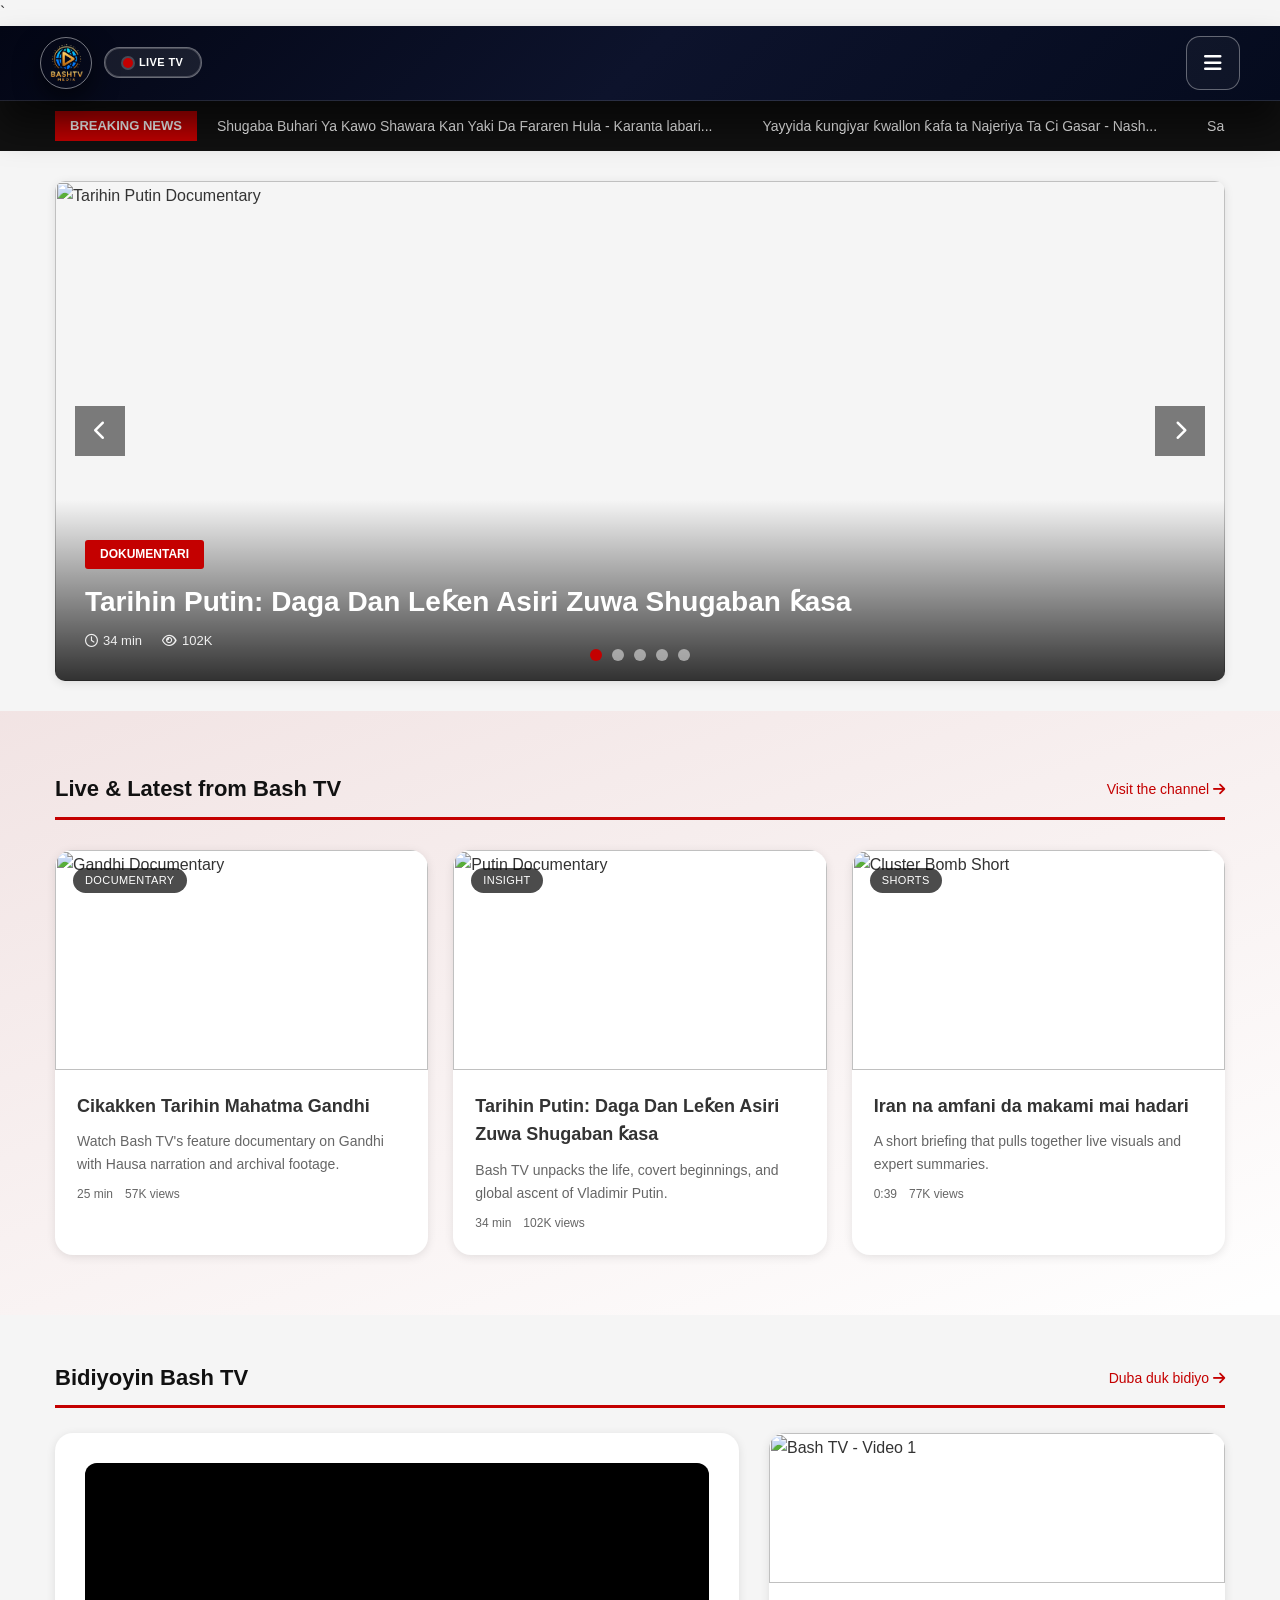
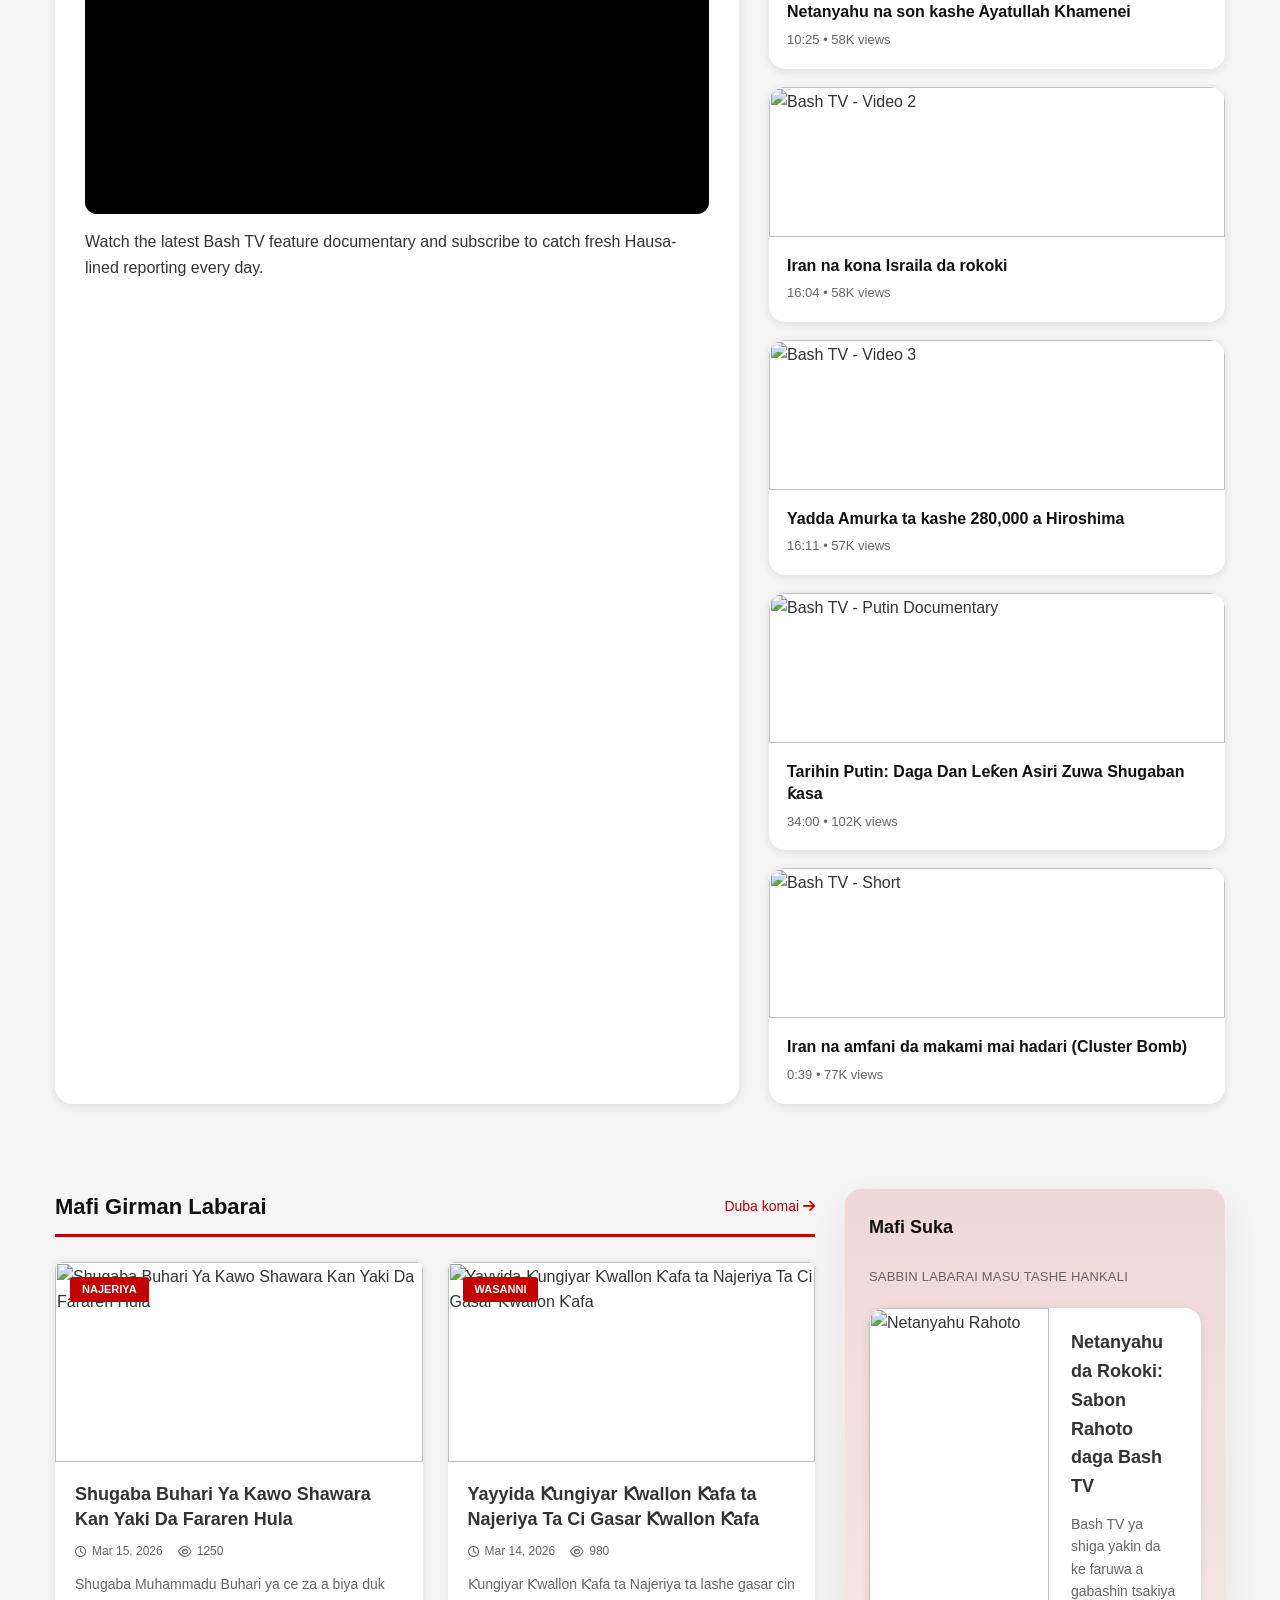
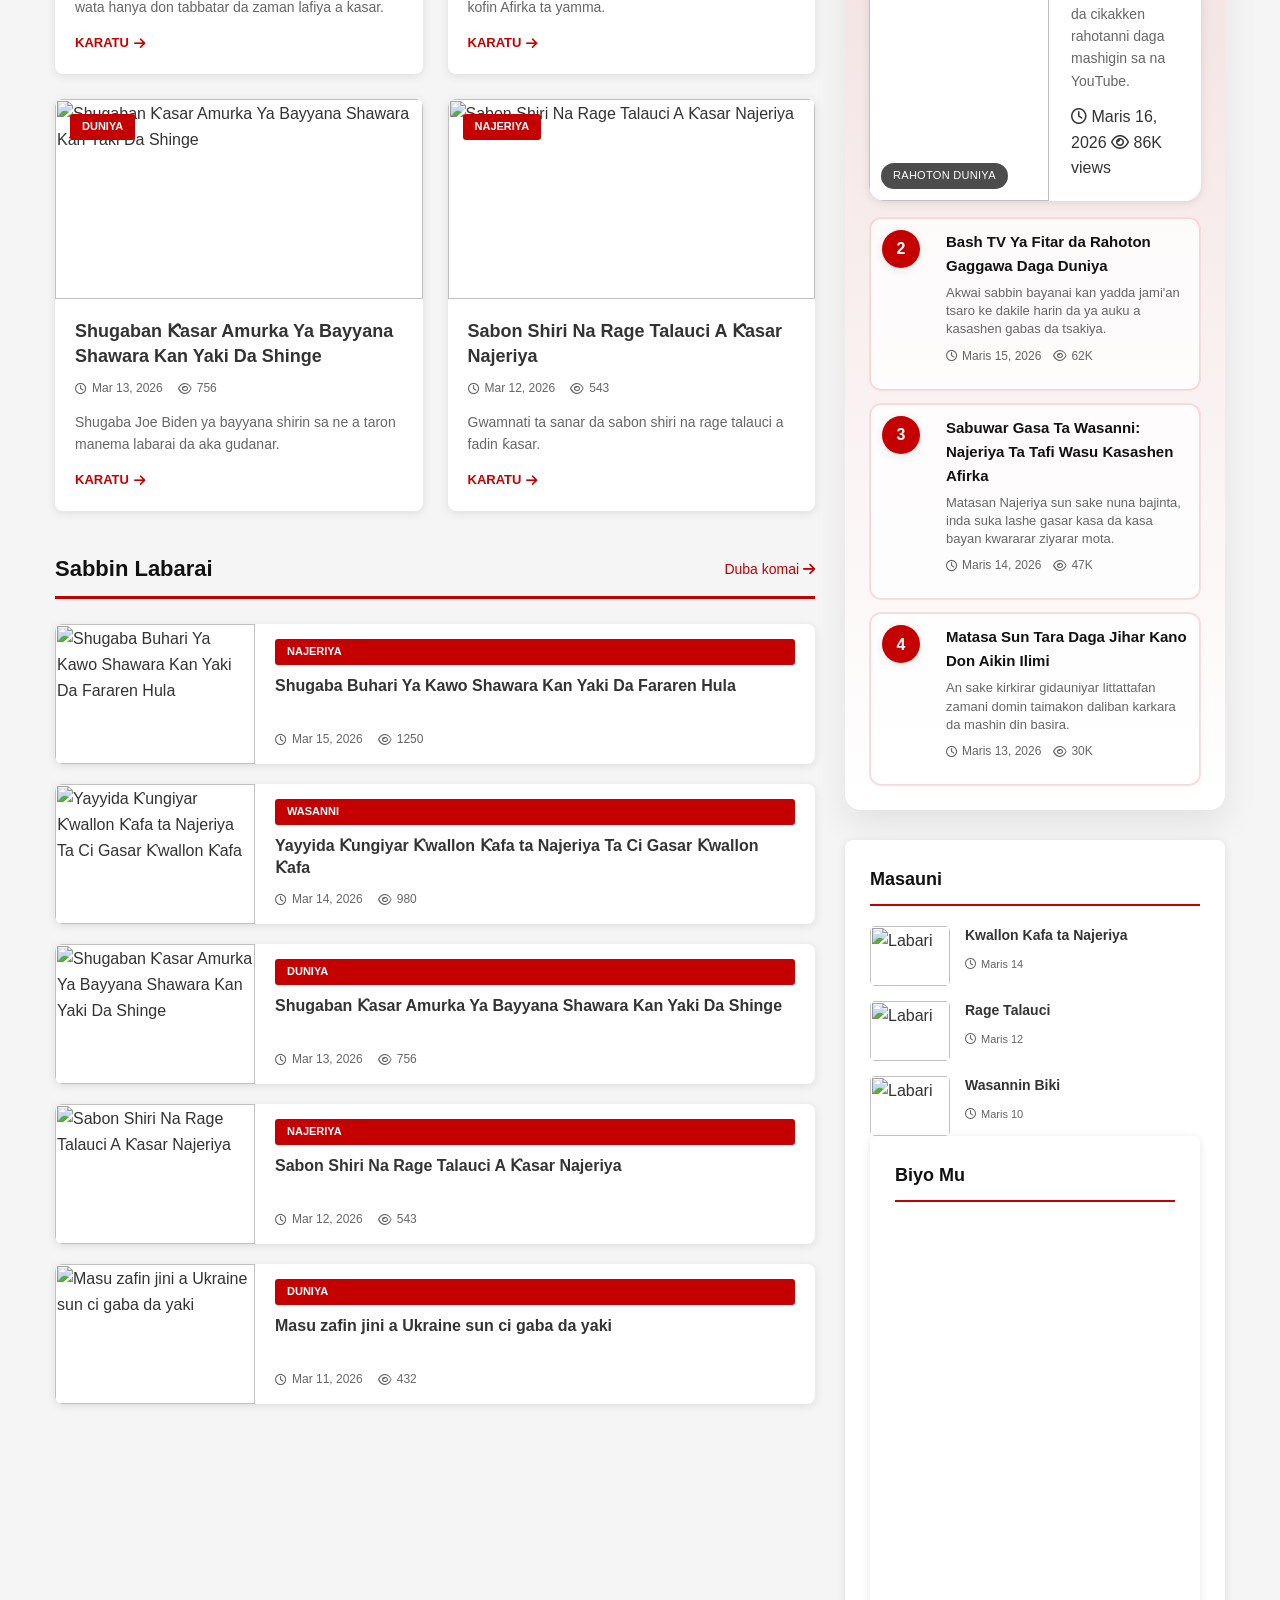
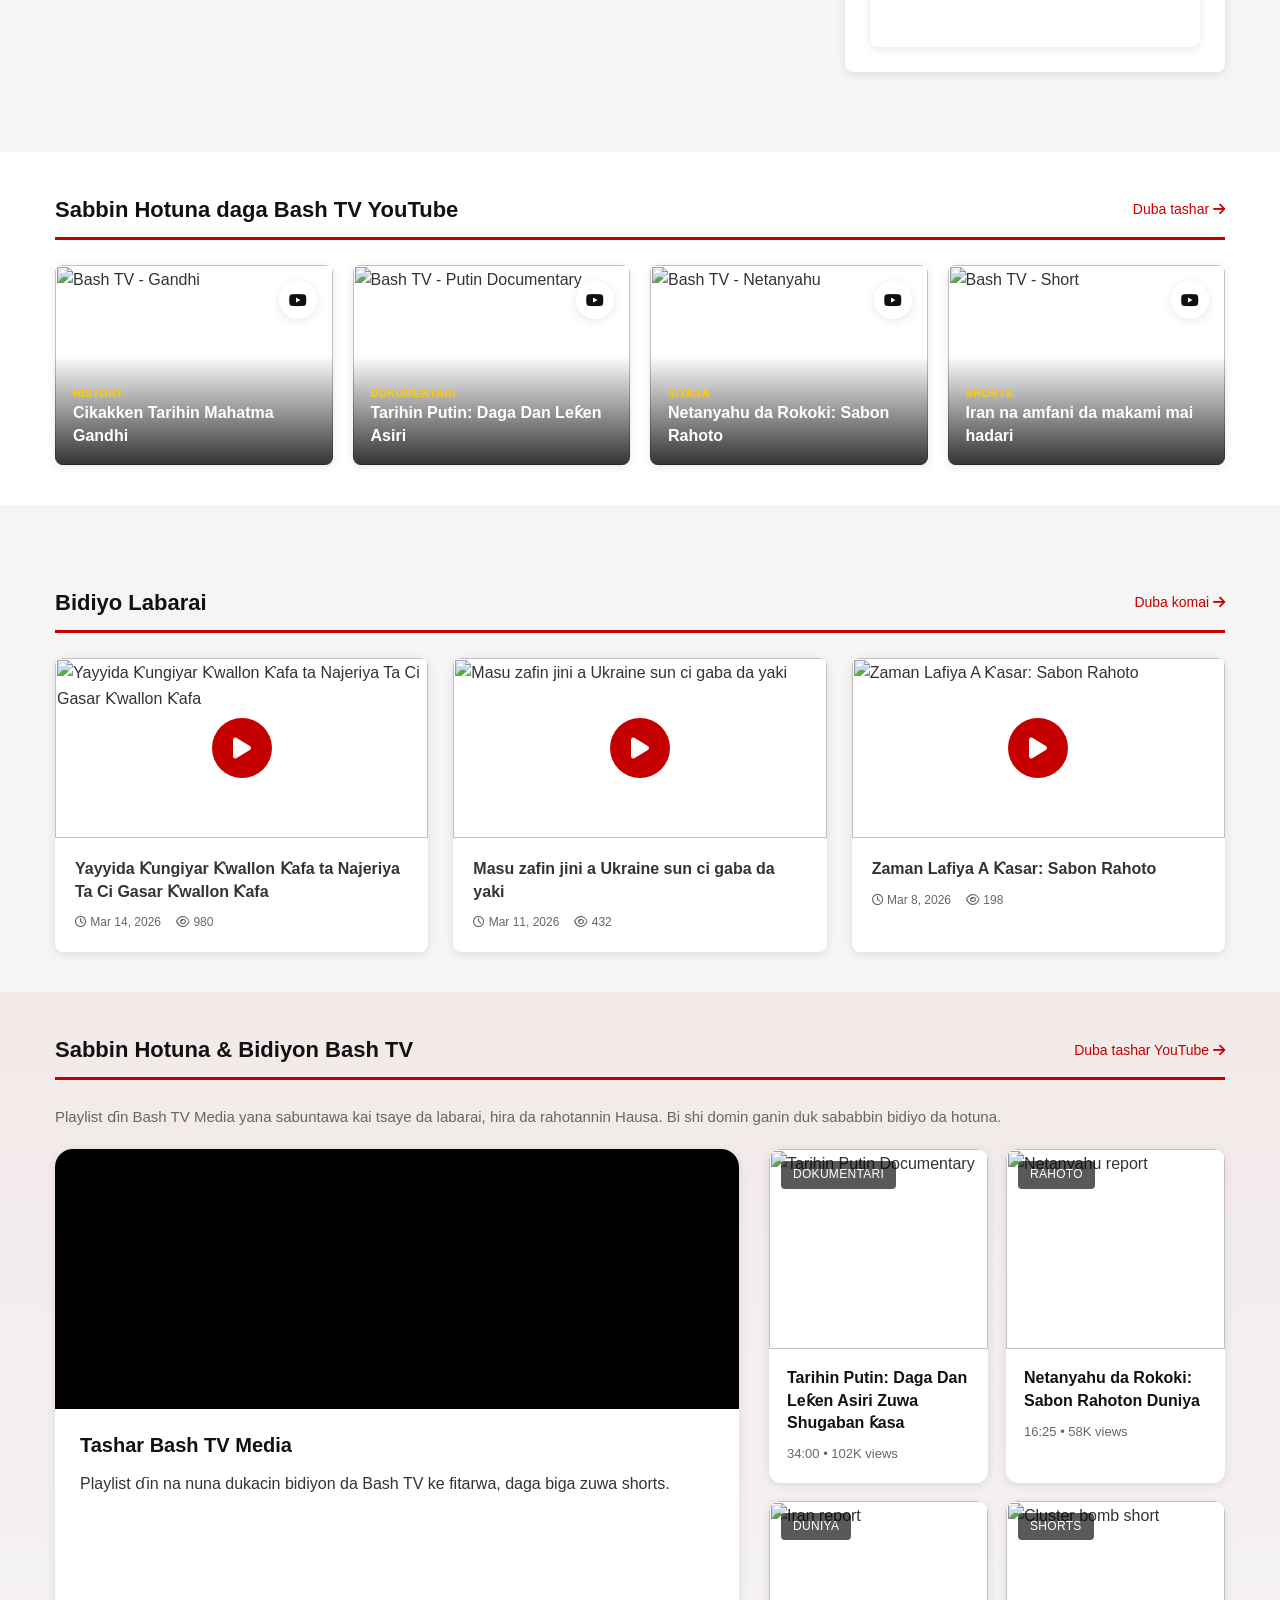
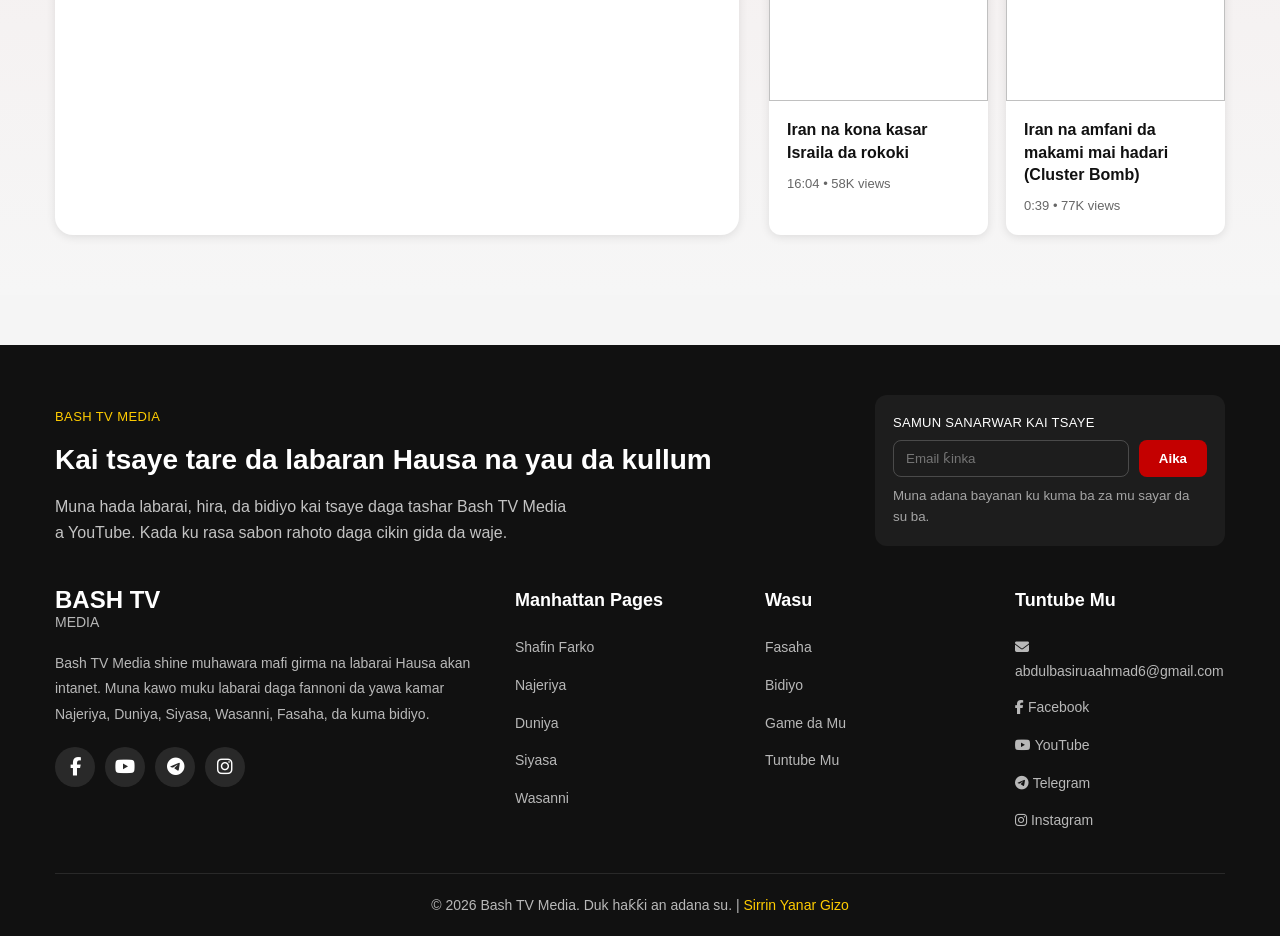
==== commit 1506736d: "fic" ====
--- a/index.html
+++ b/index.html
@@ -1,4 +1,4 @@
-`   <!DOCTYPE html>
+﻿`   <!DOCTYPE html>
 <html lang="ha">
 <head>
     <meta charset="UTF-8">
@@ -629,13 +629,13 @@
                 <h2>Sabbin Hotuna & Bidiyon Bash TV</h2>
                 <a href="https://www.youtube.com/@bashtvmedia" target="_blank" rel="noreferrer">Duba tashar YouTube <i class="fas fa-arrow-right"></i></a>
             </div>
-            <p class="section-subtitle">Playlist É—in Bash TV Media yana sabuntawa kai tsaye da labarai, hira da rahotannin Hausa. Bi shi domin ganin duk sababbin bidiyo da hotuna.</p>
+            <p class="section-subtitle">Playlist ɗin Bash TV Media yana sabuntawa kai tsaye da labarai, hira da rahotannin Hausa. Bi shi domin ganin duk sababbin bidiyo da hotuna.</p>
             <div class="media-hub-grid">
                 <div class="playlist-card">
                     <iframe src="https://www.youtube.com/embed/videoseries?list=UUy8ZkVmZ-iPcS8YlQ7A8_3Q" title="Bash TV uploads" frameborder="0" allow="accelerometer; autoplay; clipboard-write; encrypted-media; gyroscope; picture-in-picture" allowfullscreen loading="lazy"></iframe>
                     <div class="playlist-meta">
                         <h3>Tashar Bash TV Media</h3>
-                        <p>Playlist É—in na nuna É—aukacin bidiyon da Bash TV ke fitarwa, daga biga zuwa shorts.</p>
+                        <p>Playlist ɗin na nuna dukacin bidiyon da Bash TV ke fitarwa, daga biga zuwa shorts.</p>
                     </div>
                 </div>
                 <div class="media-gallery-grid">
@@ -711,10 +711,10 @@
                 <form class="footer-form" action="#" method="post">
                     <label for="footer-email">Samun sanarwar kai tsaye</label>
                     <div class="footer-form-row">
-                        <input id="footer-email" type="email" name="email" placeholder="Email É—inka" required>
+                        <input id="footer-email" type="email" name="email" placeholder="Email ƙinka" required>
                         <button type="submit">Aika</button>
                     </div>
-                    <small>Muna adana bayanan ku kuma ba za mu jeÉ“a ba.</small>
+                    <small>Muna adana bayanan ku kuma ba za mu sayar da su ba.</small>
                 </form>
             </div>
             <div class="footer-grid">
@@ -781,3 +781,4 @@
 
 
 
+
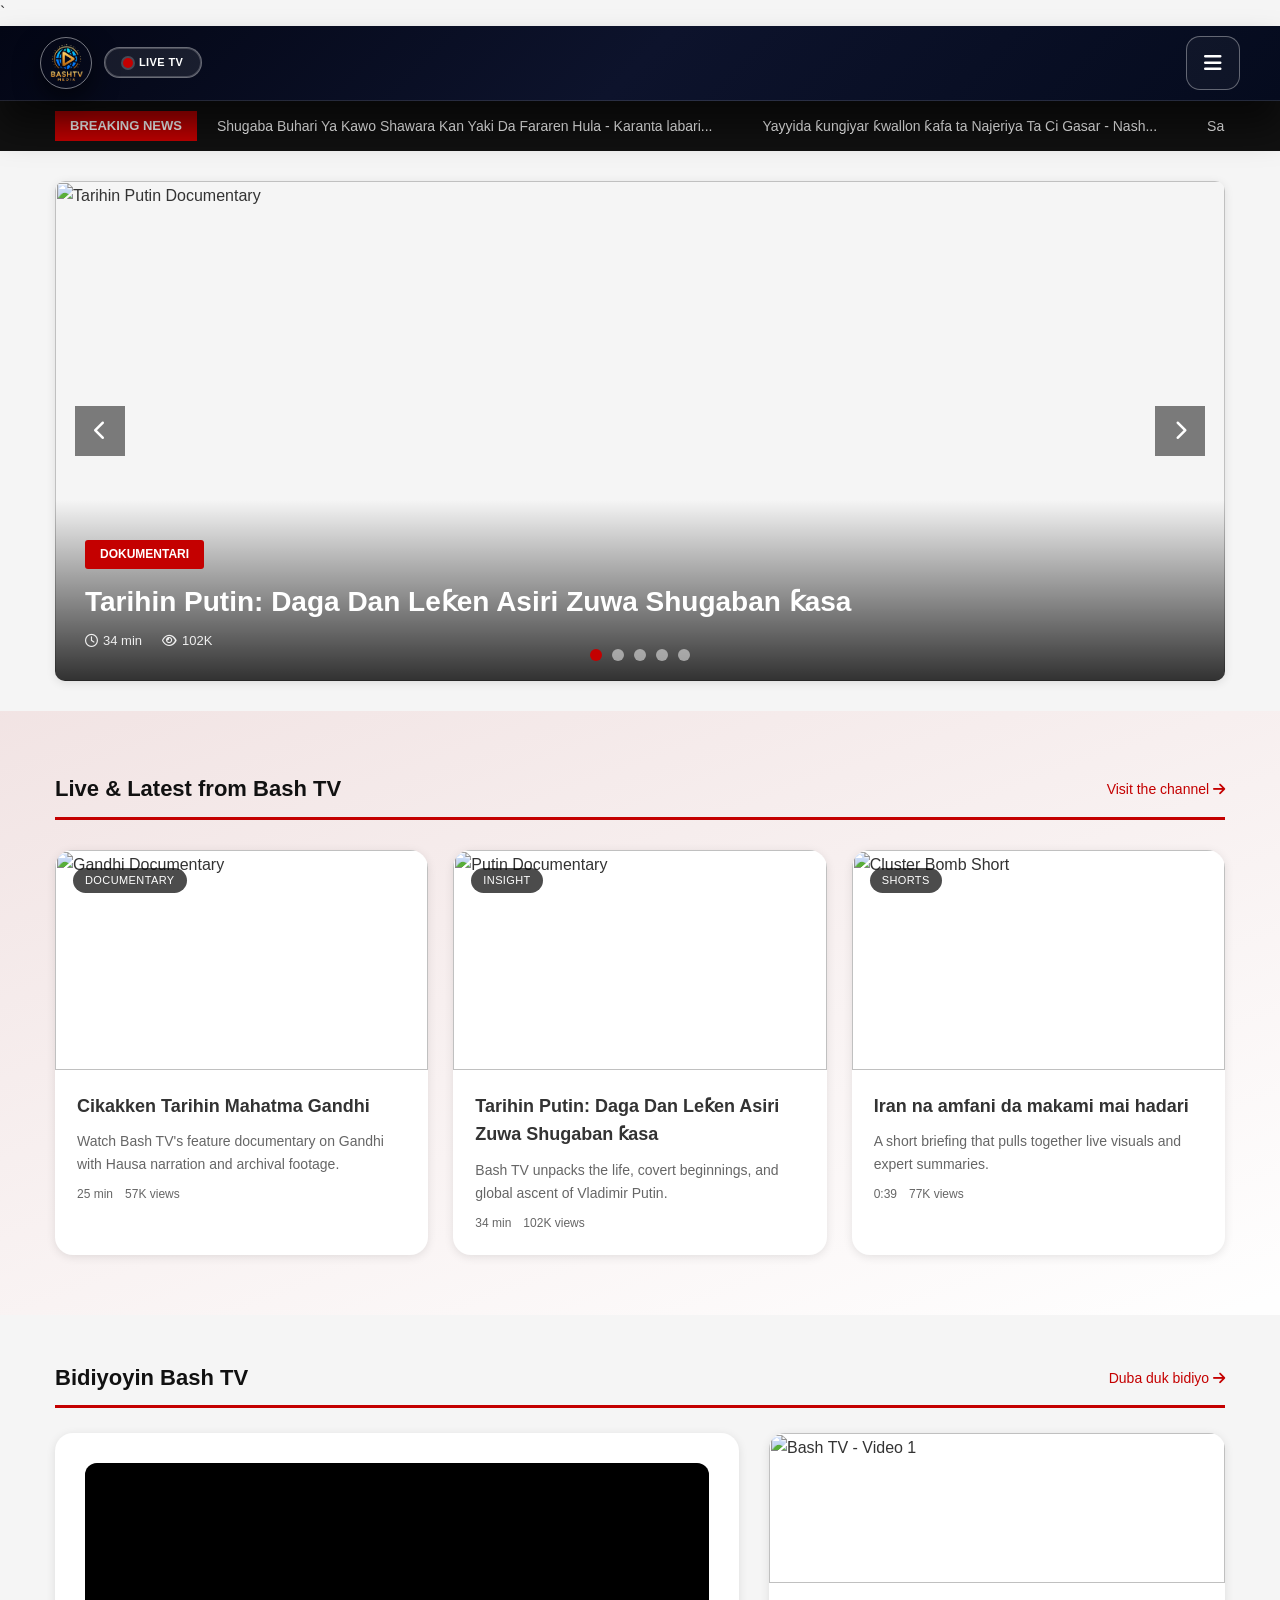
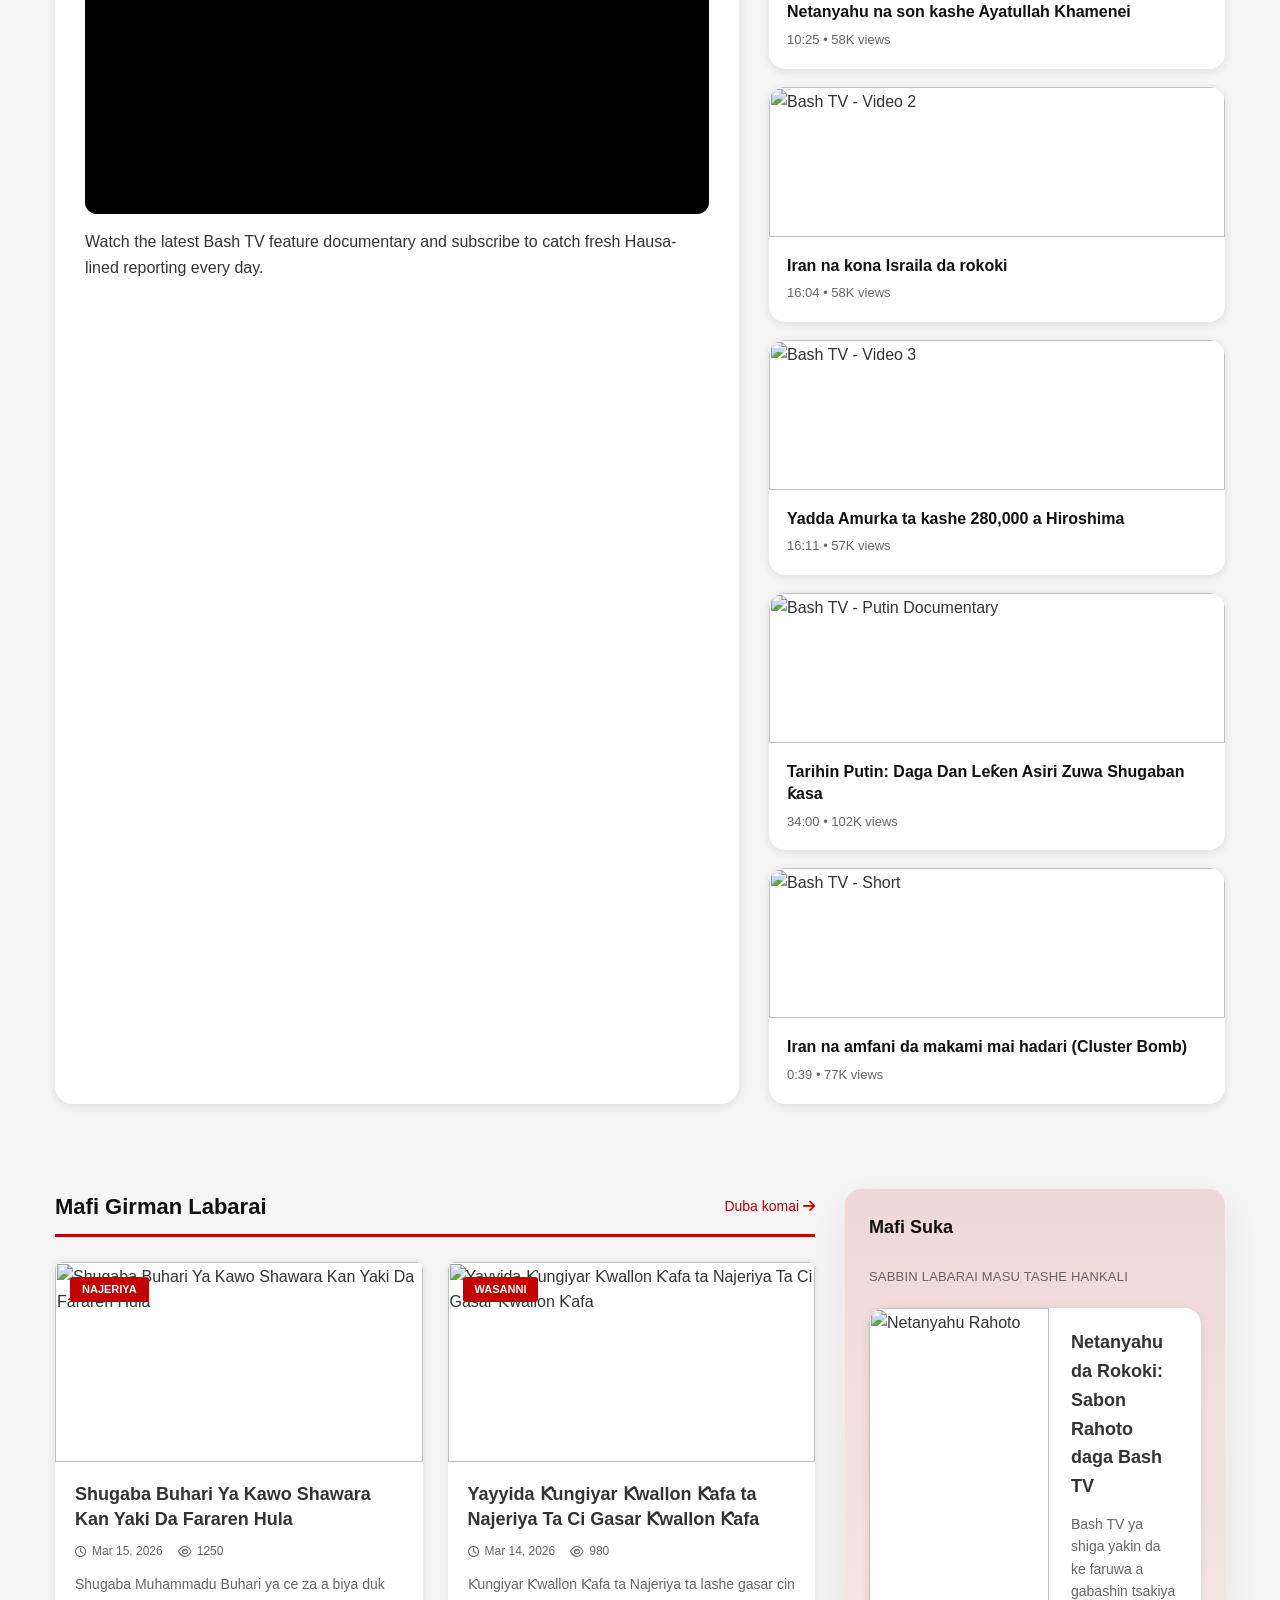
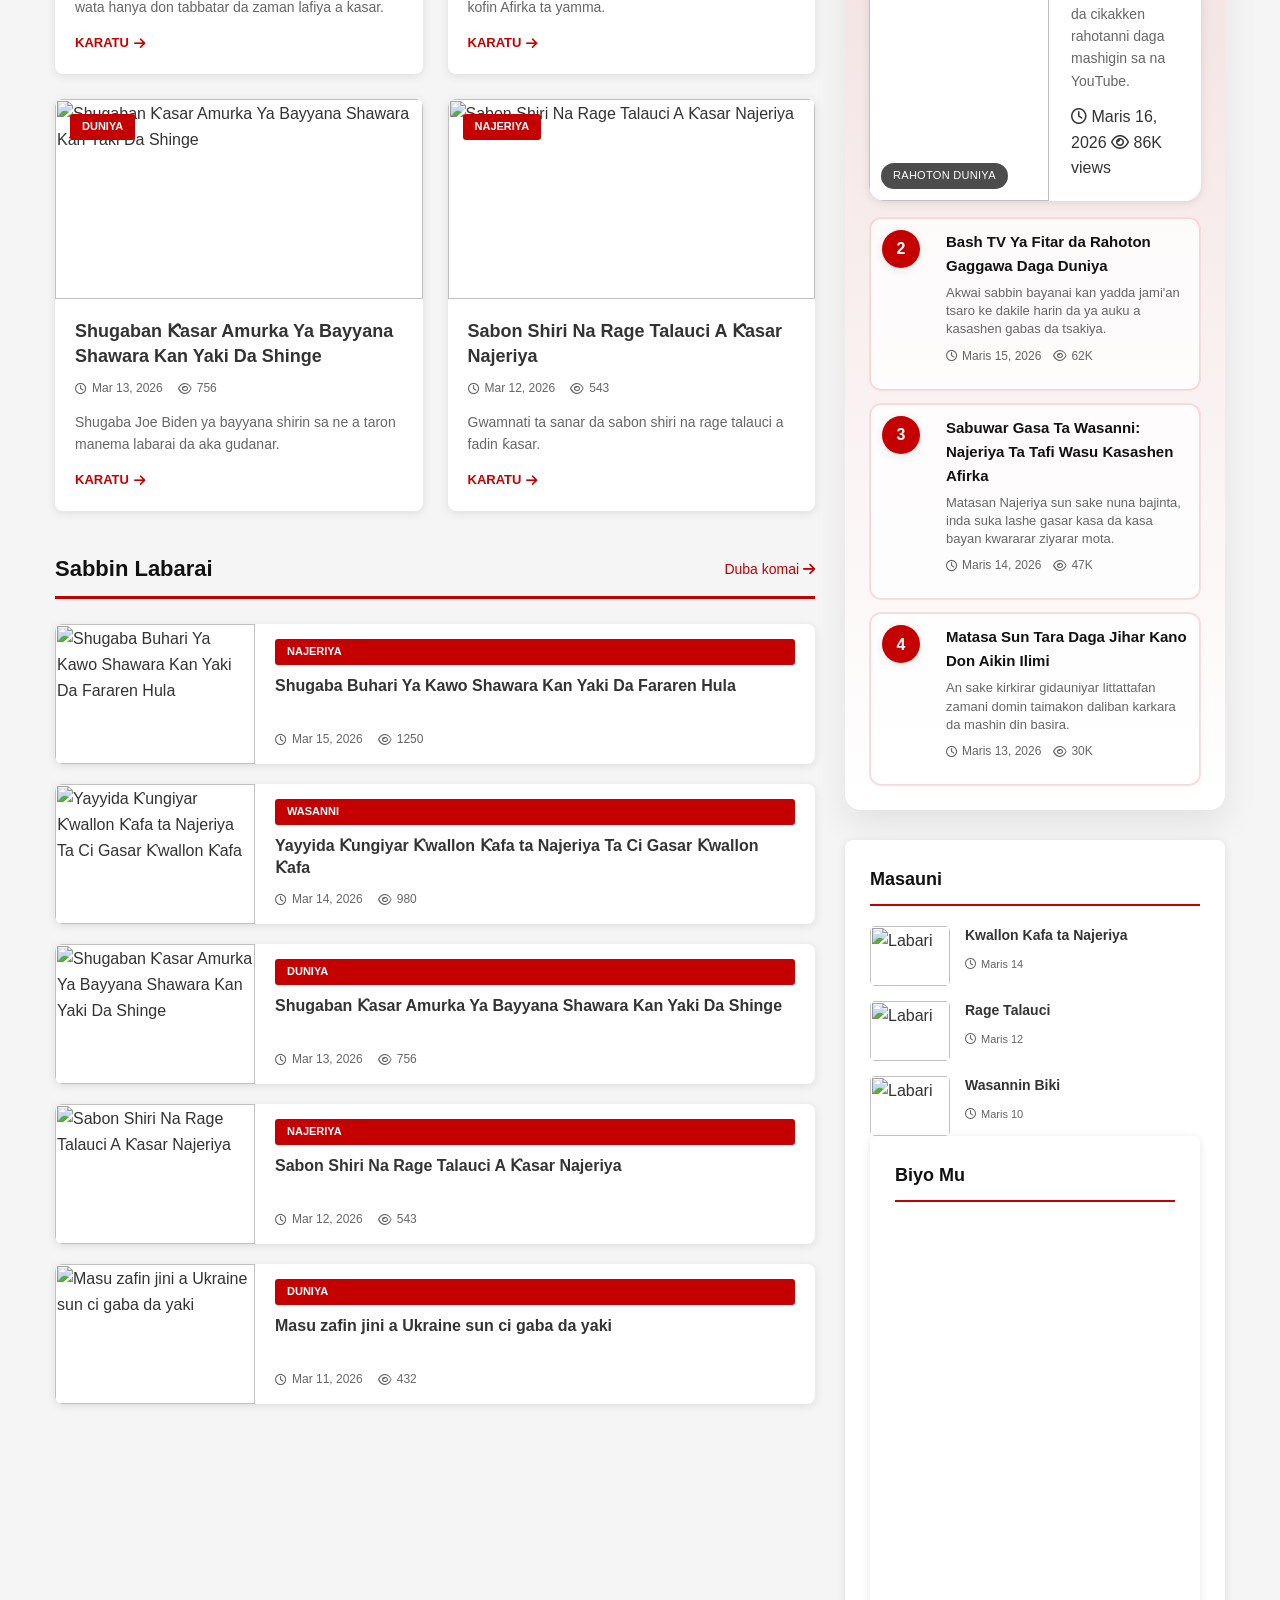
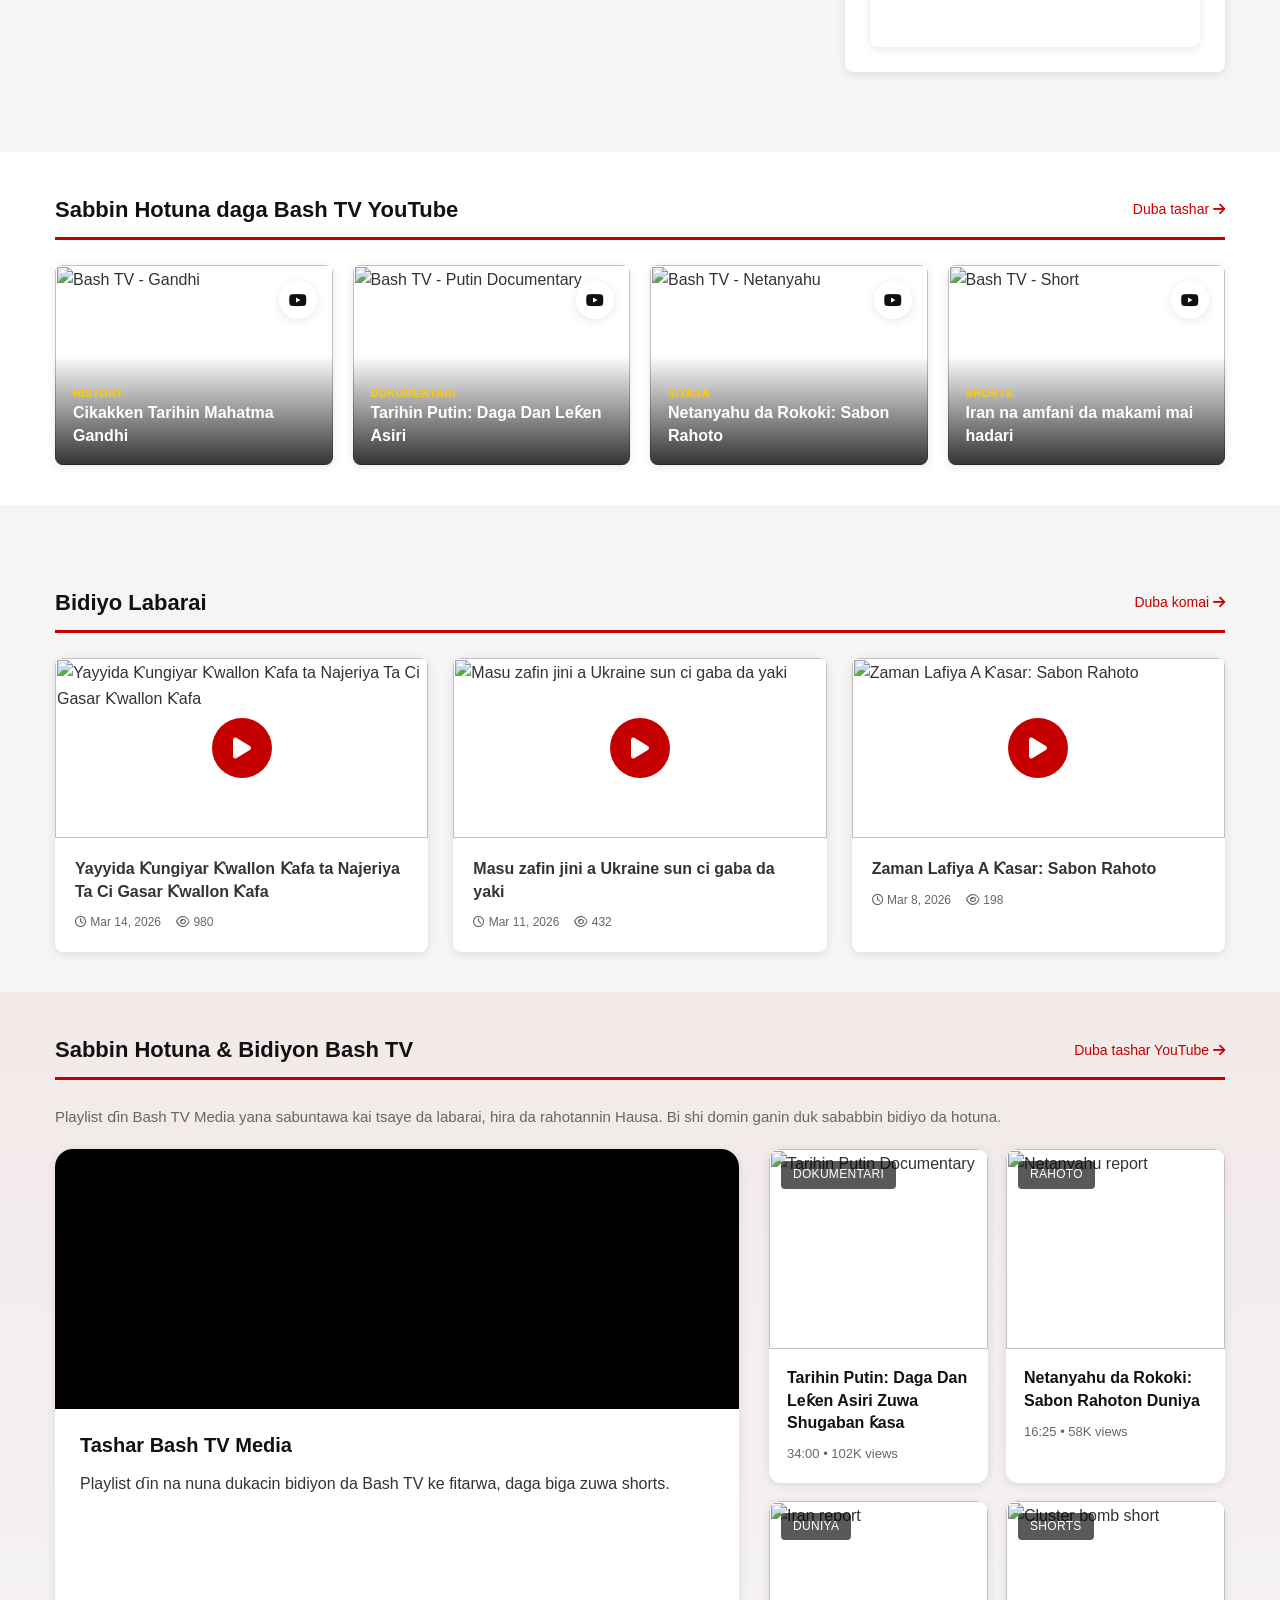
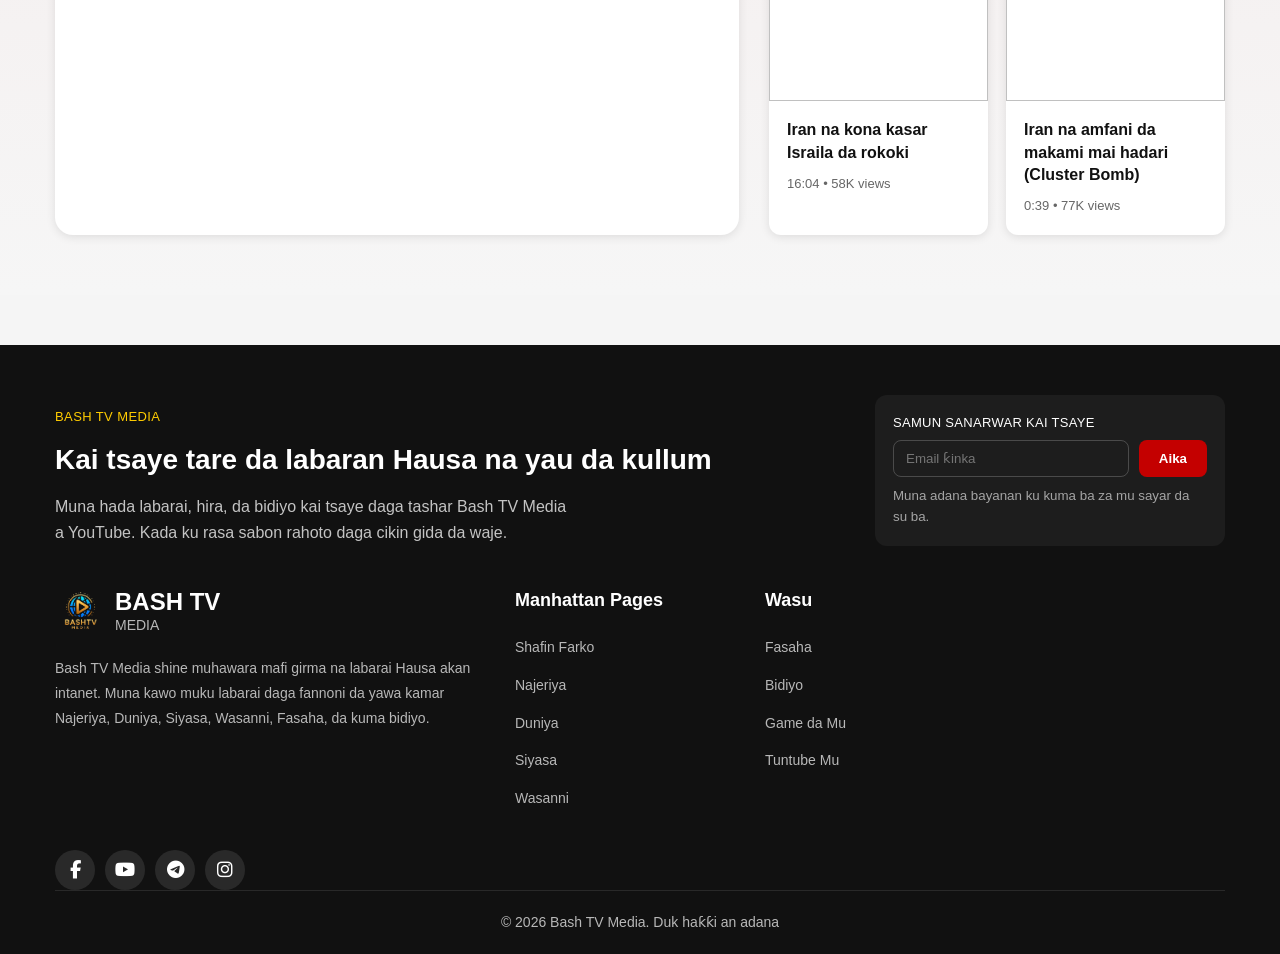
==== commit 5ee26de6: "bicl" ====
--- a/index.html
+++ b/index.html
@@ -40,11 +40,15 @@
                 <i class="fas fa-times"></i>
             </button>
             <ul>
-                <li><a href="index.html">In Focus</a></li>
-                <li><a href="category.html?cat=Iran">Iran war</a></li>
-                <li><a href="category.html?cat=German+politics">German politics</a></li>
-                <li><a href="category.html?cat=Golp">Golp country</a></li>
-                <li><a href="category.html?cat=Ukraine">Ukraine</a></li>
+                <li><a href="index.html">Shafin Farko</a></li>
+                <li><a href="category.html?cat=Najeriya">Najeriya</a></li>
+                <li><a href="category.html?cat=Duniya">Duniya</a></li>
+                <li><a href="category.html?cat=Siyasa">Siyasa</a></li>
+                <li><a href="category.html?cat=Wasanni">Wasanni</a></li>
+                <li><a href="category.html?cat=Fasaha">Fasaha</a></li>
+                <li><a href="category.html?cat=Bidiyo">Bidiyo</a></li>
+                <li><a href="about.html">Game da Mu</a></li>
+                <li><a href="contact.html">Tuntube Mu</a></li>
             </ul>
         </div>
     </header>
@@ -700,7 +704,7 @@
         </div>
     </section>
     <!-- Footer -->
-<footer class="footer">
+    <footer class="footer">
         <div class="container">
             <div class="footer-cta">
                 <div>
@@ -720,15 +724,10 @@
             <div class="footer-grid">
                 <div class="footer-about">
                     <div class="logo">
+                        <img src="assets/images/logo.png" alt="Bash TV logo" class="footer-logo">
                         <div class="logo-text">BASH TV <span>MEDIA</span></div>
                     </div>
                     <p>Bash TV Media shine muhawara mafi girma na labarai Hausa akan intanet. Muna kawo muku labarai daga fannoni da yawa kamar Najeriya, Duniya, Siyasa, Wasanni, Fasaha, da kuma bidiyo.</p>
-                    <div class="footer-social">
-                        <a href="https://facebook.com/bashtvhausa" target="_blank" aria-label="Facebook"><i class="fab fa-facebook-f"></i></a>
-                        <a href="https://m.youtube.com/@bashtvmedia" target="_blank" aria-label="YouTube"><i class="fab fa-youtube"></i></a>
-                        <a href="https://t.me/bashtvmedia" target="_blank" aria-label="Telegram"><i class="fab fa-telegram"></i></a>
-                        <a href="https://www.instagram.com/bashtvmedia" target="_blank" aria-label="Instagram"><i class="fab fa-instagram"></i></a>
-                    </div>
                 </div>
                 <div class="footer-column">
                     <h3>Manhattan Pages</h3>
@@ -749,19 +748,15 @@
                         <li><a href="contact.html">Tuntube Mu</a></li>
                     </ul>
                 </div>
-                <div class="footer-column">
-                    <h3>Tuntube Mu</h3>
-                    <ul>
-                        <li><a href="mailto:abdulbasiruaahmad6@gmail.com"><i class="fas fa-envelope"></i> abdulbasiruaahmad6@gmail.com</a></li>
-                        <li><a href="https://facebook.com/bashtvhausa" target="_blank"><i class="fab fa-facebook-f"></i> Facebook</a></li>
-                        <li><a href="https://m.youtube.com/@bashtvmedia" target="_blank"><i class="fab fa-youtube"></i> YouTube</a></li>
-                        <li><a href="https://t.me/bashtvmedia" target="_blank"><i class="fab fa-telegram"></i> Telegram</a></li>
-                        <li><a href="https://www.instagram.com/bashtvmedia" target="_blank"><i class="fab fa-instagram"></i> Instagram</a></li>
-                    </ul>
-                </div>
+            </div>
+            <div class="footer-social">
+                <a href="https://facebook.com/bashtvhausa" target="_blank" aria-label="Facebook"><i class="fab fa-facebook-f"></i></a>
+                <a href="https://m.youtube.com/@bashtvmedia" target="_blank" aria-label="YouTube"><i class="fab fa-youtube"></i></a>
+                <a href="https://t.me/bashtvmedia" target="_blank" aria-label="Telegram"><i class="fab fa-telegram"></i></a>
+                <a href="https://www.instagram.com/bashtvmedia" target="_blank" aria-label="Instagram"><i class="fab fa-instagram"></i></a>
             </div>
             <div class="footer-bottom">
-                <p>&copy; 2026 Bash TV Media. Duk haƙƙi an adana su. | <a href="#">Sirrin Yanar Gizo</a></p>
+                <p>© 2026 Bash TV Media. Duk haƙƙi an adana</p>
             </div>
         </div>
     </footer>
--- a/assets/css/style.css
+++ b/assets/css/style.css
@@ -1863,6 +1863,16 @@
 
 .footer-about .logo {
     margin-bottom: 20px;
+    display: flex;
+    align-items: center;
+    gap: 10px;
+}
+
+.footer-logo {
+    width: 48px;
+    height: 48px;
+    object-fit: cover;
+    border-radius: 12px;
 }
 
 .footer-about .logo-text {
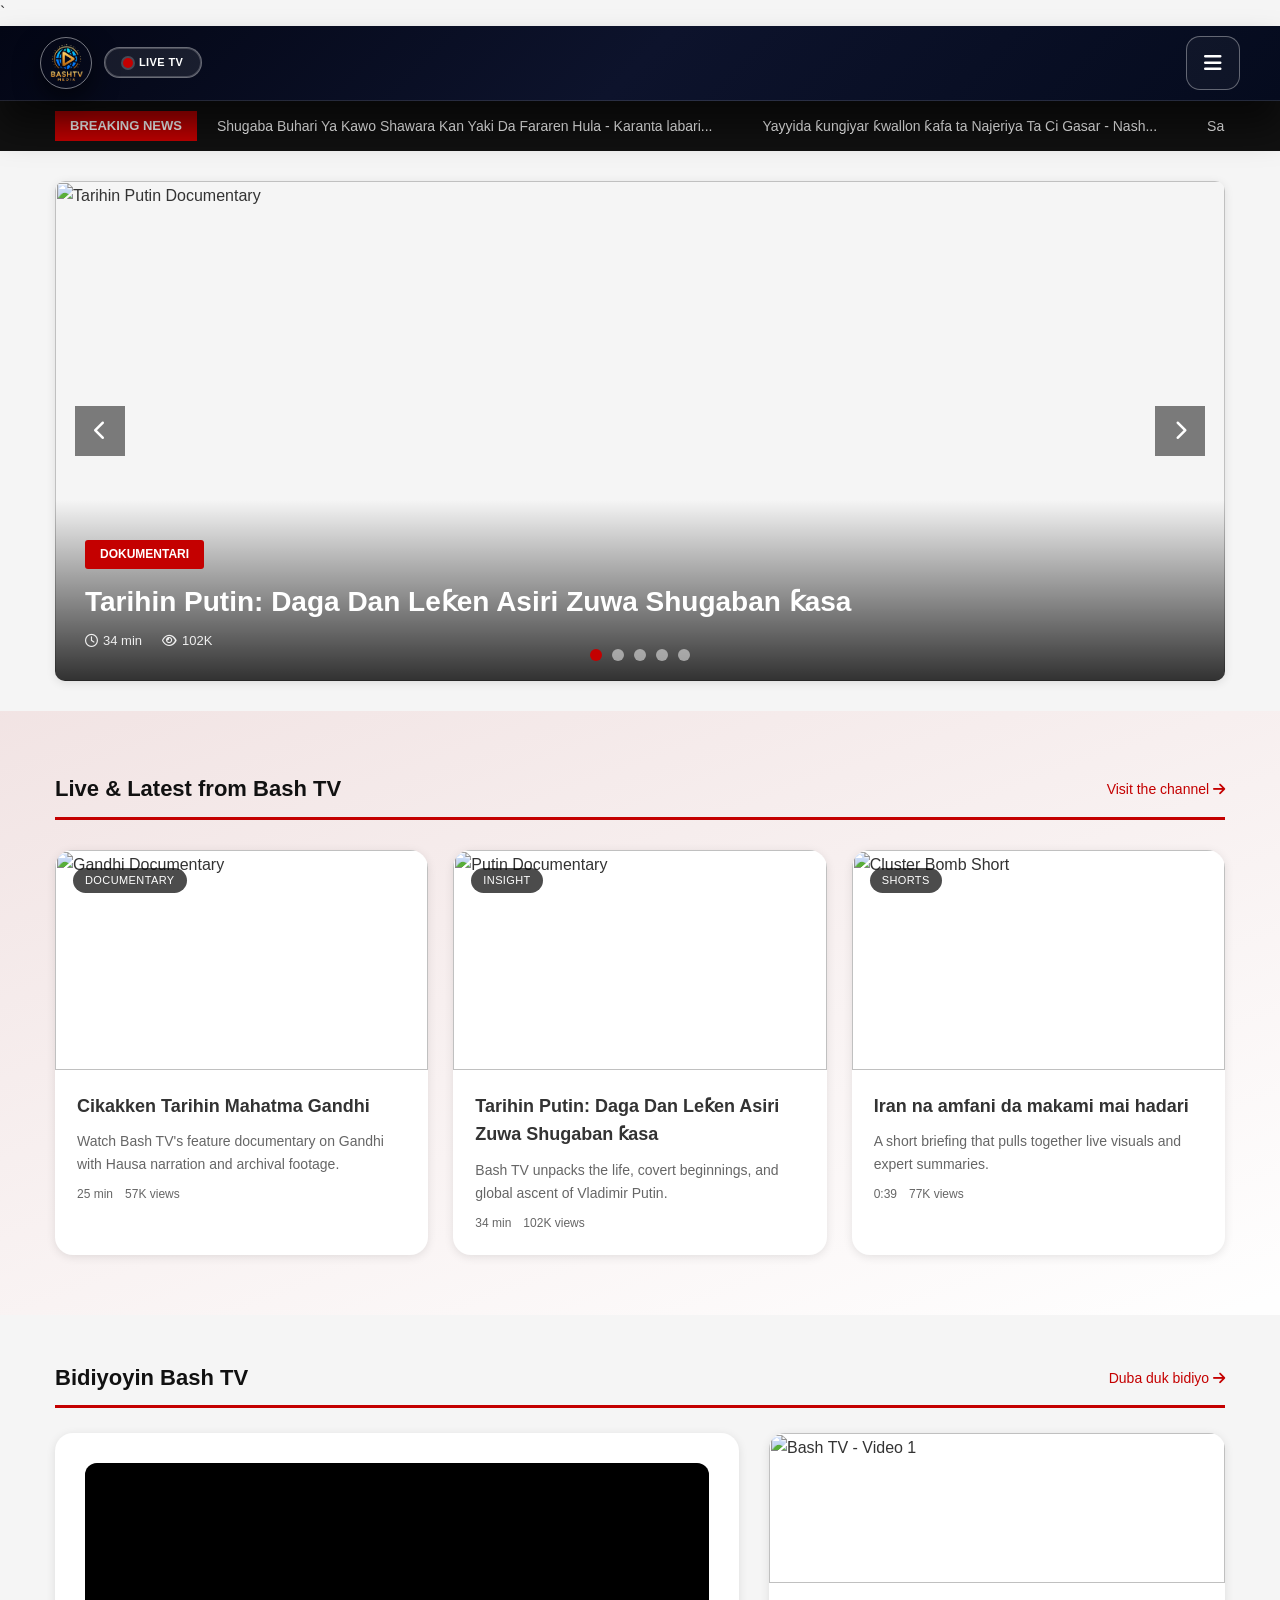
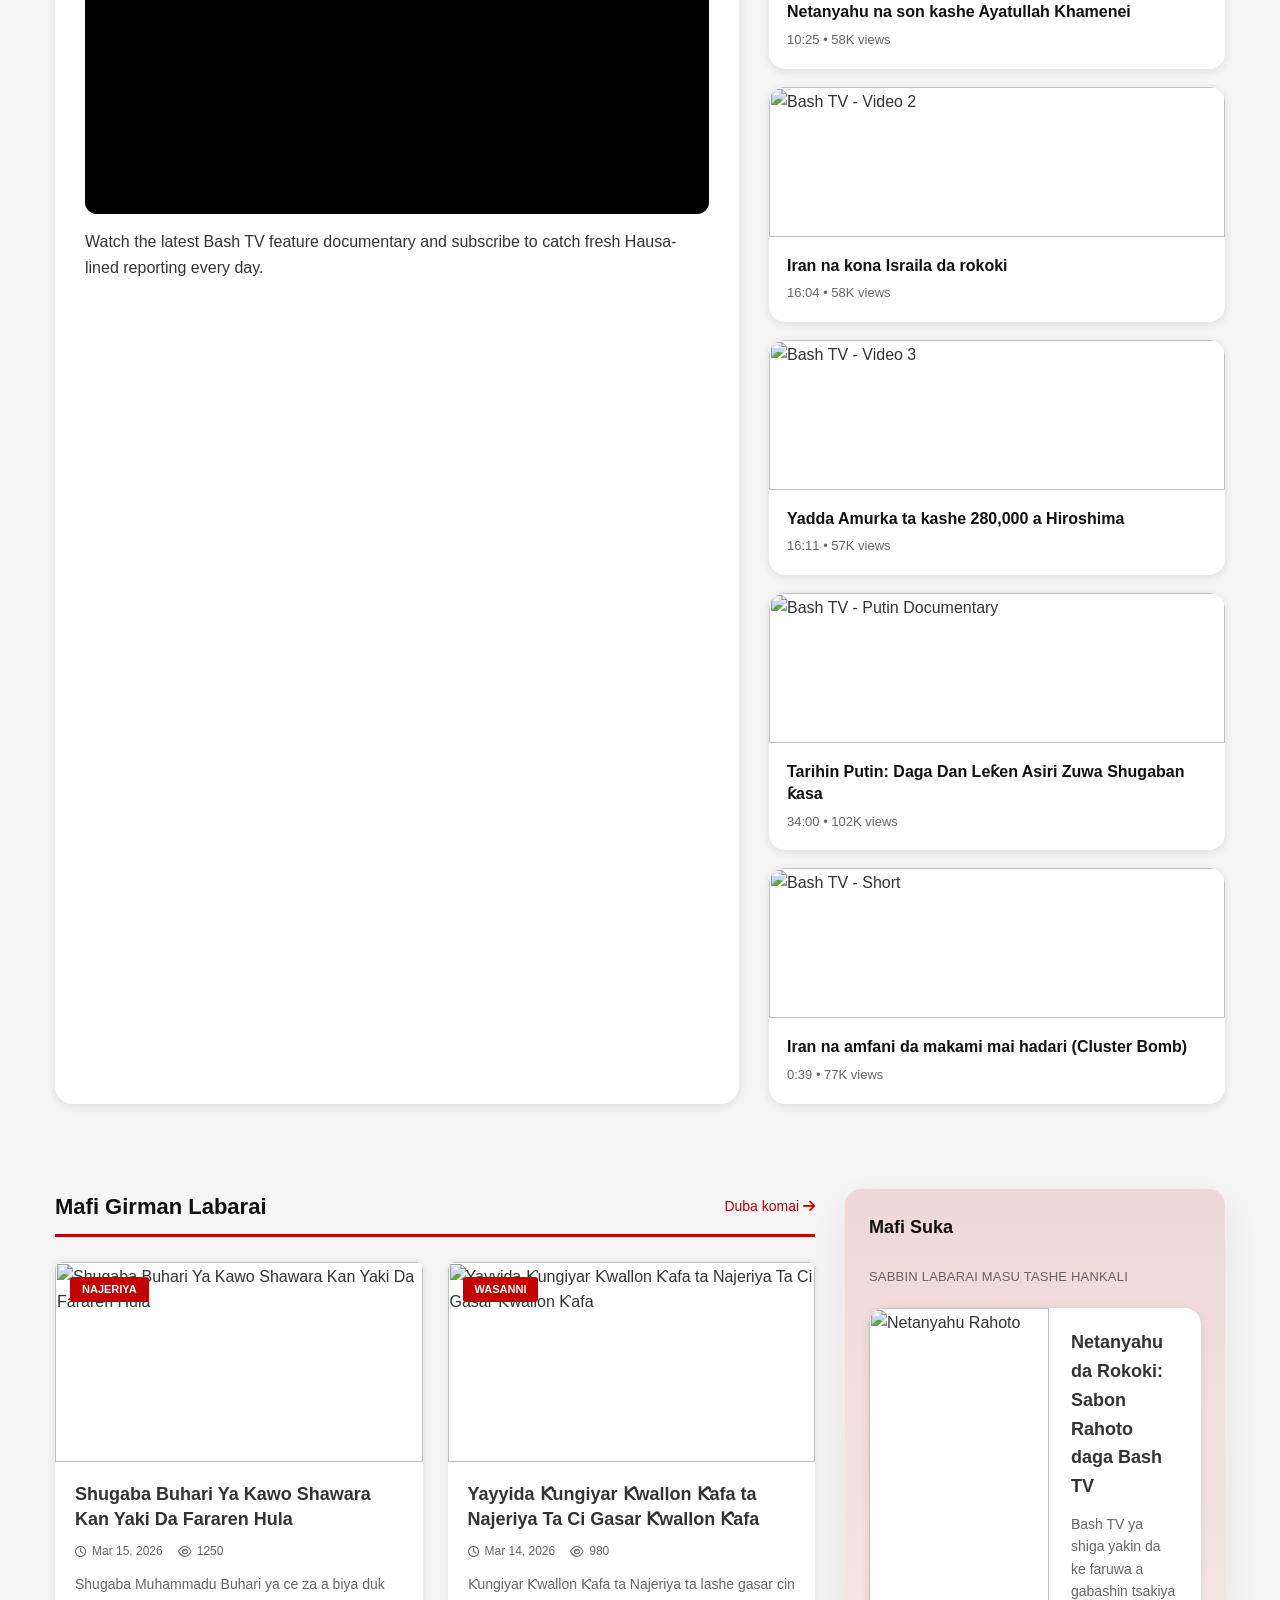
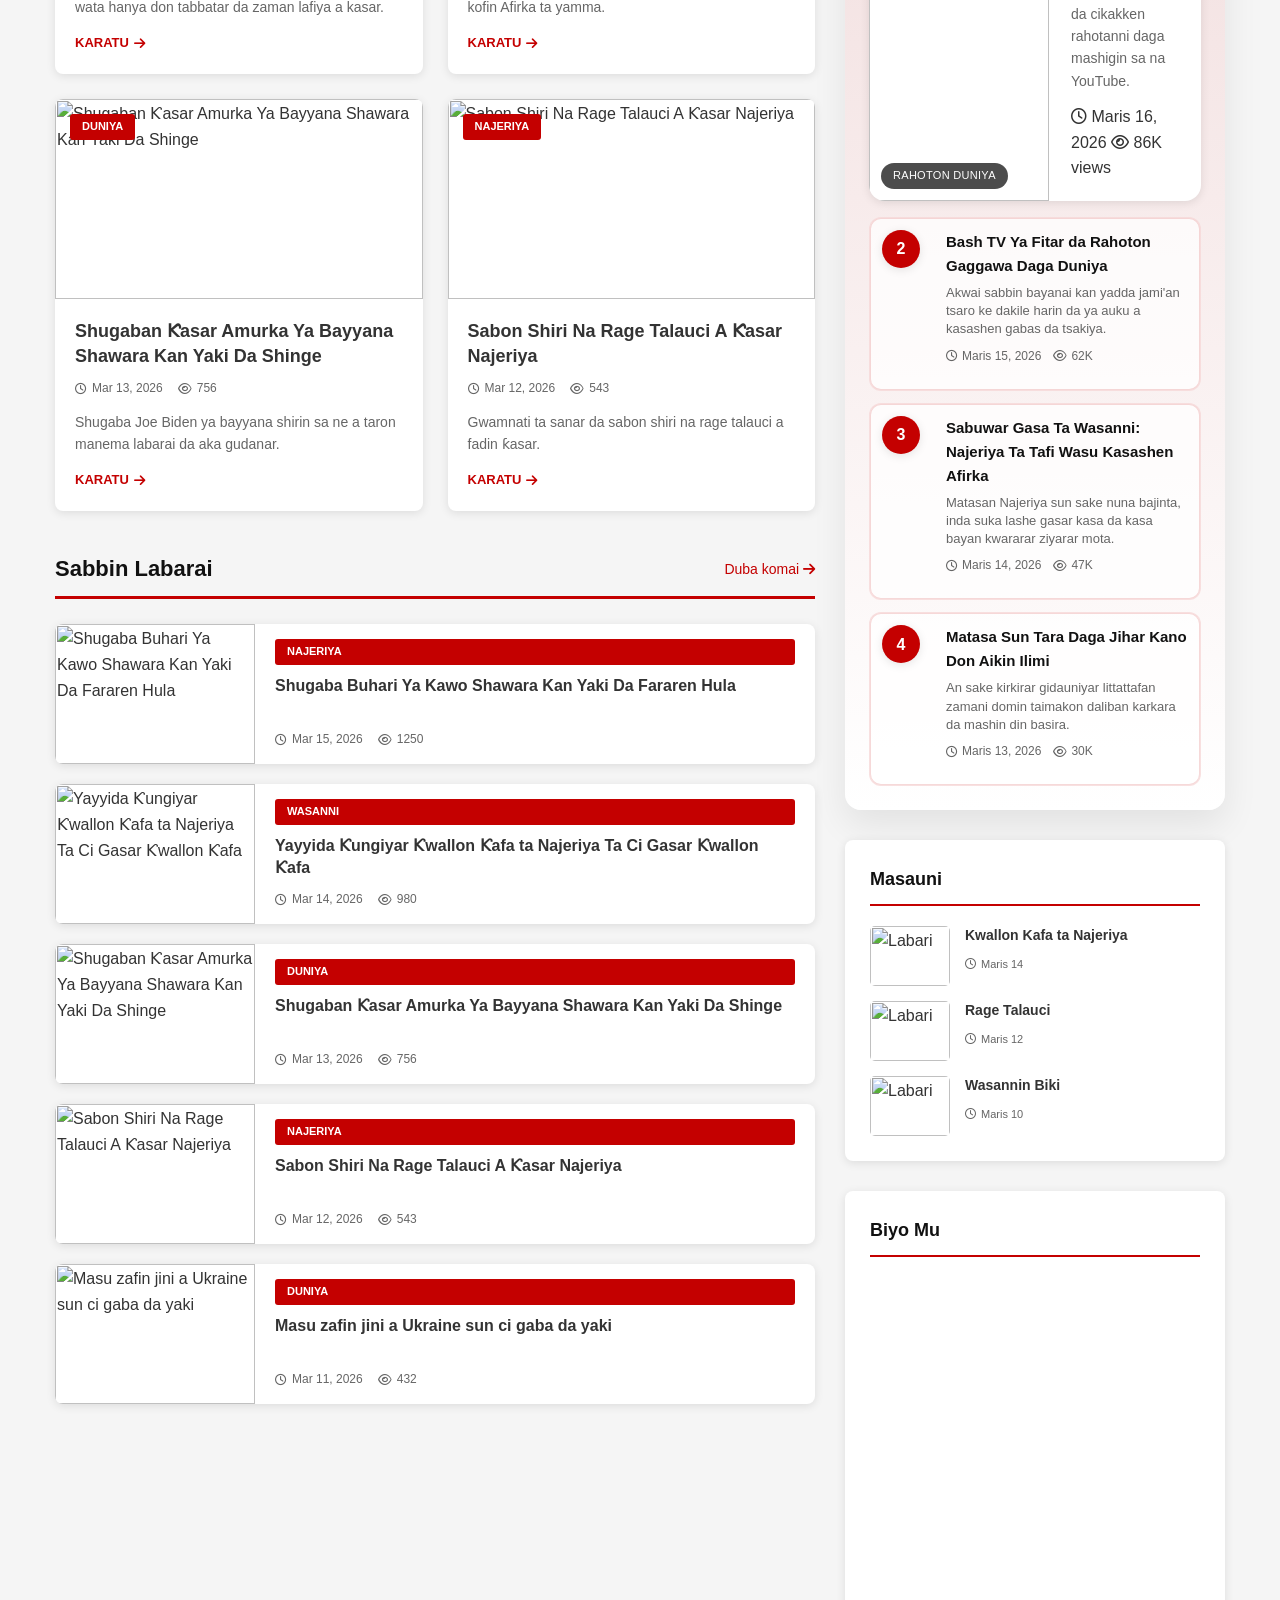
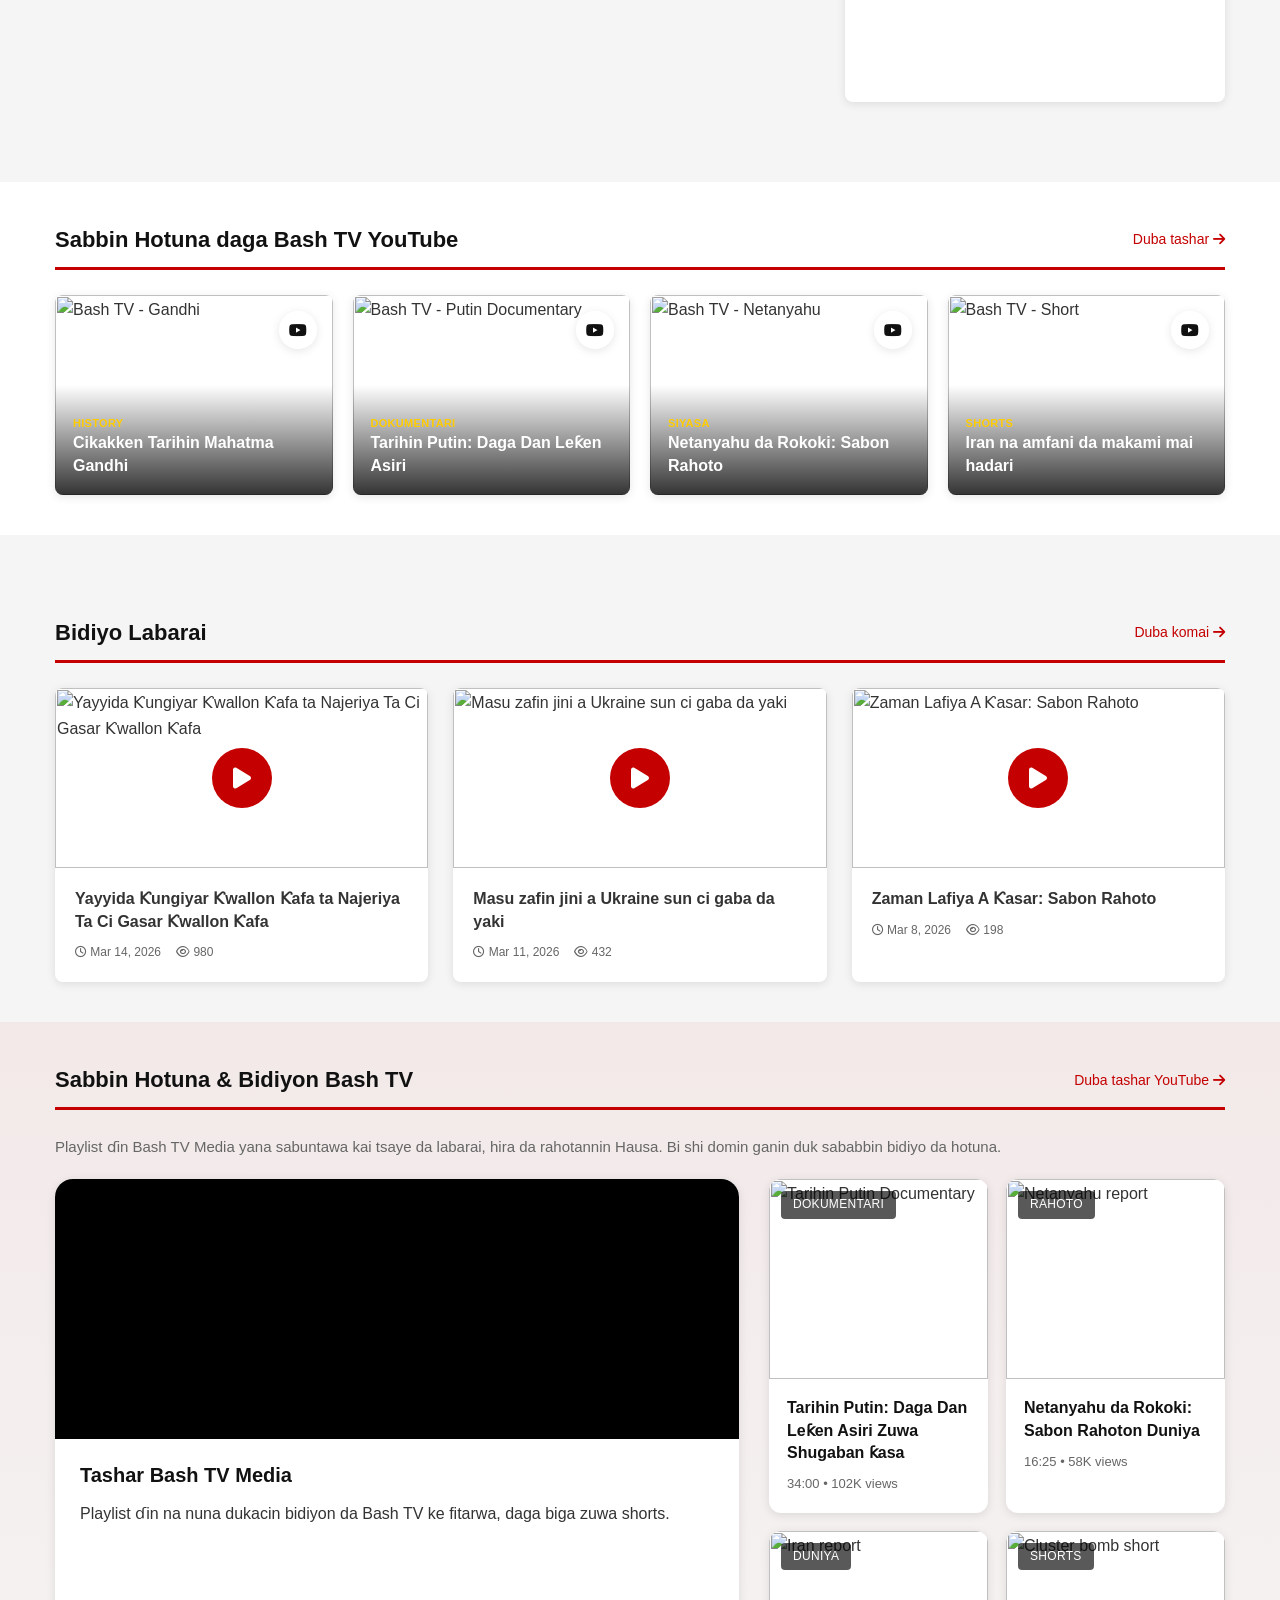
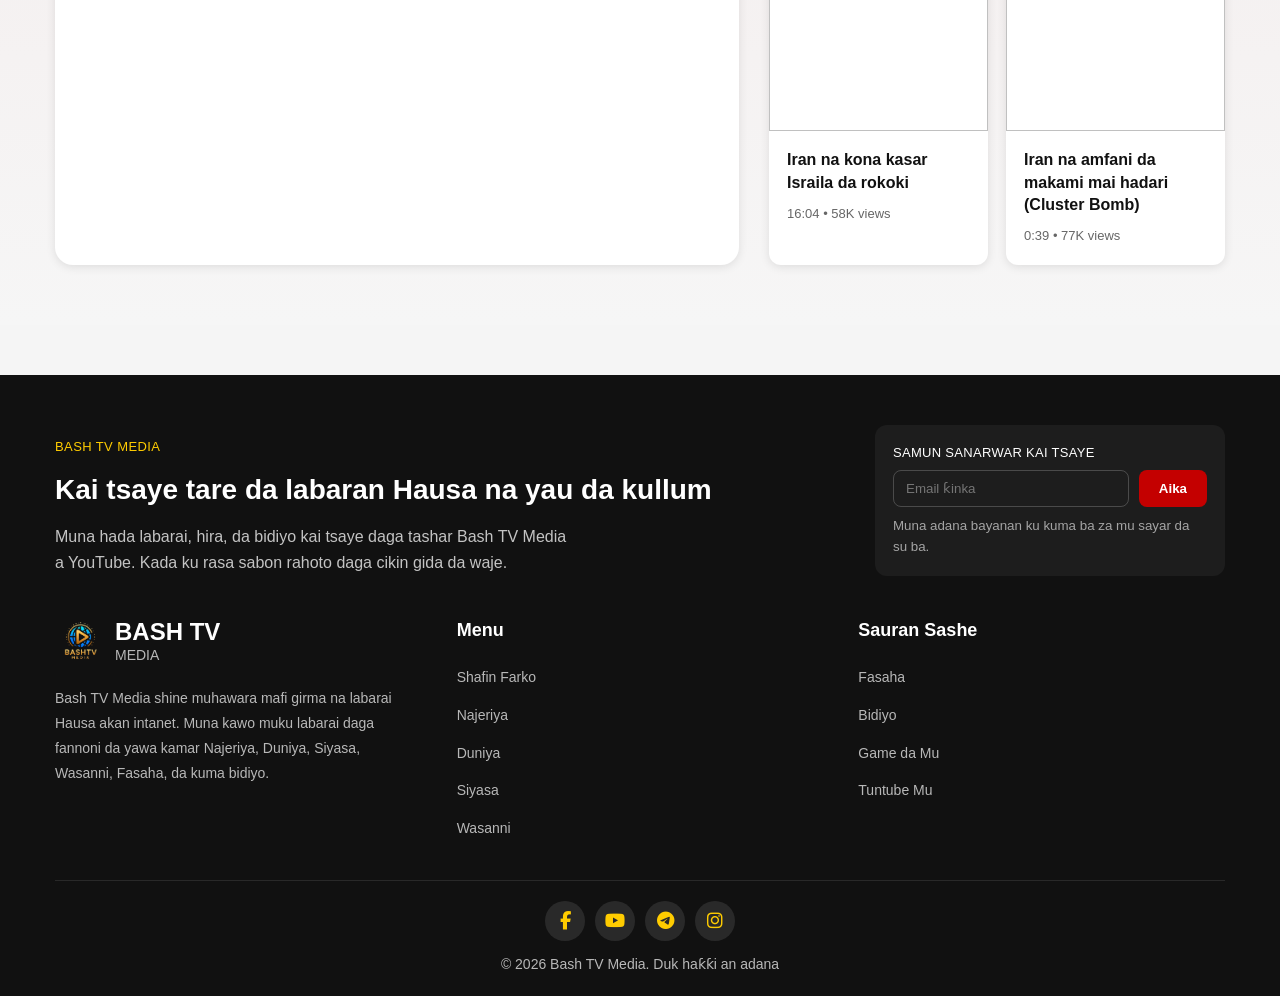
==== commit 49a7e5d6: "up" ====
--- a/index.html
+++ b/index.html
@@ -10,10 +10,10 @@
     <meta property="og:description" content="Mu Shawara Mafi Girma na Labarai Hausa">
     <meta property="og:type" content="website">
     <meta property="og:url" content="https://bashtvmedia.com">
-    <meta property="og:image" content="assets/images/logo/logo.png">
+    <meta property="og:image" content="assets/images/logo.png">
     <meta name="twitter:card" content="summary_large_image">
     <title>Bash TV Media - Labarai Hausa</title>
-    <link rel="icon" type="image/png" href="assets/images/logo/favicon.png">
+    <link rel="icon" type="image/png" href="assets/images/logo.png">
     <link rel="stylesheet" href="https://cdnjs.cloudflare.com/ajax/libs/font-awesome/6.5.0/css/all.min.css">
     <link rel="stylesheet" href="assets/css/style.css">
     <link rel="stylesheet" href="assets/css/responsive.css">
@@ -458,7 +458,7 @@
                     </div>
                     
                     <!-- Popular News -->
-                    <div class="sidebar-widget">
+                    <div class="sidebar-widget popular-widget">
                         <h3 class="sidebar-widget-title">Masauni</h3>
                         <div class="popular-news-list">
                             <div class="popular-item">
@@ -488,14 +488,16 @@
                                     <div class="news-card-meta"><span><i class="far fa-clock"></i> Maris 10</span></div>
                                 </div>
                             </div>
+                        </div>
                     </div>
                     
                     <!-- Facebook Page Embed -->
                     <div class="sidebar-widget">
                         <h3 class="sidebar-widget-title">Biyo Mu</h3>
                         <div class="facebook-page-embed">
-                            <iframe src="https://www.facebook.com/plugins/page.php?href=https%3A%2F%2Fm.facebook.com%2Fbashtvhausa%2F&tabs=timeline&width=300&height=400&small_header=false&adapt_container_width=true&hide_cover=false&show_facepile=true&appId" width="300" height="400" style="border:none;overflow:hidden" scrolling="no" frameborder="0" allowfullscreen="true" allow="autoplay; clipboard-write; encrypted-media; picture-in-picture; web-share"></iframe>
-                        </div>
+                            <iframe src="https://www.facebook.com/plugins/page.php?href=https%3A%2F%2Fm.facebook.com%2Fbashtvhausa%2F&tabs=timeline&height=400&small_header=false&adapt_container_width=true&hide_cover=false&show_facepile=true&appId" width="100%" height="400" style="border:none;overflow:hidden" scrolling="no" frameborder="0" allowfullscreen="true" allow="autoplay; clipboard-write; encrypted-media; picture-in-picture; web-share"></iframe>
+                        </div>
+                    </div>
                 </aside>
             </div>
     </main>
@@ -730,7 +732,7 @@
                     <p>Bash TV Media shine muhawara mafi girma na labarai Hausa akan intanet. Muna kawo muku labarai daga fannoni da yawa kamar Najeriya, Duniya, Siyasa, Wasanni, Fasaha, da kuma bidiyo.</p>
                 </div>
                 <div class="footer-column">
-                    <h3>Manhattan Pages</h3>
+                    <h3>Menu</h3>
                     <ul>
                         <li><a href="index.html">Shafin Farko</a></li>
                         <li><a href="category.html?cat=Najeriya">Najeriya</a></li>
@@ -740,7 +742,7 @@
                     </ul>
                 </div>
                 <div class="footer-column">
-                    <h3>Wasu</h3>
+                    <h3>Sauran Sashe</h3>
                     <ul>
                         <li><a href="category.html?cat=Fasaha">Fasaha</a></li>
                         <li><a href="category.html?cat=Bidiyo">Bidiyo</a></li>
@@ -749,13 +751,13 @@
                     </ul>
                 </div>
             </div>
-            <div class="footer-social">
-                <a href="https://facebook.com/bashtvhausa" target="_blank" aria-label="Facebook"><i class="fab fa-facebook-f"></i></a>
-                <a href="https://m.youtube.com/@bashtvmedia" target="_blank" aria-label="YouTube"><i class="fab fa-youtube"></i></a>
-                <a href="https://t.me/bashtvmedia" target="_blank" aria-label="Telegram"><i class="fab fa-telegram"></i></a>
-                <a href="https://www.instagram.com/bashtvmedia" target="_blank" aria-label="Instagram"><i class="fab fa-instagram"></i></a>
-            </div>
             <div class="footer-bottom">
+                <div class="footer-social">
+                    <a href="https://facebook.com/bashtvhausa" target="_blank" aria-label="Facebook"><i class="fab fa-facebook-f"></i></a>
+                    <a href="https://m.youtube.com/@bashtvmedia" target="_blank" aria-label="YouTube"><i class="fab fa-youtube"></i></a>
+                    <a href="https://t.me/bashtvmedia" target="_blank" aria-label="Telegram"><i class="fab fa-telegram"></i></a>
+                    <a href="https://www.instagram.com/bashtvmedia" target="_blank" aria-label="Instagram"><i class="fab fa-instagram"></i></a>
+                </div>
                 <p>© 2026 Bash TV Media. Duk haƙƙi an adana</p>
             </div>
         </div>
--- a/assets/css/style.css
+++ b/assets/css/style.css
@@ -1856,9 +1856,10 @@
 
 .footer-grid {
     display: grid;
-    grid-template-columns: 2fr 1fr 1fr 1fr;
-    gap: 40px;
+    grid-template-columns: repeat(auto-fit, minmax(220px, 1fr));
+    gap: 35px;
     margin-bottom: 40px;
+    align-items: start;
 }
 
 .footer-about .logo {
@@ -1892,7 +1893,9 @@
 
 .footer-social {
     display: flex;
+    justify-content: center;
     gap: 10px;
+    flex-wrap: wrap;
 }
 
 .footer-social a {
@@ -1939,7 +1942,11 @@
 .footer-bottom {
     border-top: 1px solid rgba(255, 255, 255, 0.1);
     padding-top: 20px;
-    text-align: center;
+    margin-top: 10px;
+    display: flex;
+    flex-direction: column;
+    align-items: center;
+    gap: 12px;
     color: rgba(255, 255, 255, 0.7);
     font-size: 14px;
 }
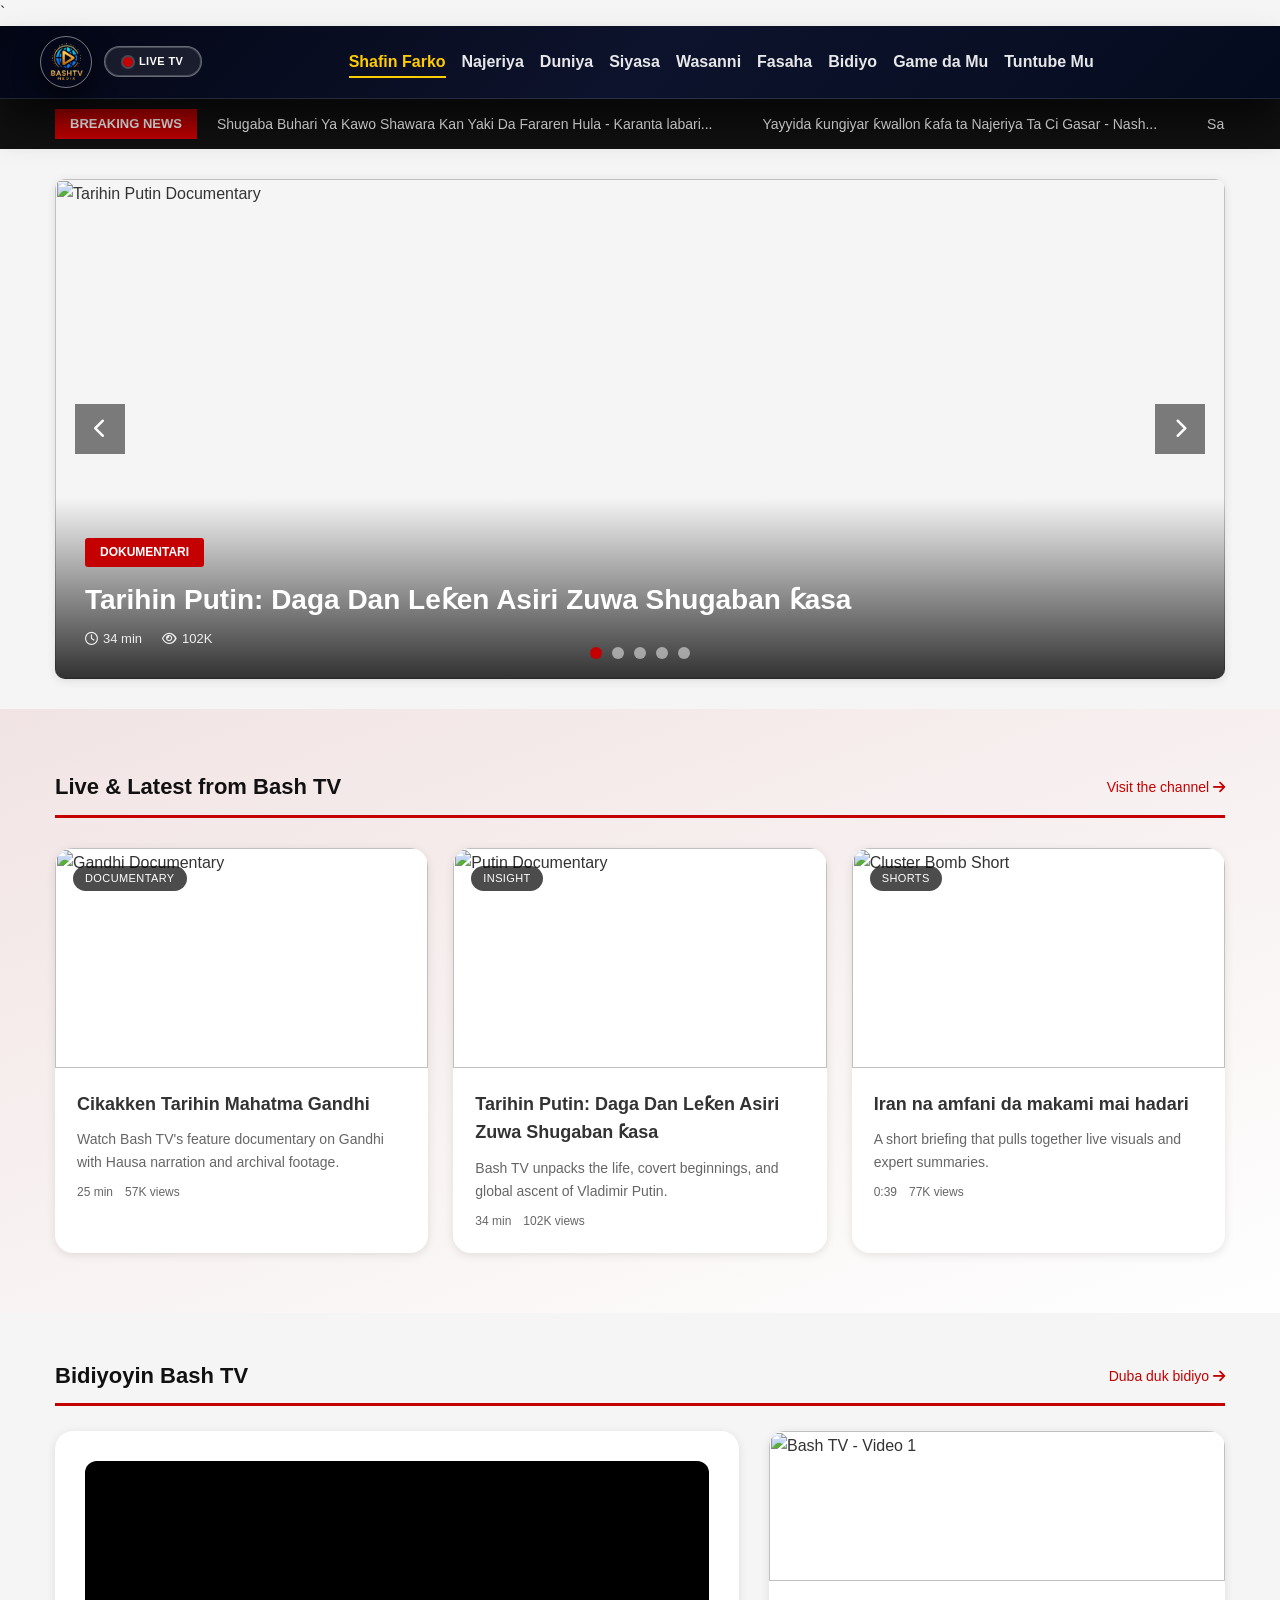
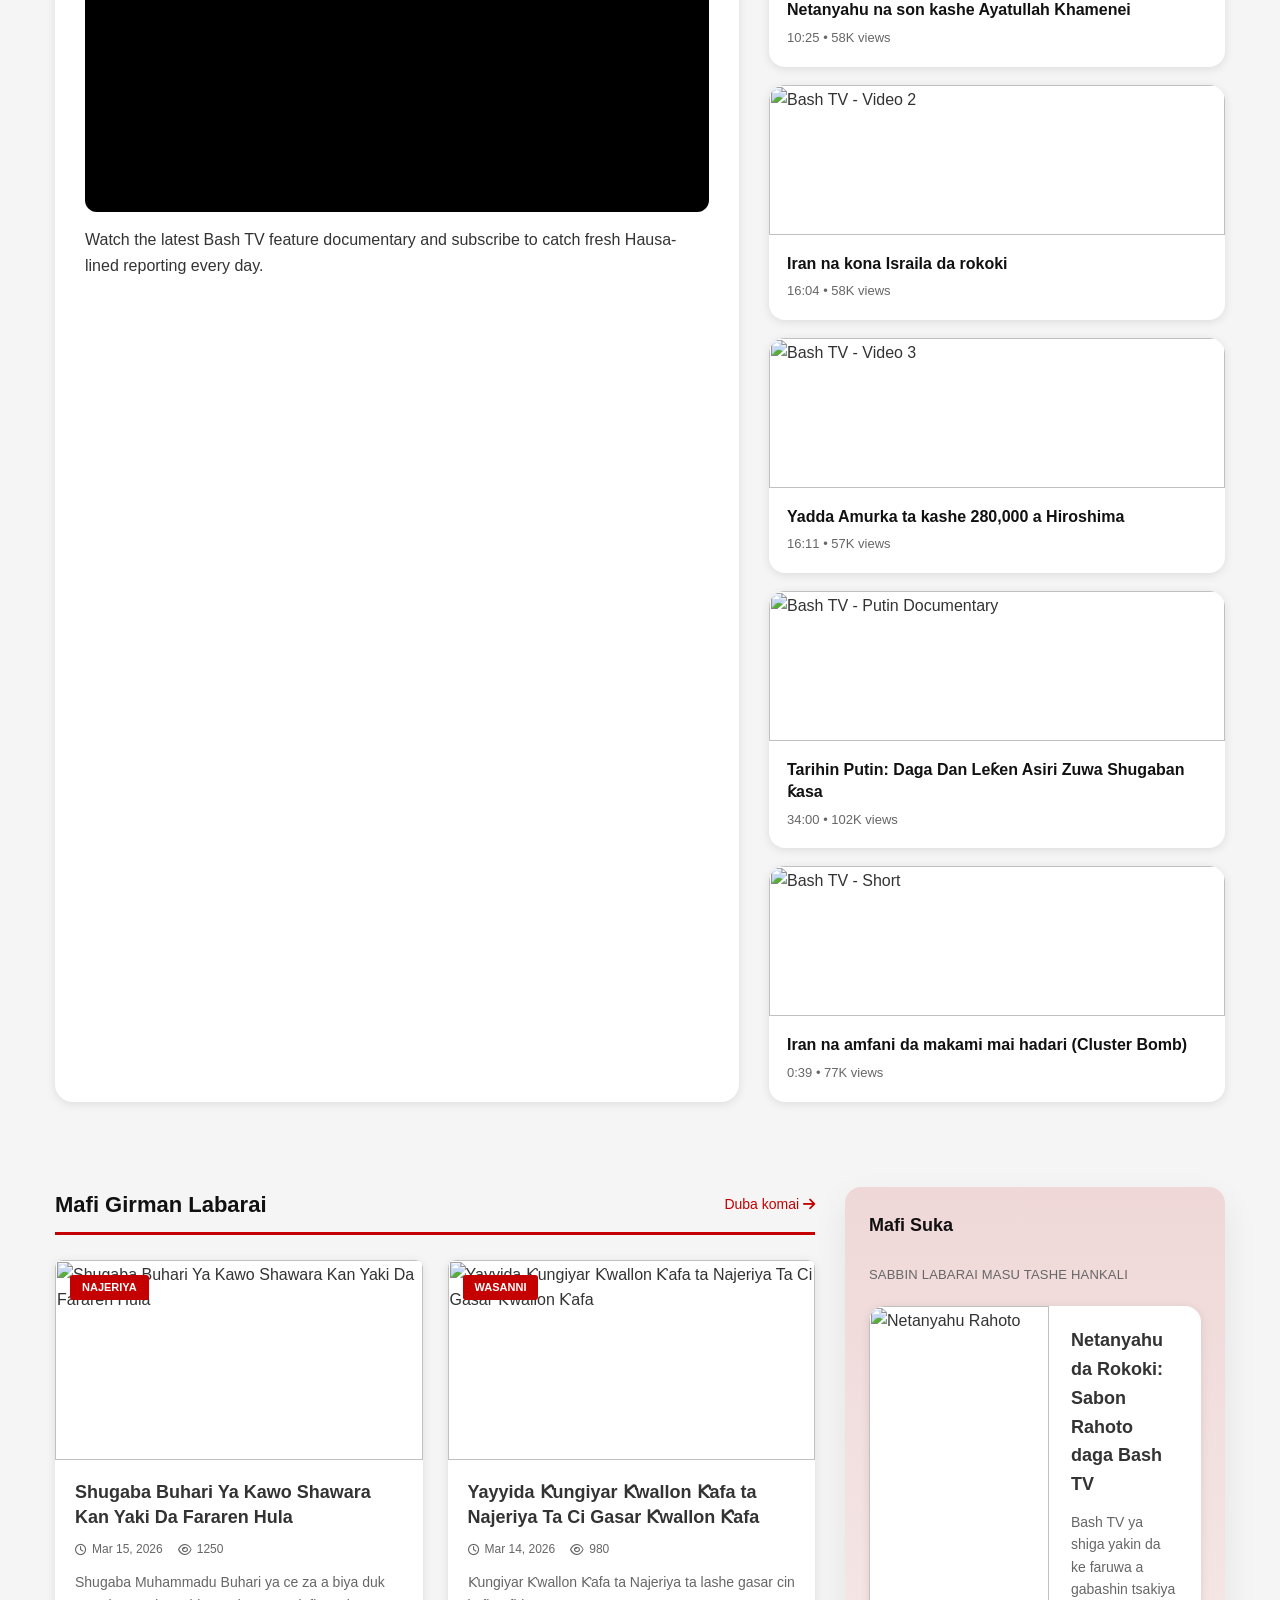
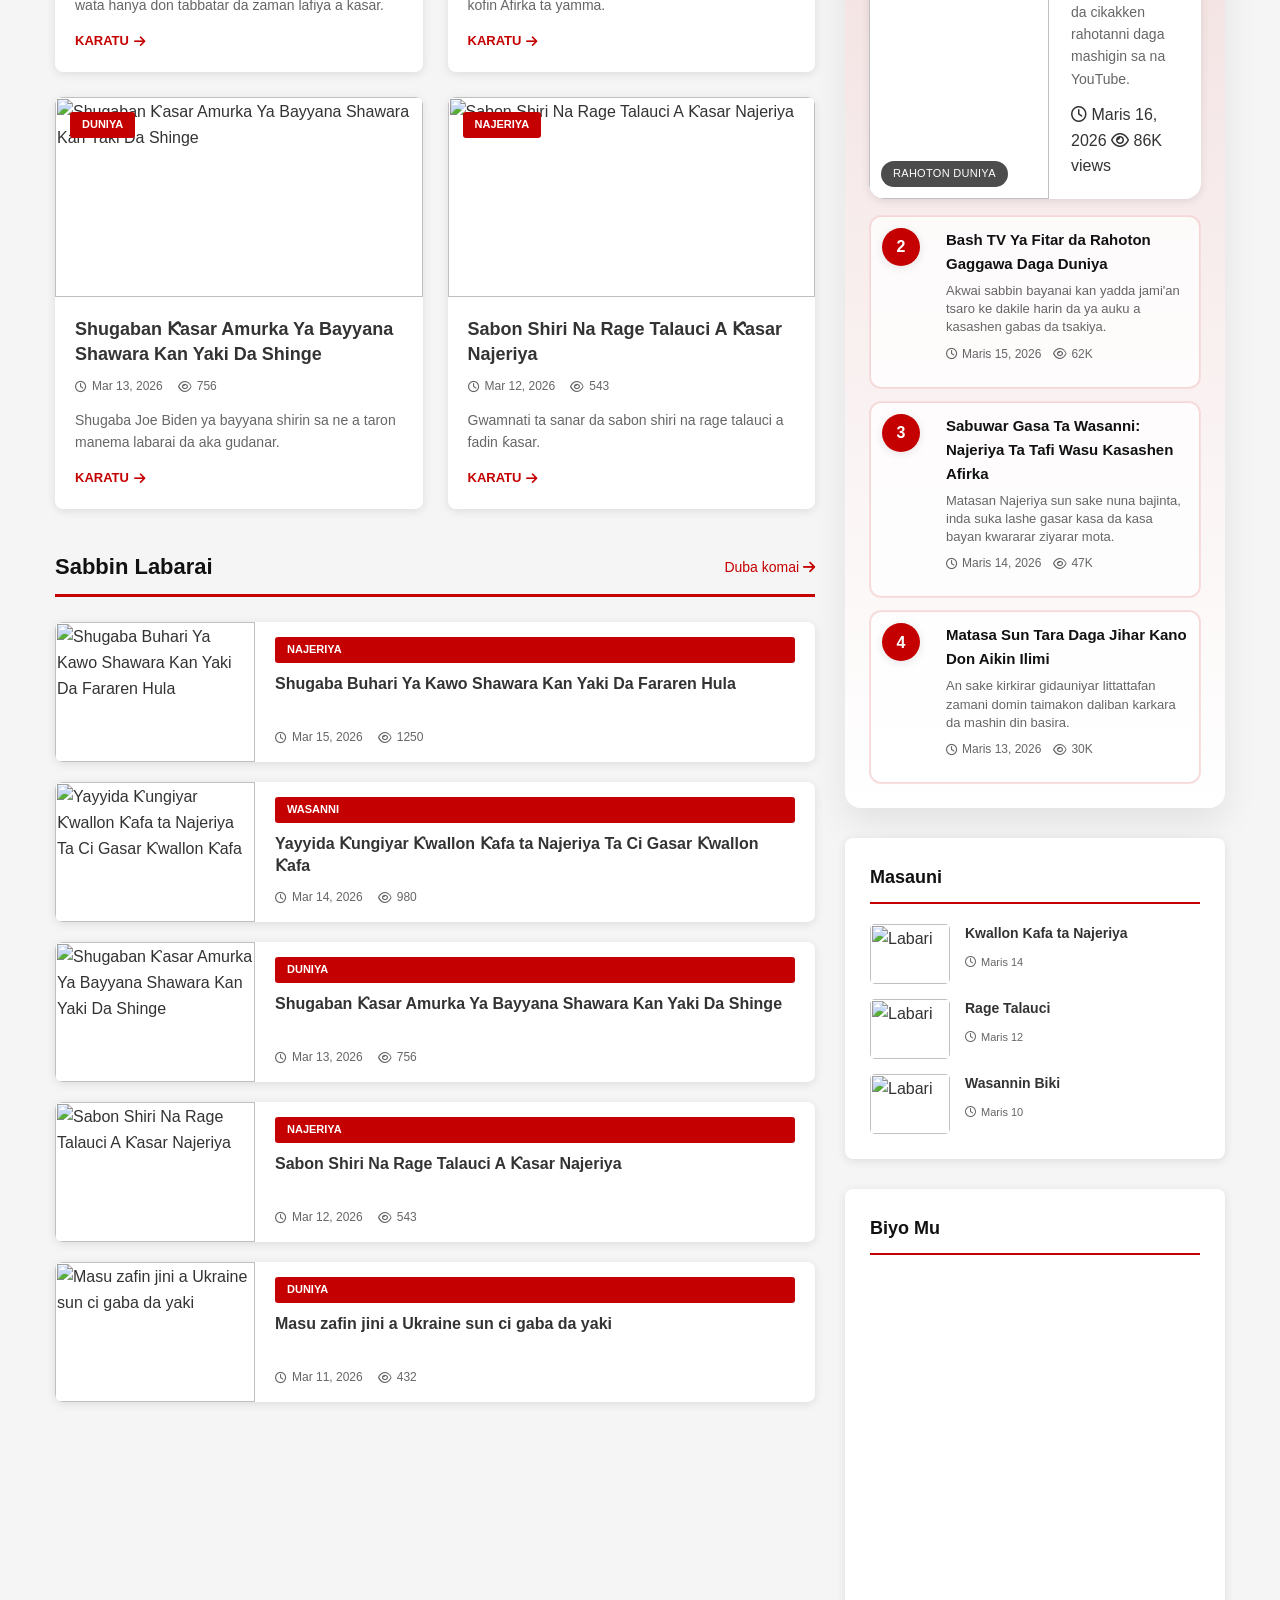
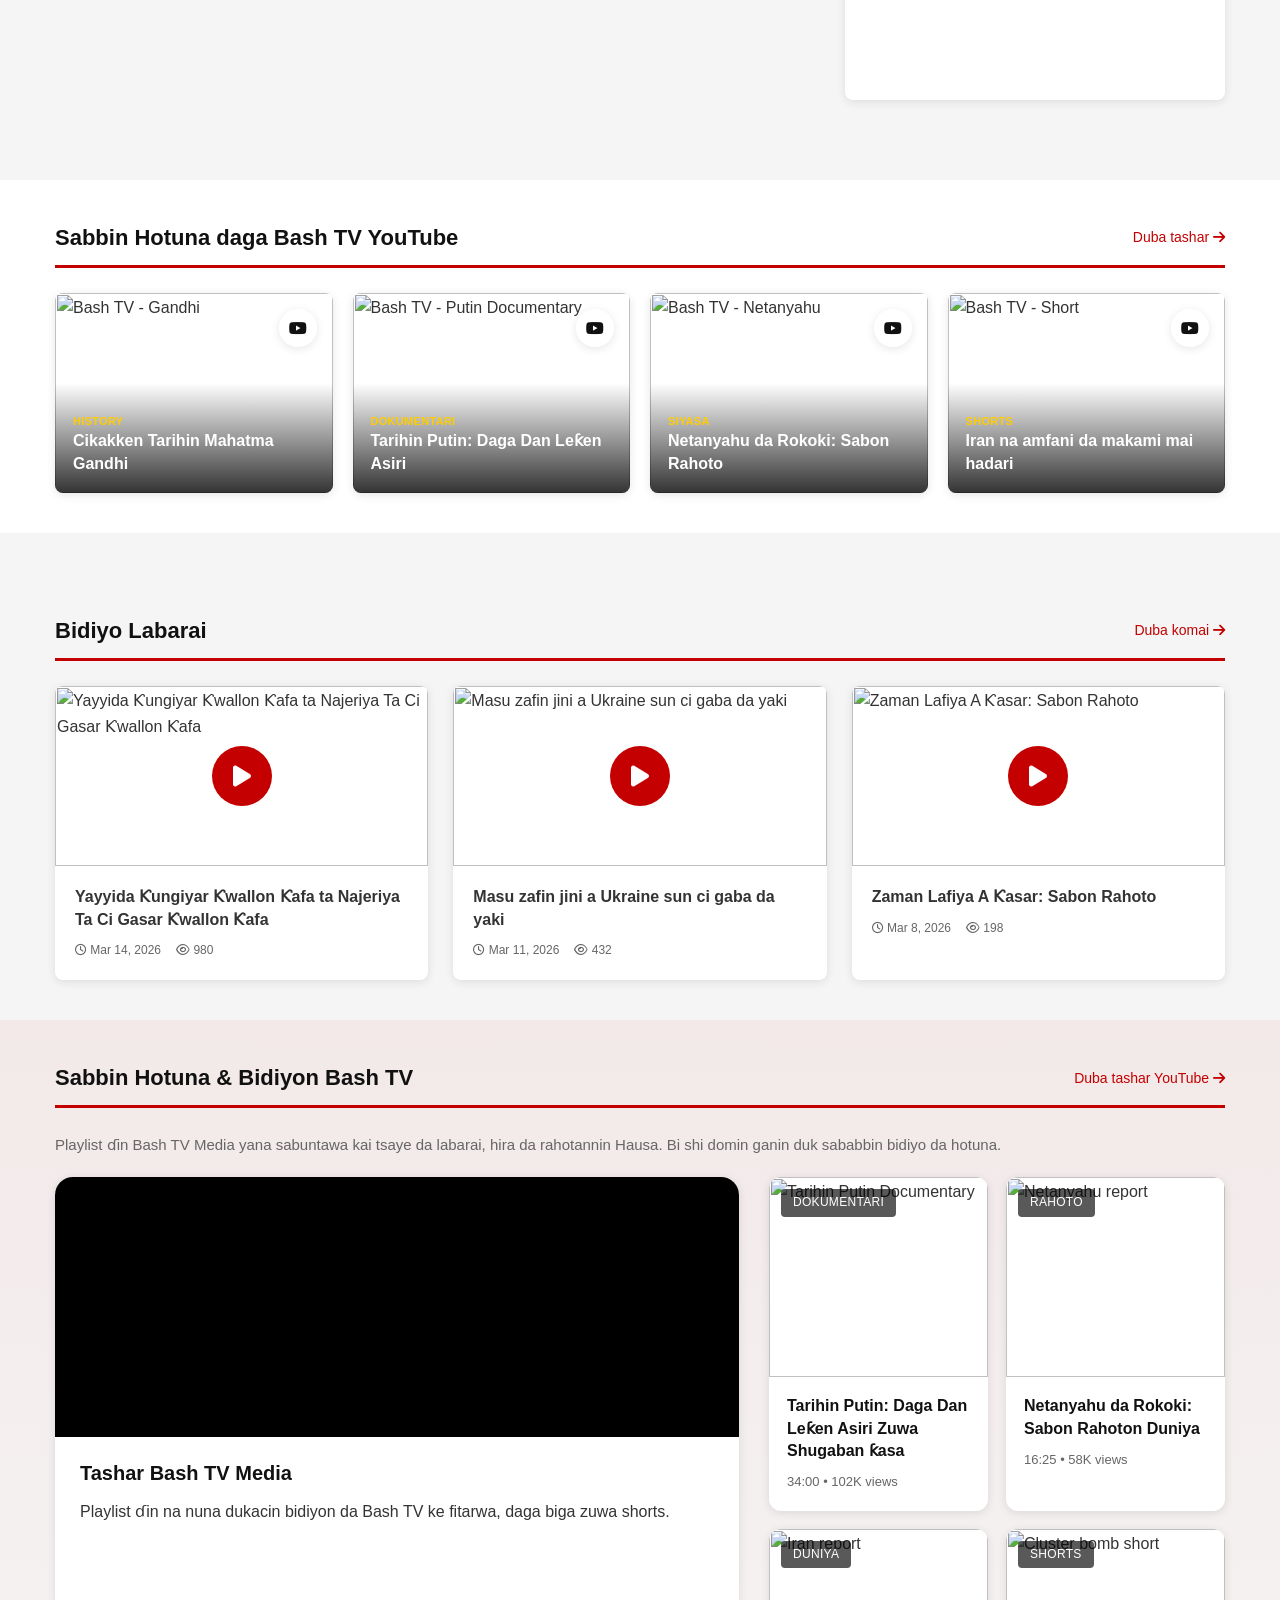
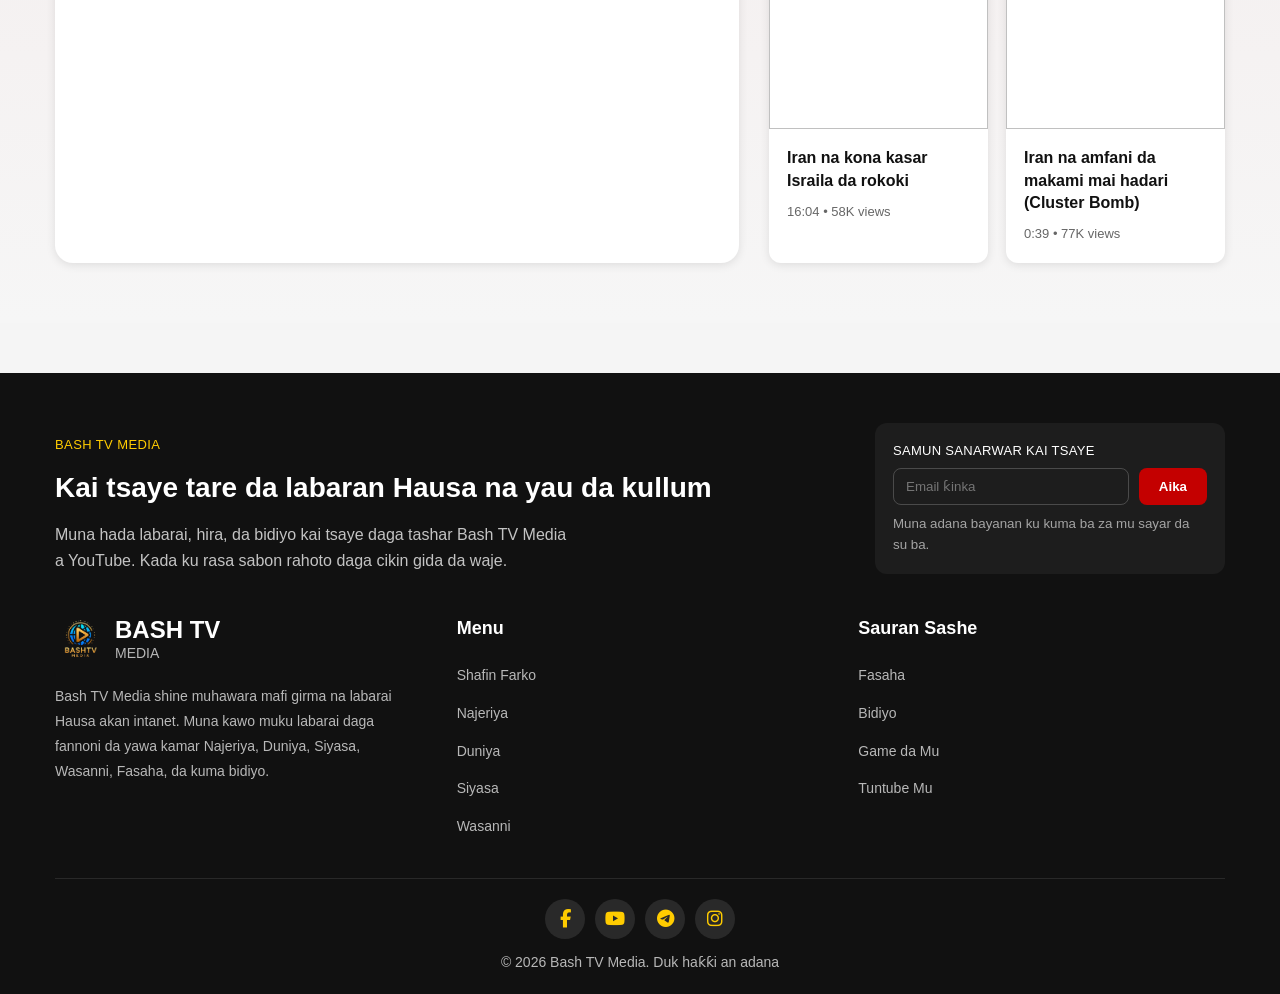
==== commit 2f13ca2f: "header" ====
--- a/index.html
+++ b/index.html
@@ -29,6 +29,19 @@
                     Live TV
                 </span>
             </div>
+            <nav class="header-nav" aria-label="Primary navigation">
+                <ul>
+                    <li><a class="nav-link" href="index.html">Shafin Farko</a></li>
+                    <li><a class="nav-link" href="category.html?cat=Najeriya">Najeriya</a></li>
+                    <li><a class="nav-link" href="category.html?cat=Duniya">Duniya</a></li>
+                    <li><a class="nav-link" href="category.html?cat=Siyasa">Siyasa</a></li>
+                    <li><a class="nav-link" href="category.html?cat=Wasanni">Wasanni</a></li>
+                    <li><a class="nav-link" href="category.html?cat=Fasaha">Fasaha</a></li>
+                    <li><a class="nav-link" href="category.html?cat=Bidiyo">Bidiyo</a></li>
+                    <li><a class="nav-link" href="about.html">Game da Mu</a></li>
+                    <li><a class="nav-link" href="contact.html">Tuntube Mu</a></li>
+                </ul>
+            </nav>
             <div class="header-actions minimal-actions">
                 <button type="button" class="menu-toggle" aria-label="Open navigation menu">
                     <i class="fas fa-bars" aria-hidden="true"></i>
--- a/assets/css/style.css
+++ b/assets/css/style.css
@@ -339,6 +339,38 @@
     justify-self: end;
 }
 
+.header-nav {
+    flex: 1 1 auto;
+    display: flex;
+    justify-content: center;
+    align-items: center;
+}
+
+.header-nav ul {
+    list-style: none;
+    display: flex;
+    flex-wrap: wrap;
+    gap: 16px;
+    margin: 0;
+    padding: 0;
+    justify-content: center;
+    align-items: center;
+}
+
+.header-nav .nav-link {
+    color: rgba(255, 255, 255, 0.9);
+    font-weight: 600;
+    padding: 6px 0;
+    border-bottom: 2px solid transparent;
+    transition: color 0.3s ease, border-color 0.3s ease;
+}
+
+.header-nav .nav-link:hover,
+.header-nav .nav-link.active {
+    color: var(--accent-color);
+    border-color: var(--accent-color);
+}
+
 .youtube-live-link {
     display: inline-flex;
     align-items: center;
@@ -406,7 +438,6 @@
 }
 
 .header.minimal-header .menu-toggle {
-    display: inline-flex;
     border-radius: 14px;
     border: 1px solid var(--header-button-border);
     background: var(--header-button-bg);
--- a/assets/css/responsive.css
+++ b/assets/css/responsive.css
@@ -37,10 +37,6 @@
     
     .header-search {
         display: none;
-    }
-
-    .menu-toggle {
-        display: block;
     }
 
     .header.minimal-header {
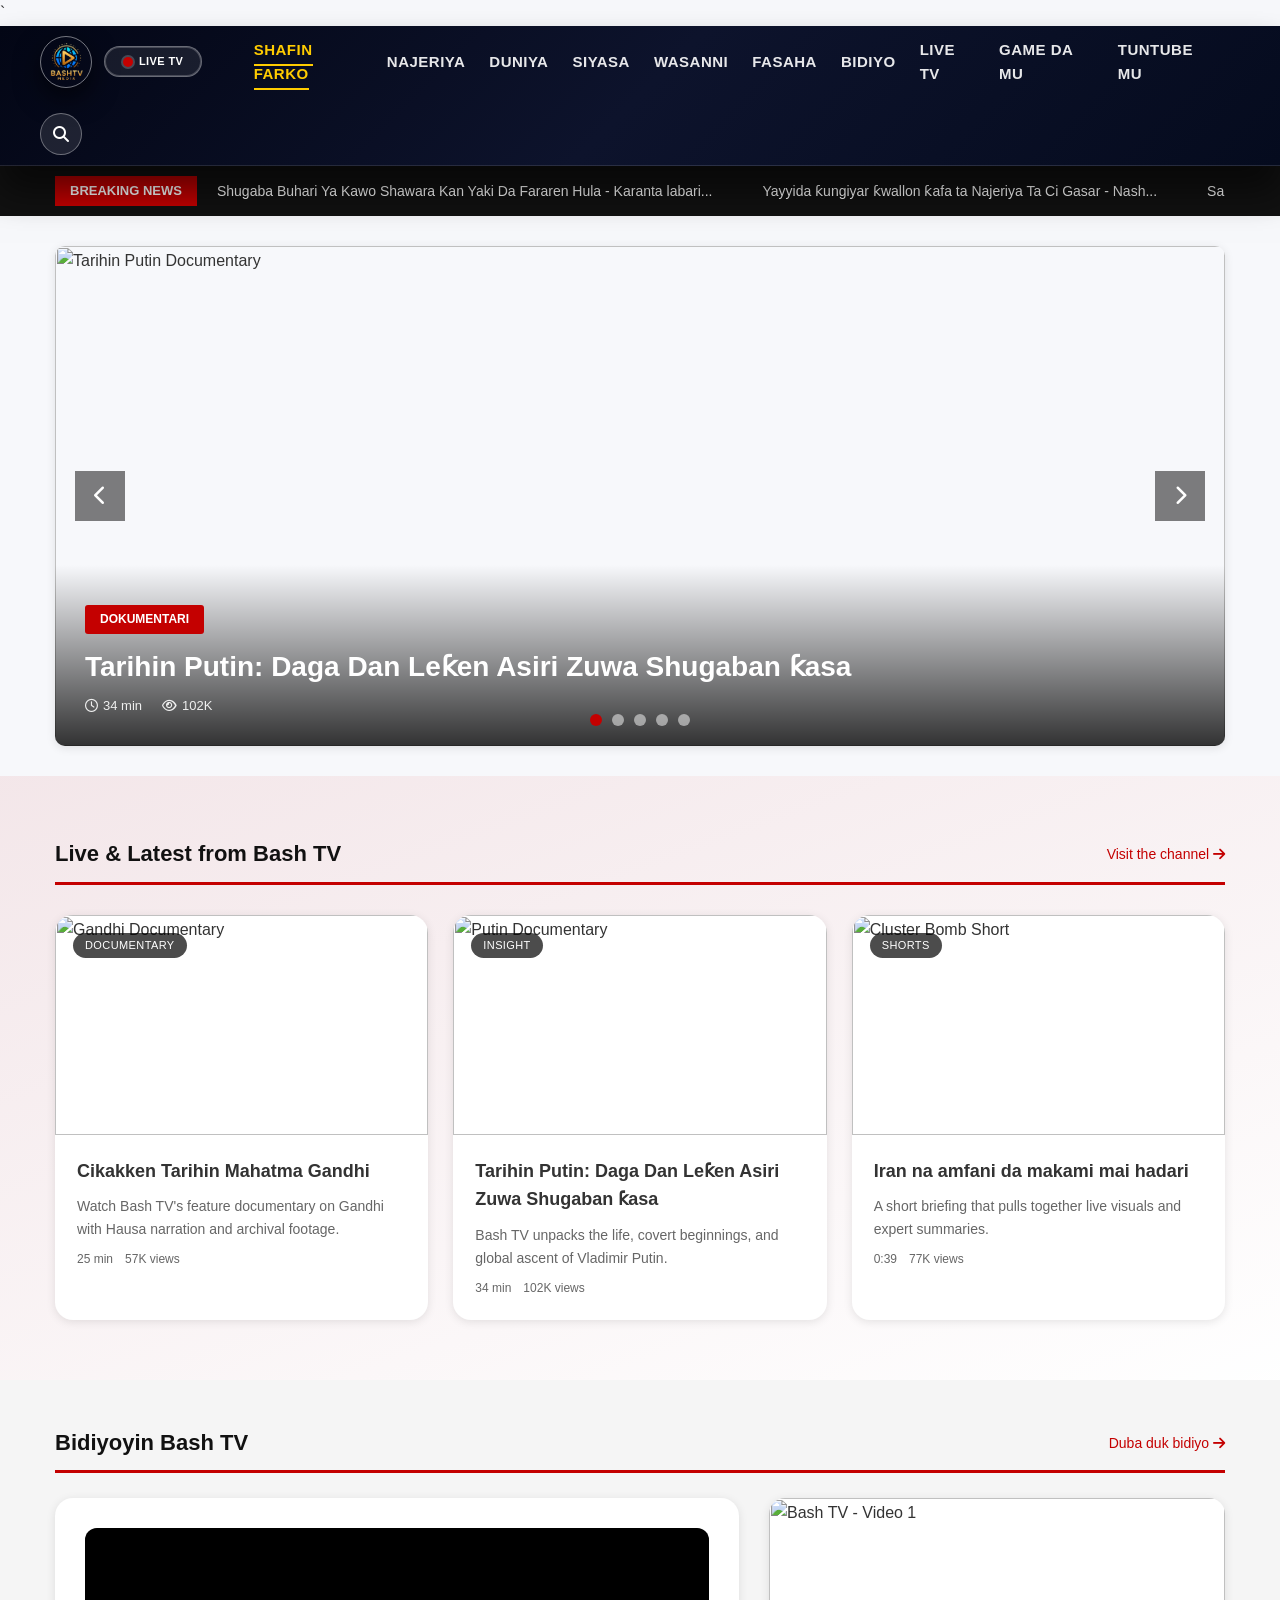
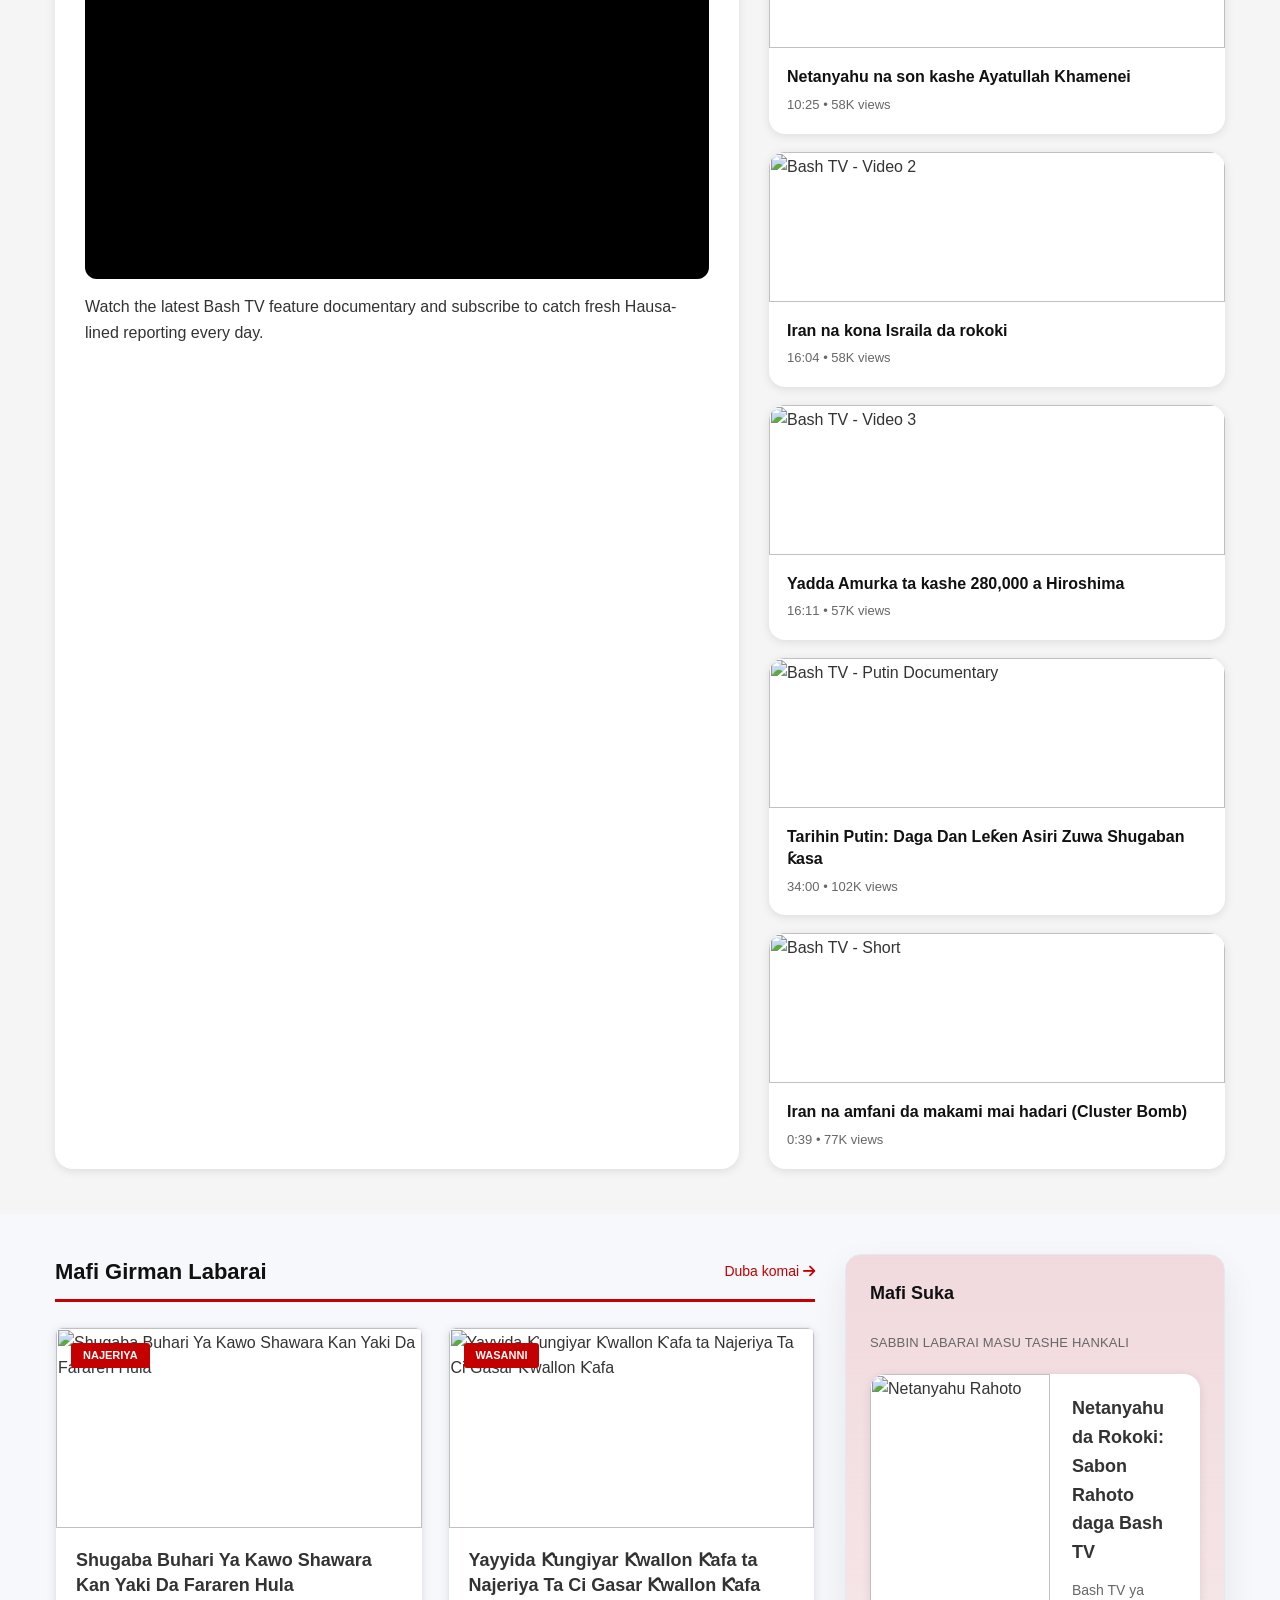
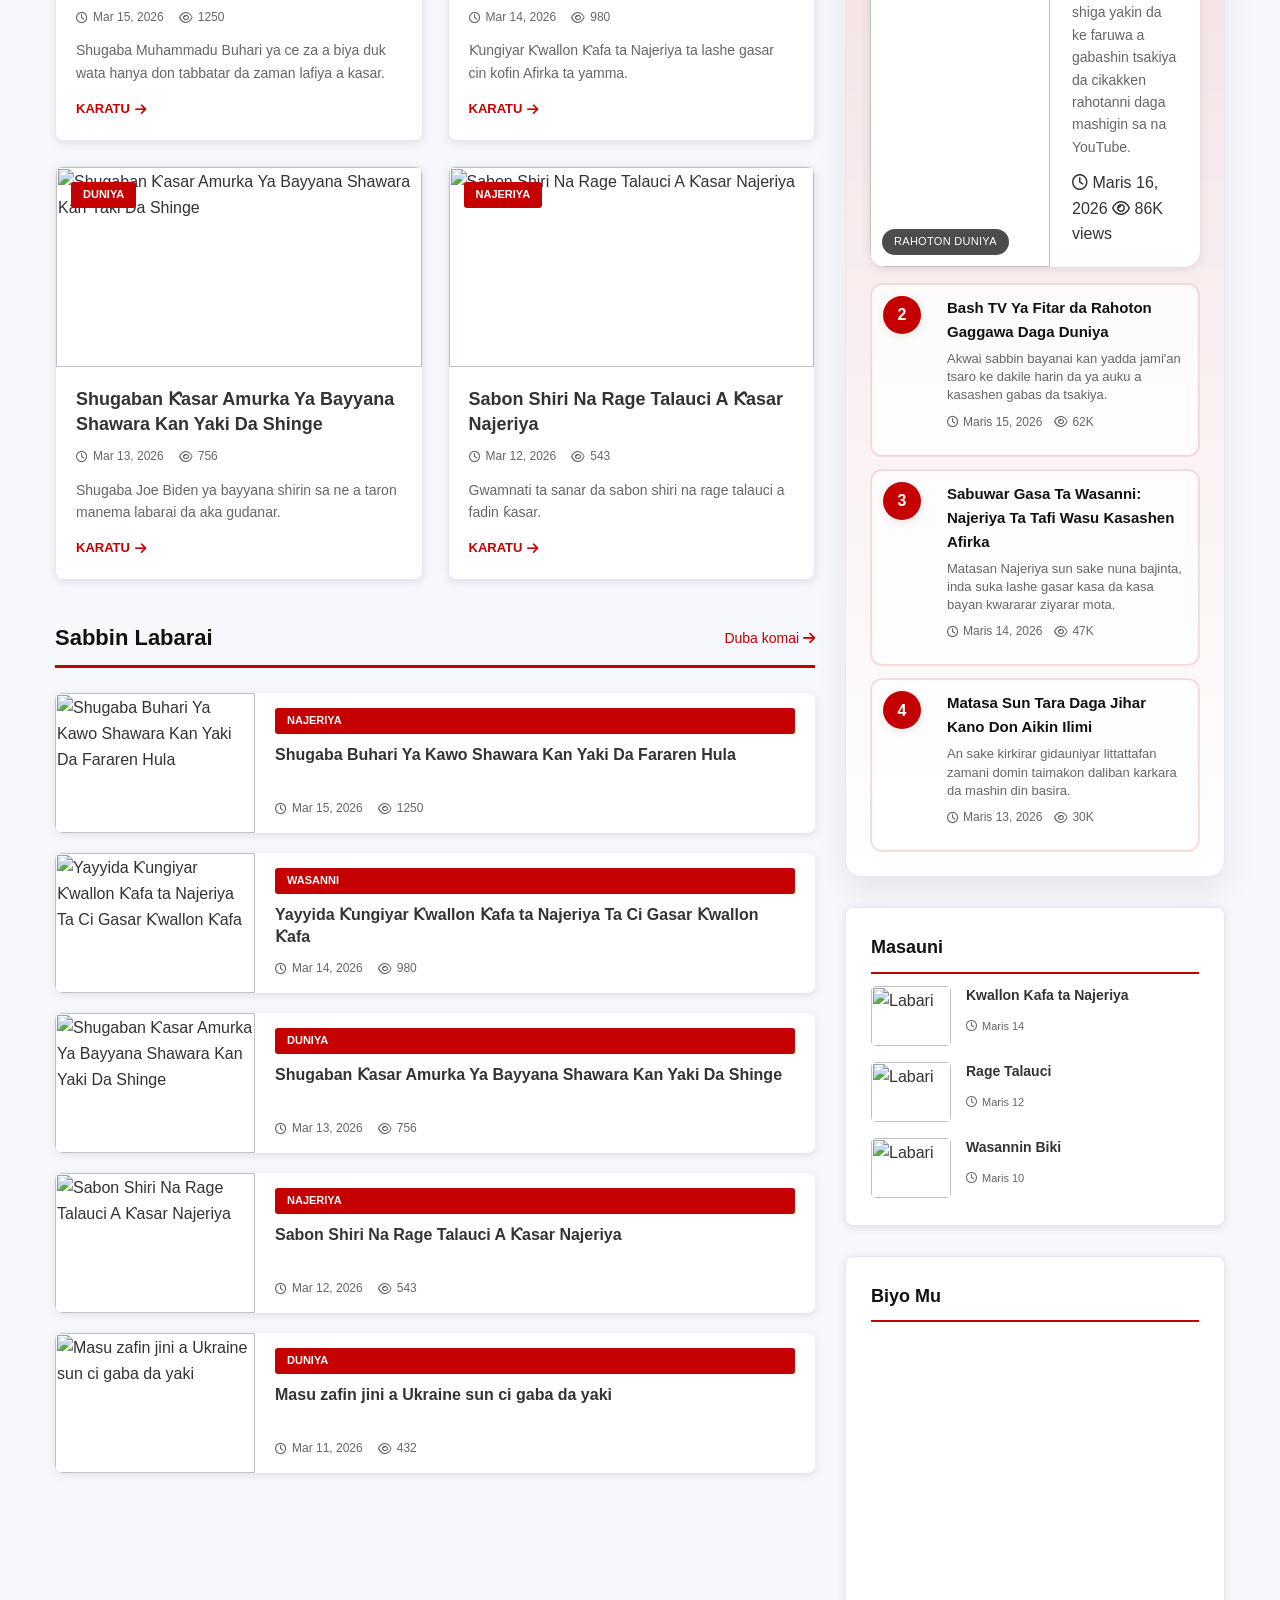
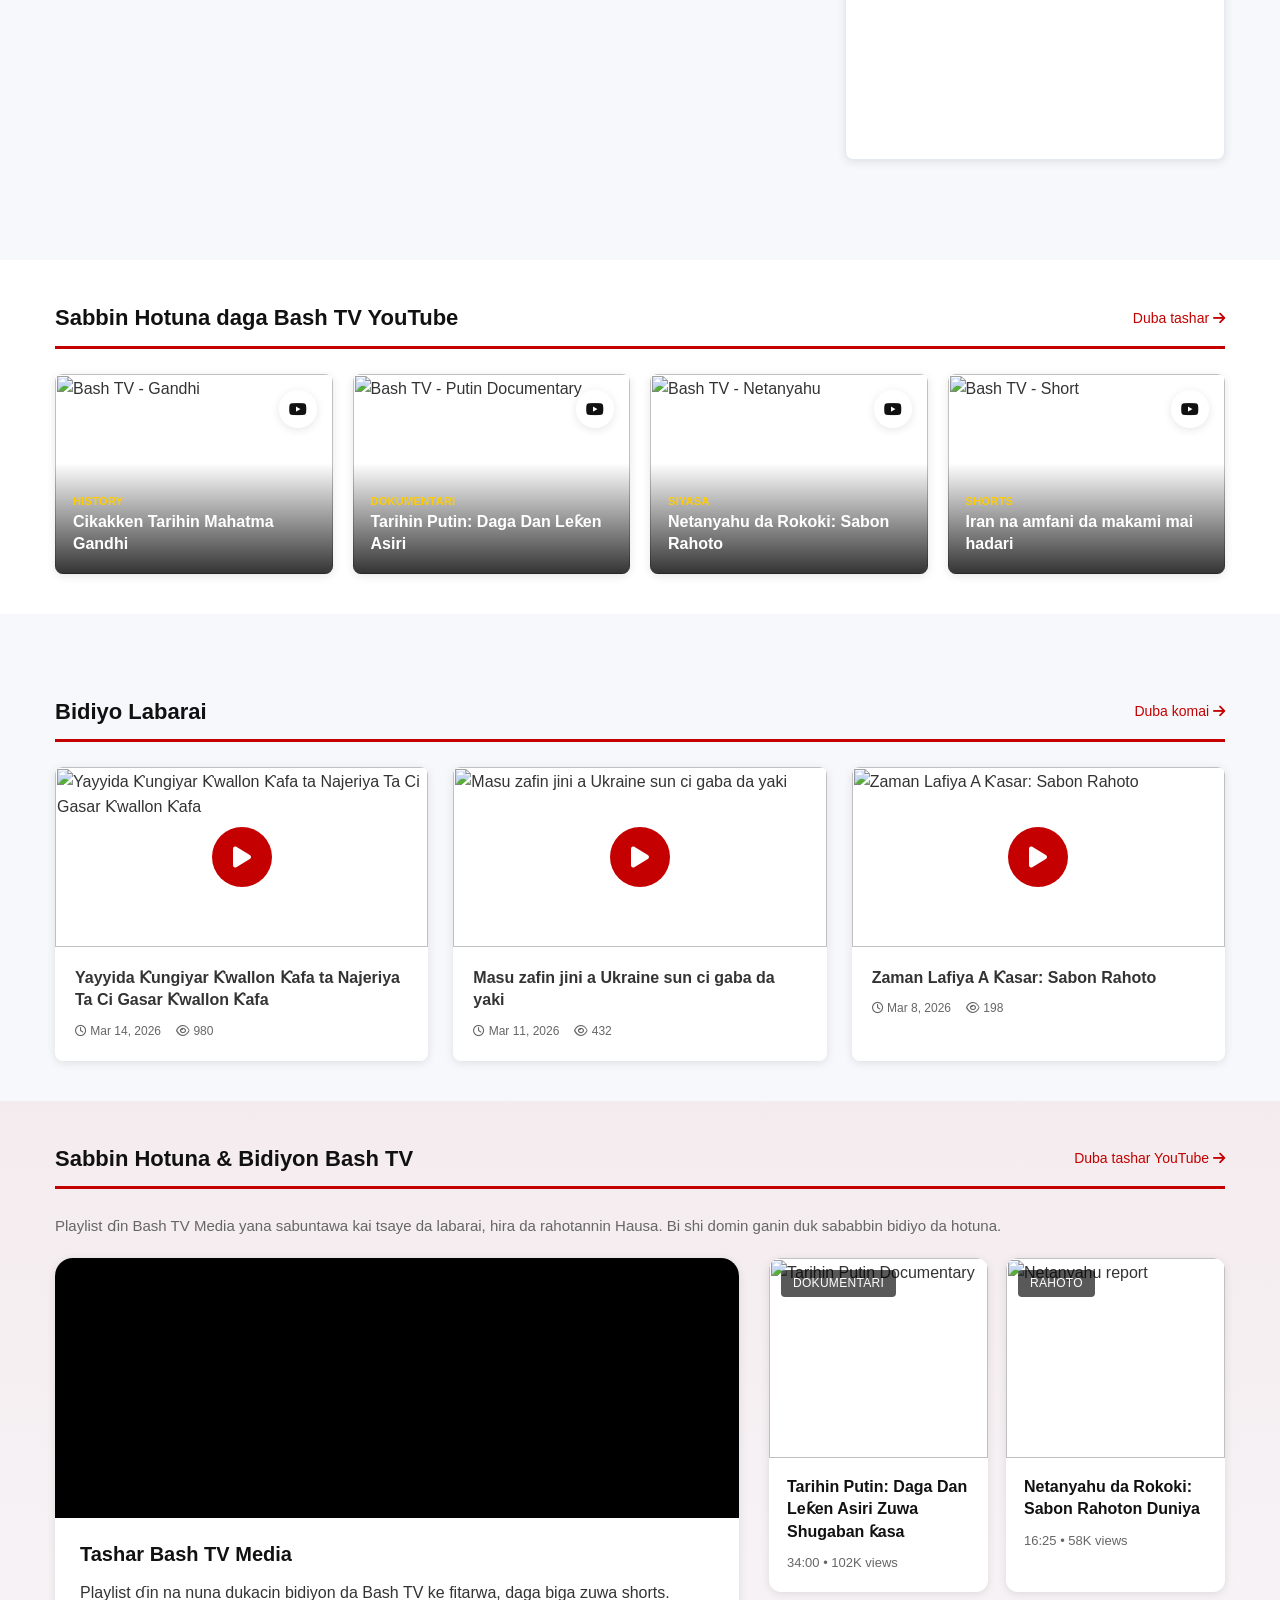
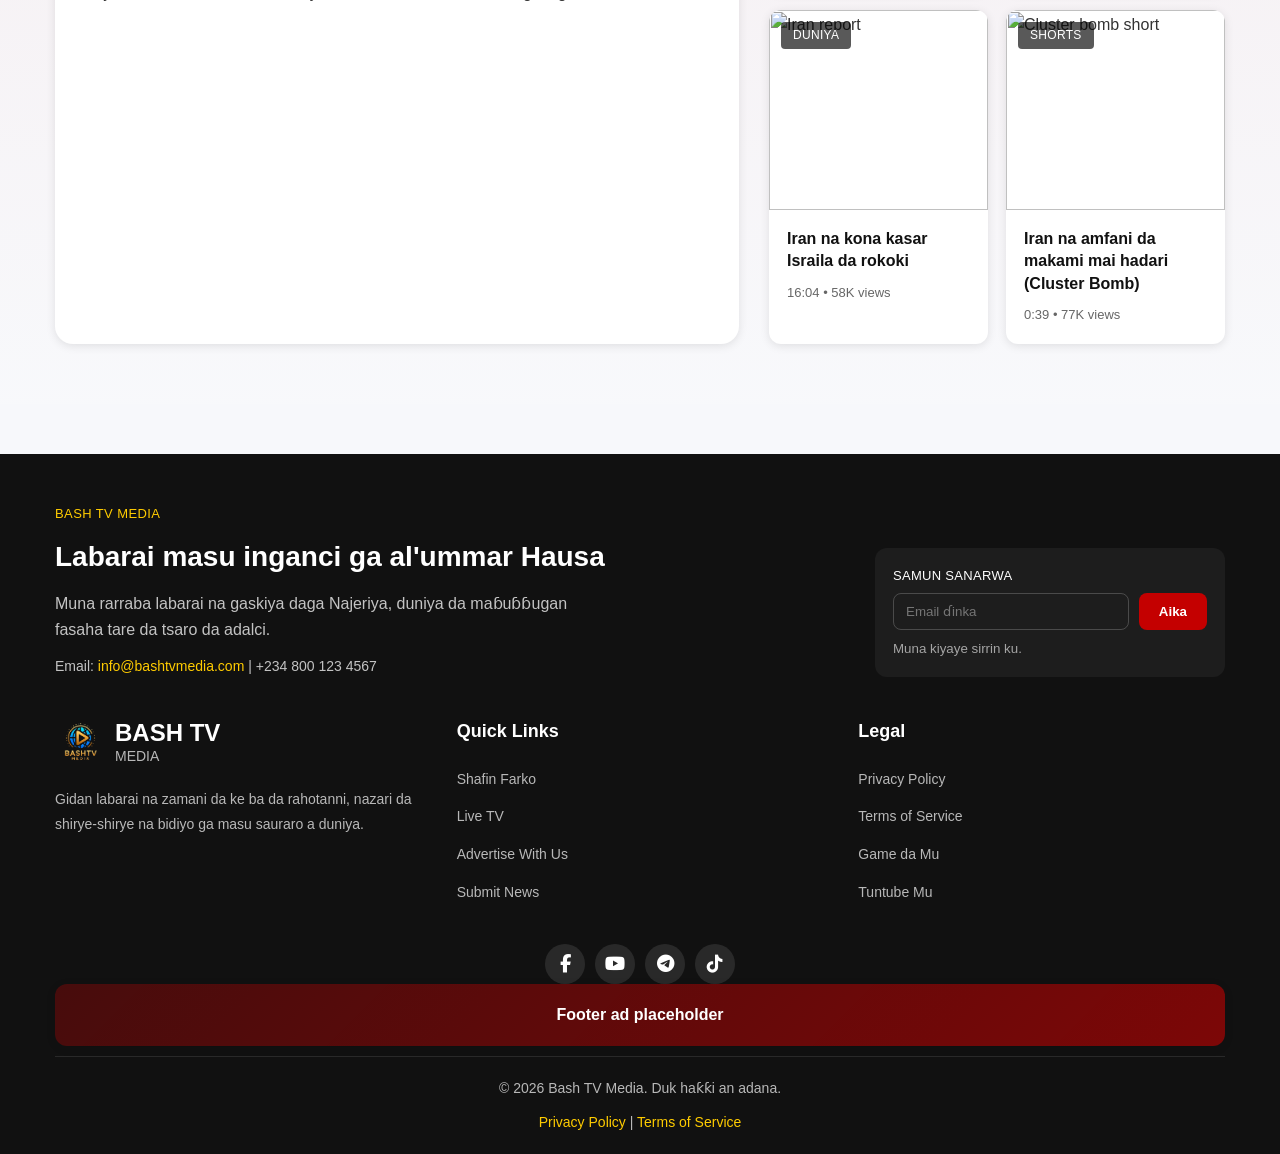
==== commit fe071257: "xx" ====
--- a/index.html
+++ b/index.html
@@ -18,7 +18,7 @@
     <link rel="stylesheet" href="assets/css/style.css">
     <link rel="stylesheet" href="assets/css/responsive.css">
 </head>
-<body>
+<body class="home-page">
     <!-- Header -->
     <header class="header minimal-header">
         <div class="container header-bar header-layout minimal">
@@ -38,15 +38,28 @@
                     <li><a class="nav-link" href="category.html?cat=Wasanni">Wasanni</a></li>
                     <li><a class="nav-link" href="category.html?cat=Fasaha">Fasaha</a></li>
                     <li><a class="nav-link" href="category.html?cat=Bidiyo">Bidiyo</a></li>
+                    <li><a class="nav-link" href="live.html">Live TV</a></li>
                     <li><a class="nav-link" href="about.html">Game da Mu</a></li>
                     <li><a class="nav-link" href="contact.html">Tuntube Mu</a></li>
                 </ul>
             </nav>
             <div class="header-actions minimal-actions">
+                <button type="button" class="search-toggle" aria-label="Open search panel">
+                    <i class="fas fa-search"></i>
+                </button>
                 <button type="button" class="menu-toggle" aria-label="Open navigation menu">
                     <i class="fas fa-bars" aria-hidden="true"></i>
                 </button>
             </div>
+        </div>
+        <div class="header-search-panel" aria-hidden="true">
+            <div class="search-panel-inner">
+                <input type="search" placeholder="Search news..." aria-label="Search news">
+                <button type="button" class="search-panel-close" aria-label="Close search">
+                    <i class="fas fa-times"></i>
+                </button>
+            </div>
+            <div id="header-search-results" class="search-results"></div>
         </div>
         <div class="mobile-menu" aria-hidden="true">
             <button class="mobile-menu-close" type="button" aria-label="Close menu">
@@ -60,11 +73,13 @@
                 <li><a href="category.html?cat=Wasanni">Wasanni</a></li>
                 <li><a href="category.html?cat=Fasaha">Fasaha</a></li>
                 <li><a href="category.html?cat=Bidiyo">Bidiyo</a></li>
+                <li><a href="live.html">Live TV</a></li>
                 <li><a href="about.html">Game da Mu</a></li>
                 <li><a href="contact.html">Tuntube Mu</a></li>
             </ul>
         </div>
     </header>
+    <section id="search-results" class="search-results-section"></section>
 
     <!-- Breaking News Ticker -->
     <div class="breaking-news">
@@ -718,22 +733,23 @@
             </div>
         </div>
     </section>
-    <!-- Footer -->
+        <!-- Footer -->
     <footer class="footer">
         <div class="container">
             <div class="footer-cta">
                 <div>
                     <p class="subheading">Bash TV Media</p>
-                    <h3>Kai tsaye tare da labaran Hausa na yau da kullum</h3>
-                    <p>Muna hada labarai, hira, da bidiyo kai tsaye daga tashar Bash TV Media a YouTube. Kada ku rasa sabon rahoto daga cikin gida da waje.</p>
-                </div>
-                <form class="footer-form" action="#" method="post">
-                    <label for="footer-email">Samun sanarwar kai tsaye</label>
+                    <h3>Labarai masu inganci ga al'ummar Hausa</h3>
+                    <p>Muna rarraba labarai na gaskiya daga Najeriya, duniya da maɓuɓɓugan fasaha tare da tsaro da adalci.</p>
+                    <p class="contact-info">Email: <a href="mailto:info@bashtvmedia.com">info@bashtvmedia.com</a> | +234 800 123 4567</p>
+                </div>
+                <form class="footer-form">
+                    <label for="footer-email">Samun sanarwa</label>
                     <div class="footer-form-row">
-                        <input id="footer-email" type="email" name="email" placeholder="Email ƙinka" required>
+                        <input id="footer-email" type="email" name="email" placeholder="Email ɗinka" required>
                         <button type="submit">Aika</button>
                     </div>
-                    <small>Muna adana bayanan ku kuma ba za mu sayar da su ba.</small>
+                    <small>Muna kiyaye sirrin ku.</small>
                 </form>
             </div>
             <div class="footer-grid">
@@ -742,53 +758,57 @@
                         <img src="assets/images/logo.png" alt="Bash TV logo" class="footer-logo">
                         <div class="logo-text">BASH TV <span>MEDIA</span></div>
                     </div>
-                    <p>Bash TV Media shine muhawara mafi girma na labarai Hausa akan intanet. Muna kawo muku labarai daga fannoni da yawa kamar Najeriya, Duniya, Siyasa, Wasanni, Fasaha, da kuma bidiyo.</p>
+                    <p>Gidan labarai na zamani da ke ba da rahotanni, nazari da shirye-shirye na bidiyo ga masu sauraro a duniya.</p>
                 </div>
                 <div class="footer-column">
-                    <h3>Menu</h3>
+                    <h3>Quick Links</h3>
                     <ul>
                         <li><a href="index.html">Shafin Farko</a></li>
-                        <li><a href="category.html?cat=Najeriya">Najeriya</a></li>
-                        <li><a href="category.html?cat=Duniya">Duniya</a></li>
-                        <li><a href="category.html?cat=Siyasa">Siyasa</a></li>
-                        <li><a href="category.html?cat=Wasanni">Wasanni</a></li>
+                        <li><a href="live.html">Live TV</a></li>
+                        <li><a href="advertise.html">Advertise With Us</a></li>
+                        <li><a href="submit-news.html">Submit News</a></li>
                     </ul>
                 </div>
                 <div class="footer-column">
-                    <h3>Sauran Sashe</h3>
+                    <h3>Legal</h3>
                     <ul>
-                        <li><a href="category.html?cat=Fasaha">Fasaha</a></li>
-                        <li><a href="category.html?cat=Bidiyo">Bidiyo</a></li>
+                        <li><a href="privacy.html">Privacy Policy</a></li>
+                        <li><a href="terms.html">Terms of Service</a></li>
                         <li><a href="about.html">Game da Mu</a></li>
                         <li><a href="contact.html">Tuntube Mu</a></li>
                     </ul>
                 </div>
             </div>
+            <div class="footer-social">
+                <a href="https://facebook.com/bashtvhausa" target="_blank" aria-label="Facebook"><i class="fab fa-facebook-f"></i></a>
+                <a href="https://www.youtube.com/@bashtvmedia" target="_blank" aria-label="YouTube"><i class="fab fa-youtube"></i></a>
+                <a href="https://t.me/bashtvmedia" target="_blank" aria-label="Telegram"><i class="fab fa-telegram"></i></a>
+                <a href="https://www.tiktok.com/@bashtvmedia" target="_blank" aria-label="TikTok"><i class="fab fa-tiktok"></i></a>
+            </div>
+            <div class="footer-ad ad-banner">
+                Footer ad placeholder
+            </div>
             <div class="footer-bottom">
-                <div class="footer-social">
-                    <a href="https://facebook.com/bashtvhausa" target="_blank" aria-label="Facebook"><i class="fab fa-facebook-f"></i></a>
-                    <a href="https://m.youtube.com/@bashtvmedia" target="_blank" aria-label="YouTube"><i class="fab fa-youtube"></i></a>
-                    <a href="https://t.me/bashtvmedia" target="_blank" aria-label="Telegram"><i class="fab fa-telegram"></i></a>
-                    <a href="https://www.instagram.com/bashtvmedia" target="_blank" aria-label="Instagram"><i class="fab fa-instagram"></i></a>
-                </div>
-                <p>© 2026 Bash TV Media. Duk haƙƙi an adana</p>
+                <p>© 2026 Bash TV Media. Duk haƙƙi an adana.</p>
+                <p><a href="privacy.html">Privacy Policy</a> | <a href="terms.html">Terms of Service</a></p>
             </div>
         </div>
     </footer>
-    
-    <!-- Scroll to Top Button -->
+
     <div class="scroll-top" aria-label="Scroll to top" role="button" tabindex="0">
         <i class="fas fa-arrow-up" aria-hidden="true"></i>
     </div>
 
-    <!-- JavaScript Files -->
+    <script src="assets/js/article-feed.js" defer></script>
     <script src="assets/js/main.js"></script>
-    <script src="assets/js/menu.js"></script>
+    <script src="assets/js/menu.js" defer></script>
     <script src="assets/js/slider.js"></script>
     <script src="assets/js/news-loader.js"></script>
-    </body>
+    <script type="application/ld+json" id="news-schema"></script>
+</body>
 </html>
 
 
 
 
+
--- a/assets/css/style.css
+++ b/assets/css/style.css
@@ -21,6 +21,14 @@
     --header-border: rgba(255, 255, 255, 0.12);
     --header-button-bg: rgba(255, 255, 255, 0.04);
     --header-button-border: rgba(255, 255, 255, 0.35);
+    --page-bg: #f7f8fb;
+    --card-bg: #ffffff;
+    --card-border: #e3e8f3;
+    --muted-text: #6c7a89;
+    --accent-surface: #0b1431;
+    --dark-page-bg: #030712;
+    --dark-card-bg: #11172a;
+    --dark-border: rgba(255, 255, 255, 0.15);
 }
 
 /* Reset & Base Styles */
@@ -36,10 +44,11 @@
 
 body {
     font-family: 'Segoe UI', Tahoma, Geneva, Verdana, sans-serif;
-    background-color: var(--light-color);
+    background-color: var(--page-bg);
     color: var(--text-color);
     line-height: 1.6;
     overflow-x: hidden;
+    transition: background 0.4s ease, color 0.4s ease;
 }
 
 a {
@@ -335,8 +344,26 @@
 .header-actions {
     display: flex;
     align-items: center;
-    gap: 15px;
+    gap: 10px;
     justify-self: end;
+}
+
+.header-actions button {
+    border: none;
+    background: transparent;
+    color: var(--white);
+    cursor: pointer;
+    width: 42px;
+    height: 42px;
+    border-radius: 50%;
+    display: inline-flex;
+    align-items: center;
+    justify-content: center;
+    transition: background 0.25s ease;
+}
+
+.header-actions button:hover {
+    background: rgba(255, 255, 255, 0.1);
 }
 
 .header-nav {
@@ -350,15 +377,194 @@
     list-style: none;
     display: flex;
     flex-wrap: wrap;
-    gap: 16px;
+    gap: 18px;
     margin: 0;
     padding: 0;
     justify-content: center;
     align-items: center;
 }
 
-.header-nav .nav-link {
-    color: rgba(255, 255, 255, 0.9);
+.header-nav ul li a {
+    font-size: 15px;
+    font-weight: 600;
+    letter-spacing: 0.5px;
+    text-transform: uppercase;
+}
+
+.menu-toggle {
+    border: none;
+    background: rgba(255, 255, 255, 0.2);
+    border-radius: 50%;
+    width: 44px;
+    height: 44px;
+    display: none;
+    align-items: center;
+    justify-content: center;
+    font-size: 22px;
+    color: #fff;
+    cursor: pointer;
+    transition: background 0.25s ease;
+}
+
+.menu-toggle:hover {
+    background: rgba(255, 255, 255, 0.35);
+}
+
+.header-actions {
+    gap: 10px;
+    justify-content: flex-end;
+}
+
+@media (max-width: 992px) {
+    .header-bar {
+        flex-wrap: wrap;
+        gap: 16px;
+    }
+
+    .header-nav {
+        order: 3;
+        width: 100%;
+        justify-content: flex-start;
+    }
+
+    .header-nav ul {
+        justify-content: flex-start;
+        gap: 10px;
+    }
+
+    .header-actions {
+        order: 2;
+    }
+}
+
+@media (max-width: 768px) {
+    .header-bar {
+        gap: 12px;
+        flex-wrap: nowrap;
+    }
+
+    .header-brand {
+        flex: 0 0 auto;
+        gap: 10px;
+    }
+
+    .header-nav {
+        display: none;
+    }
+
+    .menu-toggle {
+        display: inline-flex;
+        color: #fff;
+        margin-left: 6px;
+    }
+
+    .header-actions {
+        width: auto;
+        gap: 28px;
+    }
+
+    .search-toggle {
+        width: 40px;
+        height: 40px;
+    }
+}
+
+/* Ensure large desktops always show the full horizontal nav and never the hamburger */
+@media (min-width: 1200px) {
+    .header-nav {
+        max-width: 960px;
+        margin: 0 auto;
+    }
+
+    .header-nav ul {
+        flex-wrap: nowrap;
+        justify-content: center;
+        gap: 24px;
+    }
+
+    .menu-toggle {
+        display: none !important;
+    }
+}
+
+.header-search-panel {
+    position: absolute;
+    left: 50%;
+    top: 100%;
+    transform: translate(-50%, 0);
+    width: min(460px, calc(100% - 32px));
+    background: rgba(6, 12, 28, 0.85);
+    border: 1px solid rgba(255, 255, 255, 0.2);
+    border-radius: 10px;
+    padding: 12px;
+    margin-top: 8px;
+    opacity: 0;
+    pointer-events: none;
+    transition: opacity 0.3s ease, transform 0.3s ease;
+    z-index: 1100;
+    box-shadow: 0 10px 35px rgba(0, 0, 0, 0.35);
+    color: var(--white);
+}
+
+.header-search-panel.active {
+    opacity: 1;
+    pointer-events: auto;
+    transform: translate(-50%, 12px);
+}
+
+.header-search-panel .search-panel-inner {
+    display: flex;
+    align-items: center;
+    gap: 12px;
+}
+
+.header-search-panel input {
+    flex: 1;
+    border: none;
+    background: rgba(255, 255, 255, 0.1);
+    color: var(--white);
+    padding: 10px 14px;
+    border-radius: 8px;
+}
+
+.header-search-panel input::placeholder {
+    color: rgba(255, 255, 255, 0.7);
+}
+
+.search-panel-close {
+    background: rgba(255, 255, 255, 0.1);
+}
+
+.search-results {
+    margin-top: 12px;
+    max-height: 240px;
+    overflow-y: auto;
+    border-top: 1px solid rgba(255, 255, 255, 0.2);
+    padding-top: 12px;
+}
+
+.search-results p {
+    margin-bottom: 8px;
+    font-size: 13px;
+}
+
+.search-result {
+    padding: 8px 0;
+    border-bottom: 1px solid rgba(255, 255, 255, 0.08);
+}
+
+.search-result span {
+    font-size: 12px;
+    color: rgba(255, 255, 255, 0.6);
+}
+
+  .search-panel-close i,
+  .header-actions .search-toggle i {
+      font-size: 16px;
+  }
+
+  .header-nav .nav-link {
+      color: rgba(255, 255, 255, 0.9);
     font-weight: 600;
     padding: 6px 0;
     border-bottom: 2px solid transparent;
@@ -369,6 +575,462 @@
 .header-nav .nav-link.active {
     color: var(--accent-color);
     border-color: var(--accent-color);
+}
+
+.home-page main {
+    padding-bottom: 60px;
+}
+
+.hero-section {
+    padding: 28px 0 10px;
+}
+
+.hero-grid {
+    display: grid;
+    grid-template-columns: minmax(0, 2fr) minmax(0, 1fr);
+    gap: 24px;
+    align-items: start;
+}
+
+.hero-featured {
+    background: var(--card-bg);
+    border-radius: 18px;
+    padding: 0;
+    overflow: hidden;
+    box-shadow: var(--shadow);
+    display: flex;
+    flex-direction: column;
+}
+
+.hero-featured .featured-image img {
+    width: 100%;
+    height: 320px;
+    object-fit: cover;
+    display: block;
+}
+
+.hero-featured .featured-body {
+    padding: 24px;
+    display: flex;
+    flex-direction: column;
+    gap: 12px;
+}
+
+.hero-featured .featured-meta {
+    display: flex;
+    gap: 12px;
+    font-size: 13px;
+    color: var(--muted-text);
+}
+
+.hero-featured h2 {
+    margin: 0;
+    font-size: 28px;
+}
+
+.hero-featured h2 a {
+    color: inherit;
+}
+
+.hero-featured p {
+    color: var(--muted-text);
+    margin: 0;
+}
+
+.article-meta {
+    display: flex;
+    justify-content: center;
+    gap: 16px;
+    font-size: 14px;
+    color: var(--muted-text);
+}
+
+.featured-actions {
+    display: flex;
+    justify-content: space-between;
+    font-size: 14px;
+    color: var(--muted-text);
+}
+
+.hero-sidebar {
+    display: flex;
+    flex-direction: column;
+    gap: 18px;
+}
+
+.breaking-widget,
+.sidebar-widget {
+    background: var(--card-bg);
+    border-radius: 14px;
+    border: 1px solid var(--card-border);
+    padding: 16px;
+    box-shadow: var(--shadow);
+}
+
+.breaking-widget h3,
+.sidebar-widget h3 {
+    margin: 0 0 12px;
+    font-size: 18px;
+}
+
+.breaking-widget .list-card,
+.sidebar-widget .sidebar-link {
+    display: flex;
+    justify-content: space-between;
+    align-items: center;
+    padding: 10px 0;
+    border-bottom: 1px solid rgba(0, 0, 0, 0.05);
+}
+
+.breaking-widget .list-card:last-child,
+.sidebar-widget .sidebar-link:last-child {
+    border-bottom: none;
+}
+
+.breaking-widget .list-card a,
+.sidebar-widget .sidebar-link span {
+    color: var(--text-color);
+    font-weight: 600;
+}
+
+.breaking-widget .list-card span,
+.sidebar-widget .sidebar-link small {
+    color: var(--muted-text);
+}
+
+.layout-grid {
+    display: grid;
+    grid-template-columns: minmax(0, 2fr) minmax(260px, 1fr);
+    gap: 30px;
+    margin-top: 30px;
+}
+
+.content-column {
+    display: flex;
+    flex-direction: column;
+    gap: 30px;
+}
+
+.news-card-grid {
+    display: grid;
+    grid-template-columns: repeat(auto-fit, minmax(280px, 1fr));
+    gap: 20px;
+}
+
+.news-card {
+    background: var(--card-bg);
+    border: 1px solid var(--card-border);
+    border-radius: 16px;
+    overflow: hidden;
+    display: flex;
+    flex-direction: column;
+    box-shadow: var(--shadow);
+}
+
+.news-card-image img {
+    width: 100%;
+    height: 180px;
+    object-fit: cover;
+}
+
+.news-card-image {
+    position: relative;
+    display: block;
+}
+
+.news-card-category {
+    position: absolute;
+    top: 12px;
+    left: 12px;
+    background: rgba(0, 0, 0, 0.65);
+    padding: 4px 12px;
+    border-radius: 999px;
+    font-size: 12px;
+    color: var(--white);
+}
+
+.news-card-badge {
+    position: absolute;
+    bottom: 12px;
+    right: 12px;
+    background: var(--primary-color);
+    padding: 4px 10px;
+    border-radius: 999px;
+    font-size: 12px;
+    color: var(--white);
+}
+
+.news-card-body {
+    padding: 18px;
+    display: flex;
+    flex-direction: column;
+    gap: 10px;
+}
+
+.news-card-meta {
+    display: flex;
+    gap: 12px;
+    font-size: 13px;
+    color: var(--muted-text);
+}
+
+.news-card-title {
+    font-size: 18px;
+    margin: 0;
+}
+
+.news-card-title a {
+    color: var(--text-color);
+}
+
+.news-card-body p {
+    margin: 0;
+    color: var(--muted-text);
+}
+
+.news-card-author {
+    display: flex;
+    justify-content: space-between;
+    font-size: 13px;
+    color: var(--muted-text);
+    margin-top: auto;
+}
+
+.section-heading {
+    display: flex;
+    justify-content: space-between;
+    align-items: baseline;
+    gap: 12px;
+}
+
+.section-heading h2 {
+    margin: 0;
+    font-size: 24px;
+}
+
+.section-heading small {
+    color: var(--muted-text);
+}
+
+.contact-info {
+    margin-top: 12px;
+    font-size: 14px;
+    color: var(--muted-text);
+}
+
+.contact-info a {
+    color: var(--accent-color);
+}
+
+.section-block {
+    display: flex;
+    flex-direction: column;
+    gap: 16px;
+}
+
+.site-sidebar {
+    display: flex;
+    flex-direction: column;
+    gap: 18px;
+}
+
+.sidebar-link {
+    color: var(--text-color);
+    text-decoration: none;
+    display: flex;
+    flex-direction: column;
+    gap: 3px;
+}
+
+.ad-banner {
+    background: linear-gradient(135deg, rgba(196, 0, 0, 0.3), rgba(196, 0, 0, 0.6));
+    border-radius: 12px;
+    padding: 18px;
+    color: var(--white);
+    text-align: center;
+    font-weight: 600;
+    box-shadow: var(--shadow);
+}
+
+.newsletter-section {
+    background: var(--card-bg);
+    border-radius: 18px;
+    padding: 30px;
+    border: 1px solid var(--card-border);
+    display: flex;
+    flex-direction: column;
+    gap: 18px;
+    box-shadow: var(--shadow);
+}
+
+.newsletter-section h3 {
+    margin: 0;
+}
+
+.newsletter-section form {
+    display: grid;
+    grid-template-columns: 1fr auto;
+    gap: 10px;
+}
+
+.newsletter-section input {
+    padding: 12px 14px;
+    border-radius: 10px;
+    border: 1px solid var(--card-border);
+    font-size: 14px;
+}
+
+.newsletter-section button {
+    border: none;
+    background: var(--primary-color);
+    color: var(--white);
+    border-radius: 10px;
+    padding: 12px 18px;
+    cursor: pointer;
+}
+
+.newsletter-message {
+    min-height: 20px;
+    color: var(--primary-color);
+}
+
+.live-tv-section {
+    background: var(--card-bg);
+    border-radius: 18px;
+    padding: 30px;
+    border: 1px solid var(--card-border);
+    display: flex;
+    flex-direction: column;
+    gap: 12px;
+    box-shadow: var(--shadow);
+}
+
+.cta-button {
+    align-self: flex-start;
+    padding: 10px 20px;
+    border-radius: 999px;
+    background: var(--primary-color);
+    color: var(--white);
+    text-decoration: none;
+    font-weight: 600;
+}
+
+.category-pill {
+    display: inline-flex;
+    margin-right: 8px;
+    margin-bottom: 8px;
+    padding: 6px 16px;
+    border-radius: 999px;
+    border: 1px solid rgba(0, 0, 0, 0.1);
+    color: var(--text-color);
+    text-decoration: none;
+    font-size: 13px;
+}
+
+.search-results-section {
+    background: var(--card-bg);
+    border-radius: 18px;
+    padding: 28px;
+    border: 1px solid var(--card-border);
+    box-shadow: var(--shadow);
+}
+
+.search-results-active {
+    display: block;
+}
+
+#search-results {
+    display: none;
+}
+
+#search-results.search-results-active {
+    display: block;
+}
+
+.article-detail {
+    display: flex;
+    flex-direction: column;
+    gap: 26px;
+    margin-bottom: 20px;
+}
+
+.article-image img {
+    width: 100%;
+    border-radius: 16px;
+    box-shadow: var(--shadow);
+}
+
+.article-body {
+    font-size: 16px;
+    line-height: 1.8;
+    color: var(--muted-text);
+}
+
+.article-tags {
+    display: flex;
+    gap: 10px;
+    flex-wrap: wrap;
+}
+
+.article-tags a {
+    font-size: 13px;
+    padding: 6px 12px;
+    border-radius: 999px;
+    border: 1px solid var(--card-border);
+    text-decoration: none;
+    color: var(--text-color);
+}
+
+.related-articles h3,
+.disqus-card h3 {
+    margin-top: 0;
+}
+
+.disqus-card {
+    background: var(--card-bg);
+    border-radius: 16px;
+    border: 1px solid var(--card-border);
+    padding: 22px;
+    box-shadow: var(--shadow);
+}
+
+.category-hero,
+.legal-hero {
+    background: linear-gradient(135deg, #050b1f, #141d3a);
+    color: #fff;
+    padding: 60px 0;
+    text-align: center;
+}
+
+.category-hero h1,
+.legal-hero h1 {
+    margin-bottom: 14px;
+    font-size: 36px;
+}
+
+.category-hero p,
+.legal-hero p {
+    max-width: 680px;
+    margin: 0 auto;
+}
+
+.legal-content {
+    display: grid;
+    grid-template-columns: repeat(auto-fit, minmax(240px, 1fr));
+    gap: 24px;
+    margin-bottom: 40px;
+}
+
+.legal-content article {
+    background: var(--card-bg);
+    border: 1px solid var(--card-border);
+    border-radius: 12px;
+    padding: 20px;
+    box-shadow: var(--shadow);
+}
+
+.legal-content h2 {
+    margin-top: 0;
 }
 
 .youtube-live-link {
@@ -403,42 +1065,8 @@
     box-shadow: 0 0 0 2px rgba(255, 255, 255, 0.2);
 }
 
-.dark-mode-toggle {
-    background: none;
-    border: none;
-    font-size: 20px;
-    cursor: pointer;
-    color: var(--text-color);
-    transition: var(--transition);
-}
-
-.dark-mode-toggle:hover {
-    color: var(--primary-color);
-}
-
-.menu-toggle {
-    display: none;
-    background: none;
-    border: none;
-    font-size: 24px;
-    cursor: pointer;
-    color: var(--text-color);
-    align-items: center;
-    justify-content: center;
-    padding: 0;
-    width: 48px;
-    height: 48px;
-    border-radius: 50%;
-    transition: background 0.3s ease, color 0.3s ease;
-}
-
-.menu-toggle:hover {
-    color: var(--primary-color);
-    background: rgba(196, 0, 0, 0.1);
-}
-
-.header.minimal-header .menu-toggle {
-    border-radius: 14px;
+  .header.minimal-header .menu-toggle {
+      border-radius: 14px;
     border: 1px solid var(--header-button-border);
     background: var(--header-button-bg);
     width: 54px;
@@ -572,39 +1200,7 @@
     background: var(--dark-color);
 }
 
-/* ========================================
-   Mobile Header Adjustments
-   ======================================== */
-@media (max-width: 768px) {
-    .header-bar {
-        gap: 12px;
-        flex-wrap: nowrap;
-    }
-
-    .header-brand {
-        flex: 0 0 auto;
-        gap: 10px;
-    }
-
-    .header-nav {
-        display: none;
-    }
-
-    .header-actions {
-        gap: 4px;
-    }
-
-    .search-toggle {
-        display: none;
-    }
-
-    .menu-toggle {
-        display: inline-flex;
-        color: #fff;
-    }
-}
-
-/* Mobile Menu */
+  /* Mobile Menu */
 .mobile-menu {
     display: none;
     position: fixed;
@@ -2043,72 +2639,6 @@
 }
 
 /* ========================================
-   Dark Mode Styles
-   ======================================== */
-body.dark-mode {
-    background: #1a1a1a;
-    color: #e0e0e0;
-}
-
-body.dark-mode .header {
-    background: #1a1a1a;
-    box-shadow: 0 2px 10px rgba(0, 0, 0, 0.3);
-}
-
-body.dark-mode .header-top {
-    background: #0a0a0a;
-}
-
-body.dark-mode .logo-text span {
-    color: rgba(255, 255, 255, 0.7);
-}
-
-body.dark-mode .header-search {
-    background: #2a2a2a;
-}
-
-body.dark-mode .header-search input {
-    color: #e0e0e0;
-}
-
-body.dark-mode .nav-menu {
-    background: #1a1a1a;
-}
-
-body.dark-mode .mobile-menu {
-    background: #1a1a1a;
-}
-
-body.dark-mode .mobile-menu li a {
-    border-bottom-color: #333;
-}
-
-body.dark-mode .news-card,
-body.dark-mode .news-list-item,
-body.dark-mode .sidebar-widget,
-body.dark-mode .video-card,
-body.dark-mode .facebook-section {
-    background: #1a1a1a;
-    box-shadow: 0 2px 10px rgba(0, 0, 0, 0.2);
-}
-
-body.dark-mode .news-card-excerpt,
-body.dark-mode .news-card-meta,
-body.dark-mode .popular-item-content .news-card-meta,
-body.dark-mode .trending-content .news-card-meta {
-    color: #999;
-}
-
-body.dark-mode .section-title h2,
-body.dark-mode .sidebar-widget-title {
-    color: #e0e0e0;
-}
-
-body.dark-mode .footer {
-    background: #0a0a0a;
-}
-
-/* ========================================
    Page Banner
    ======================================== */
 .page-banner {
--- a/assets/css/responsive.css
+++ b/assets/css/responsive.css
@@ -29,6 +29,30 @@
     }
 }
 
+/* 1100px - Tablet Large */
+@media (max-width: 1100px) and (min-width: 769px) {
+    .header-nav {
+        width: 100%;
+        justify-content: center;
+    }
+
+    .header-nav ul {
+        flex-wrap: wrap;
+        gap: 14px;
+        justify-content: center;
+    }
+
+    .header-nav ul li a {
+        font-size: 14px;
+        padding: 6px 0;
+    }
+
+    .header-actions {
+        order: 2;
+        width: auto;
+    }
+}
+
 /* 992px - Tablet Landscape */
 @media (max-width: 992px) {
     :root {
@@ -138,6 +162,23 @@
     .about-features {
         grid-template-columns: repeat(2, 1fr);
     }
+
+    .hero-grid {
+        grid-template-columns: 1fr;
+    }
+
+    .layout-grid {
+        grid-template-columns: 1fr;
+    }
+
+    .site-sidebar {
+        flex-direction: row;
+        flex-wrap: wrap;
+    }
+
+    .footer-grid {
+        grid-template-columns: 1fr;
+    }
     
     .contact-grid {
         grid-template-columns: 1fr;
@@ -354,6 +395,19 @@
     .nav-list {
         justify-content: center;
     }
+
+    .newsletter-section form {
+        grid-template-columns: 1fr;
+    }
+
+    .legal-content {
+        grid-template-columns: 1fr;
+    }
+
+    .category-hero,
+    .legal-hero {
+        padding: 40px 0;
+    }
 }
 
 /* 480px - Mobile */
@@ -367,10 +421,6 @@
     }
     
     .logo-text {
-        font-size: 18px;
-    }
-    
-    .dark-mode-toggle {
         font-size: 18px;
     }
     
